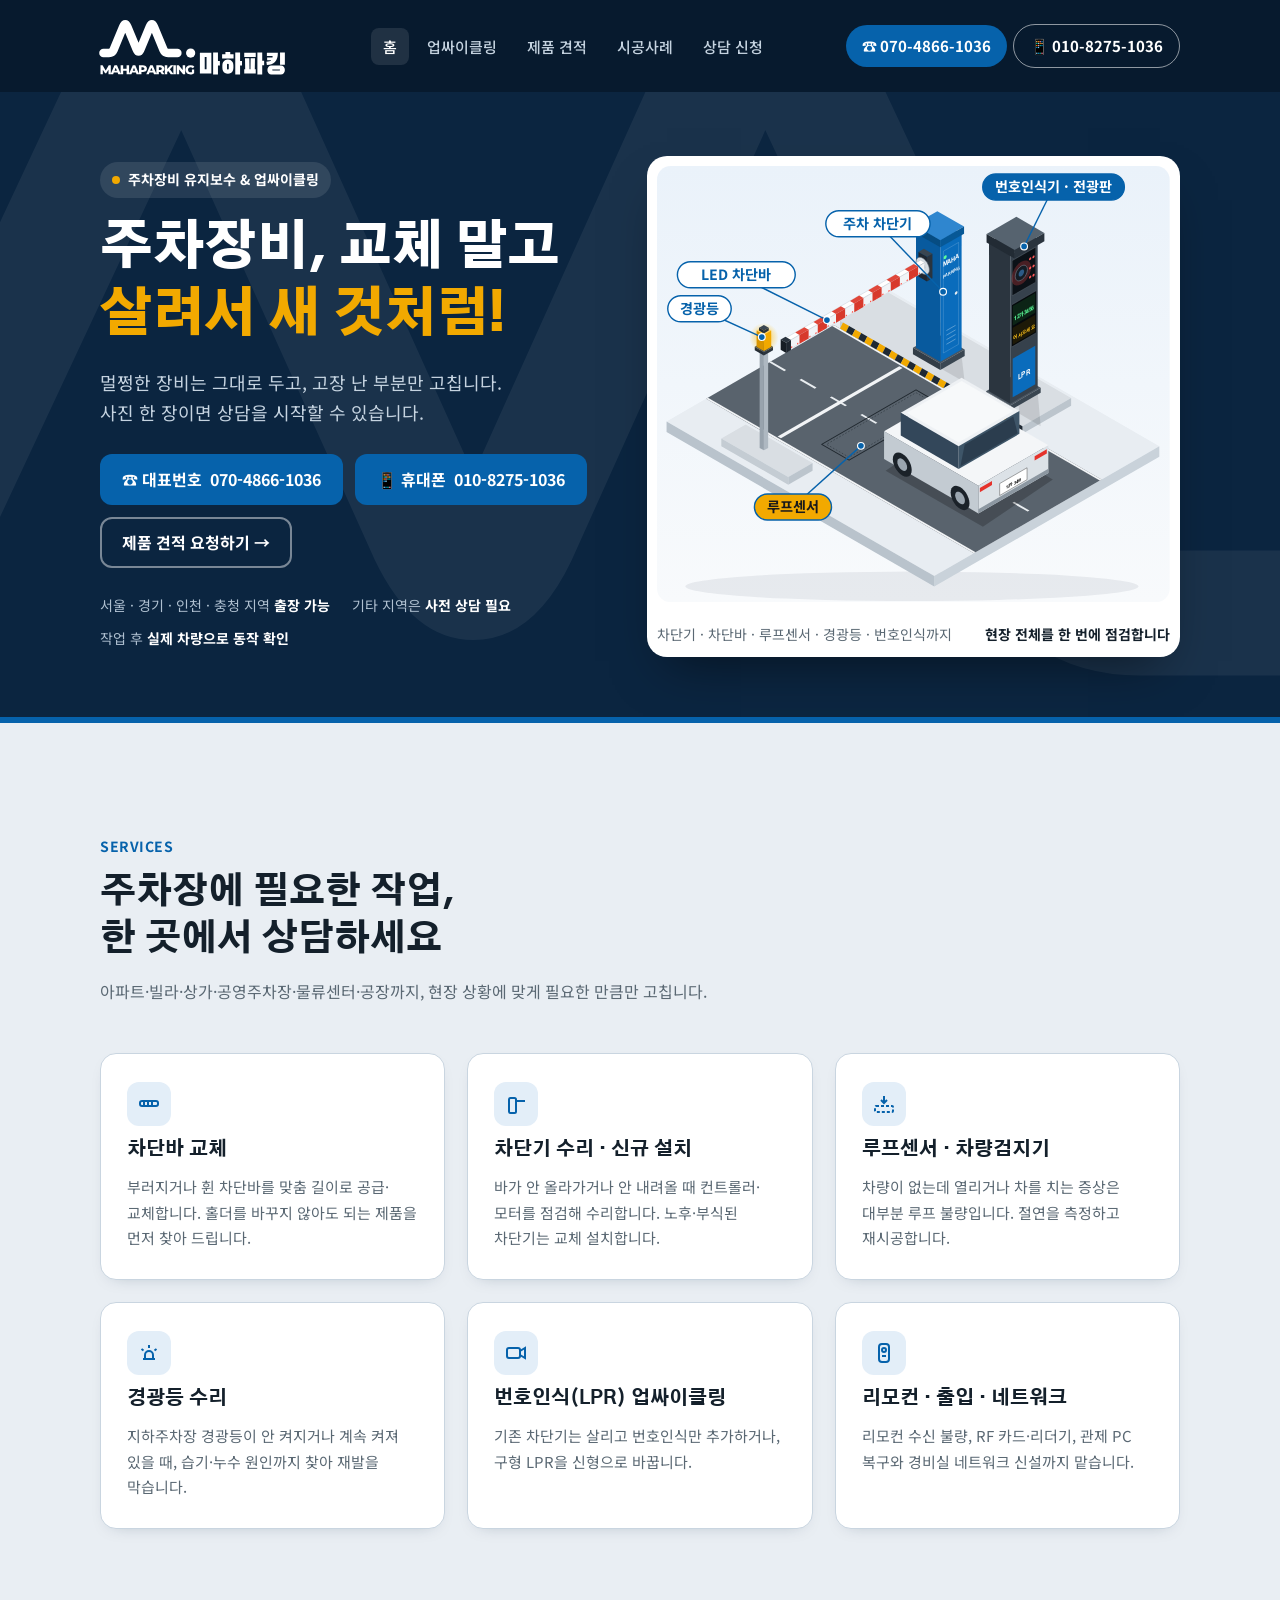
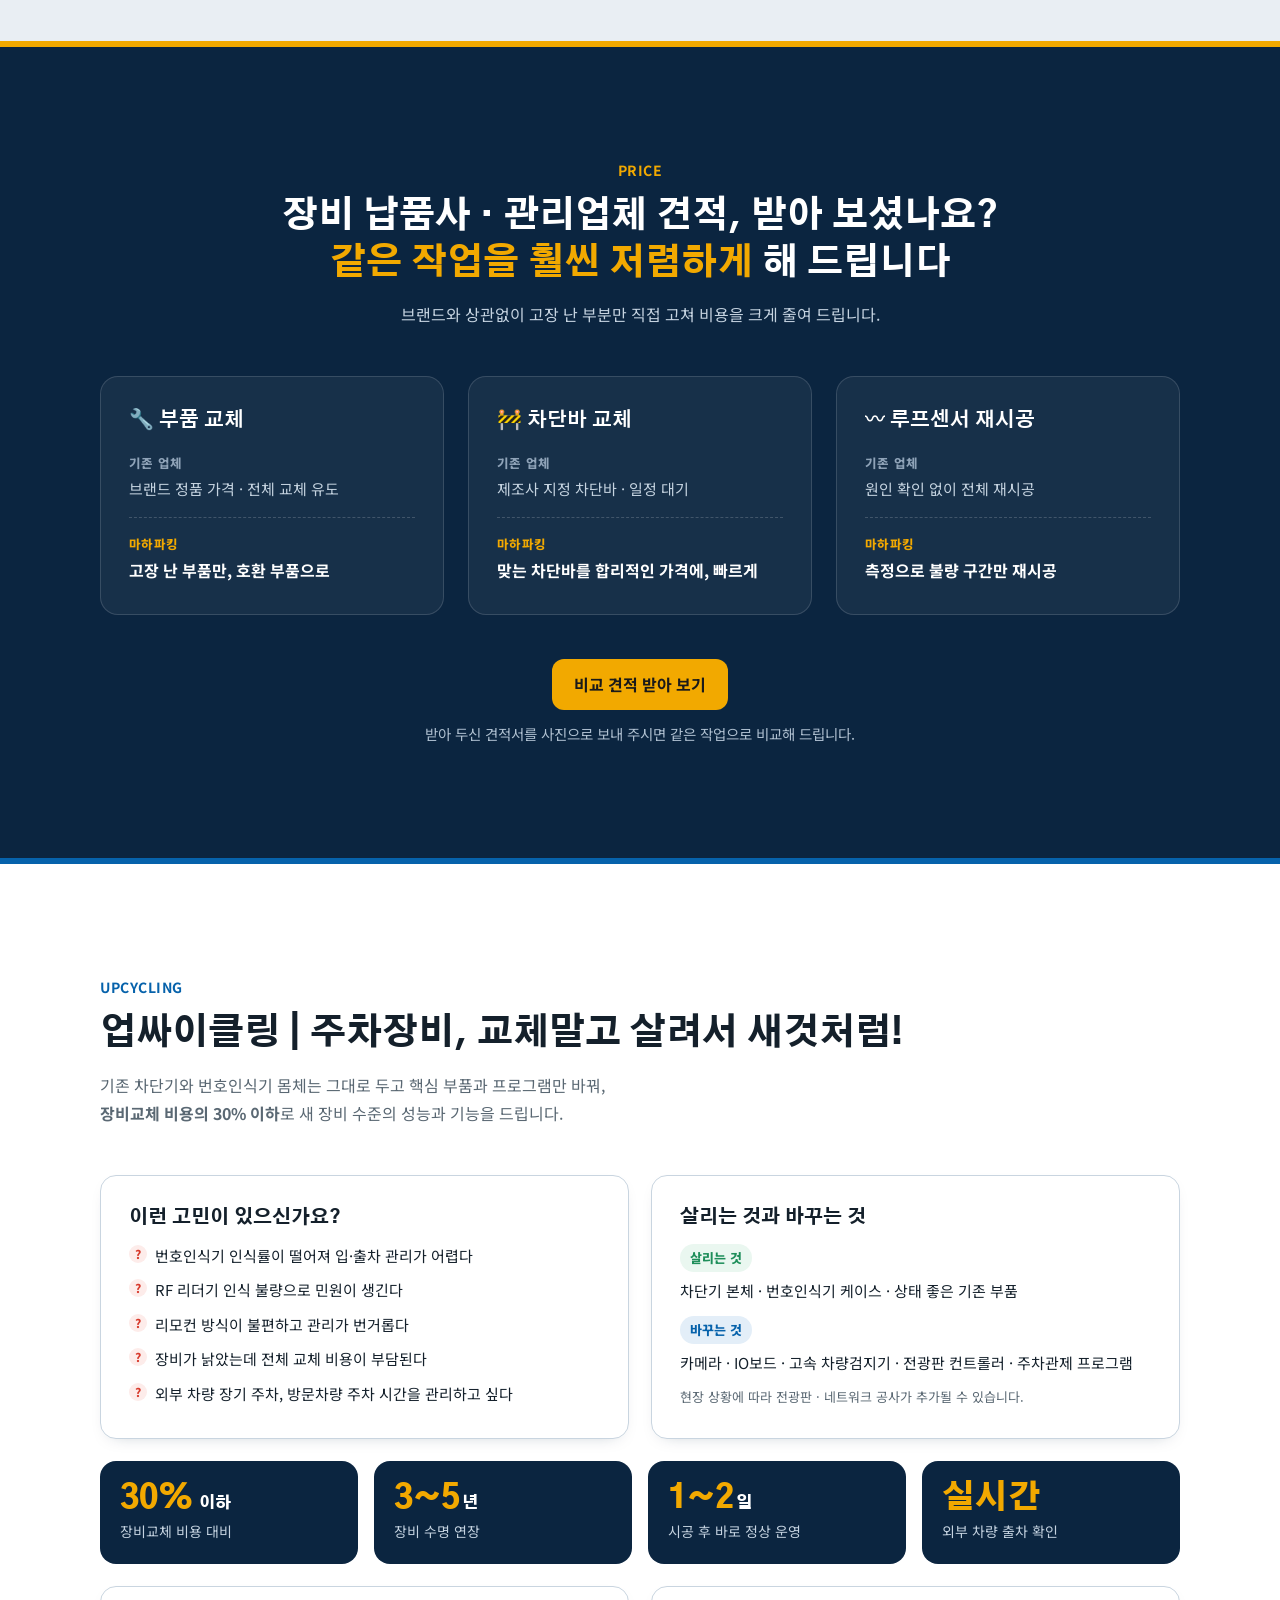
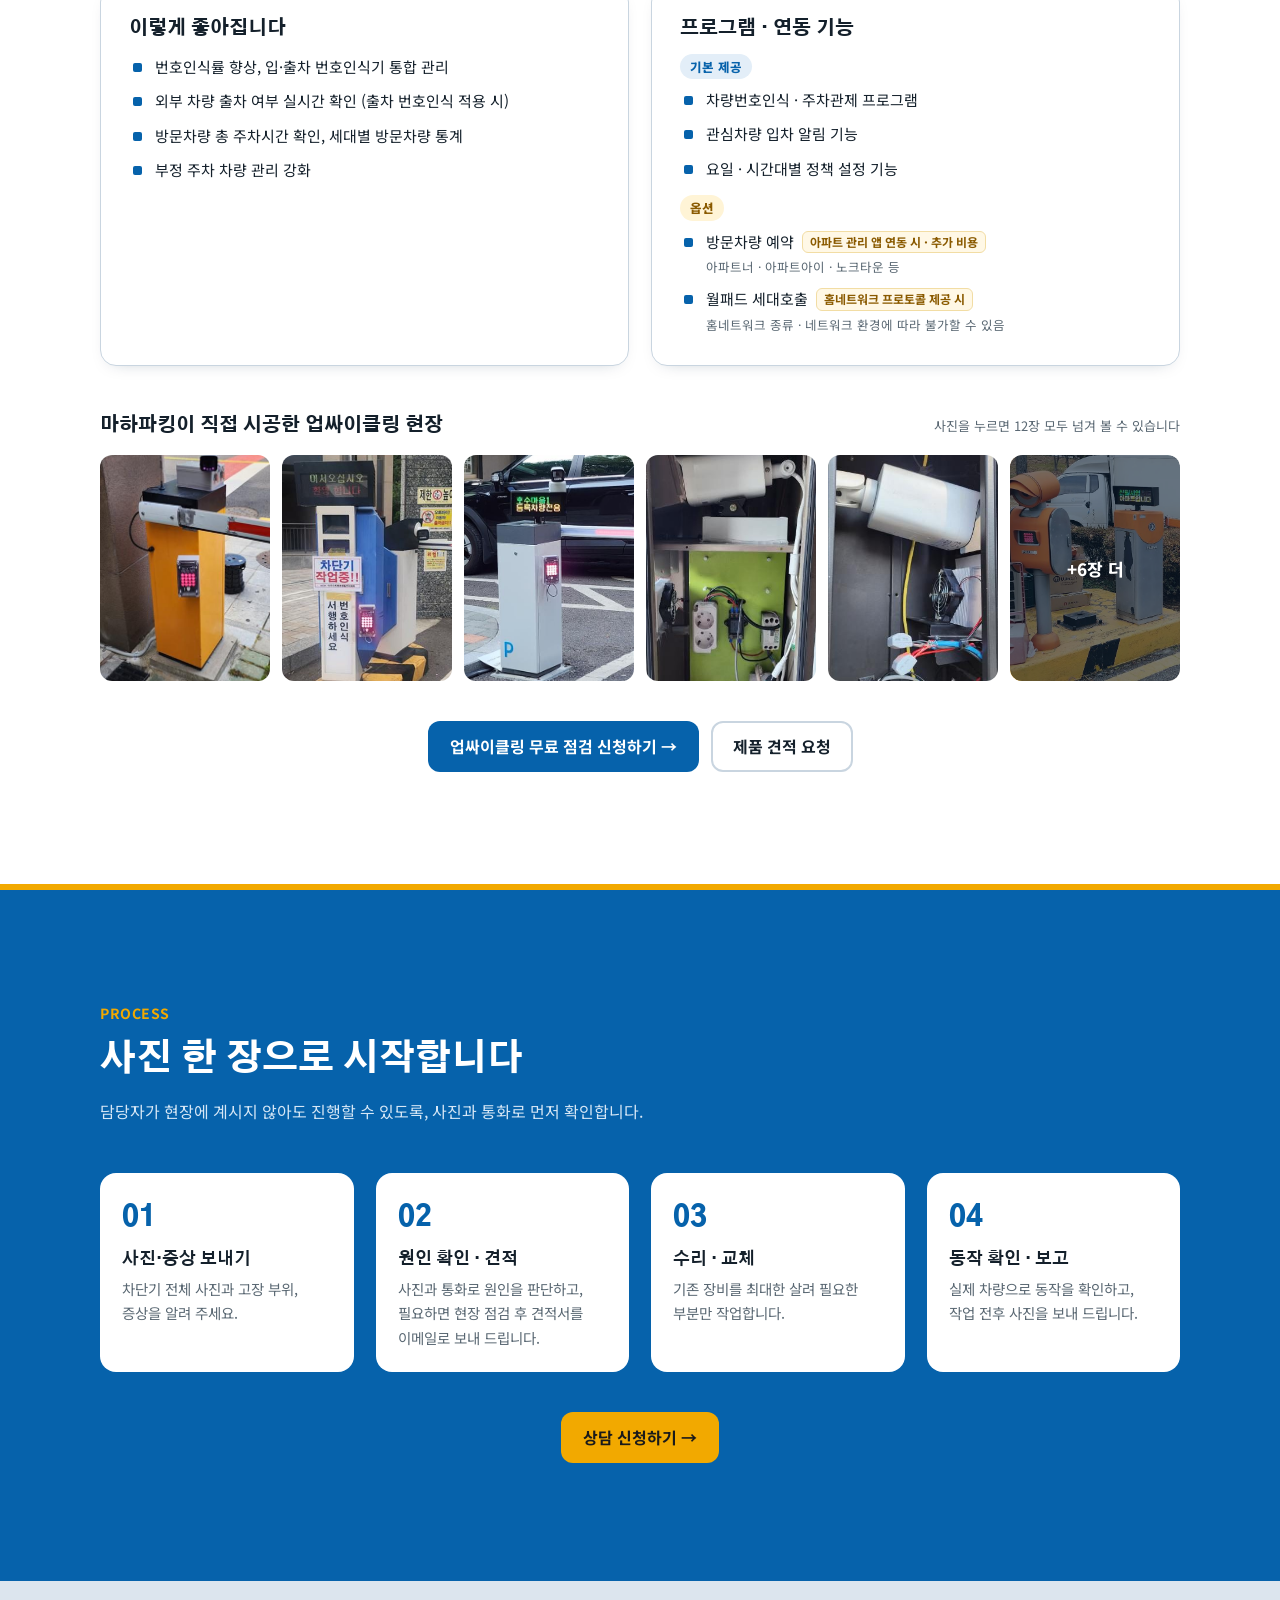
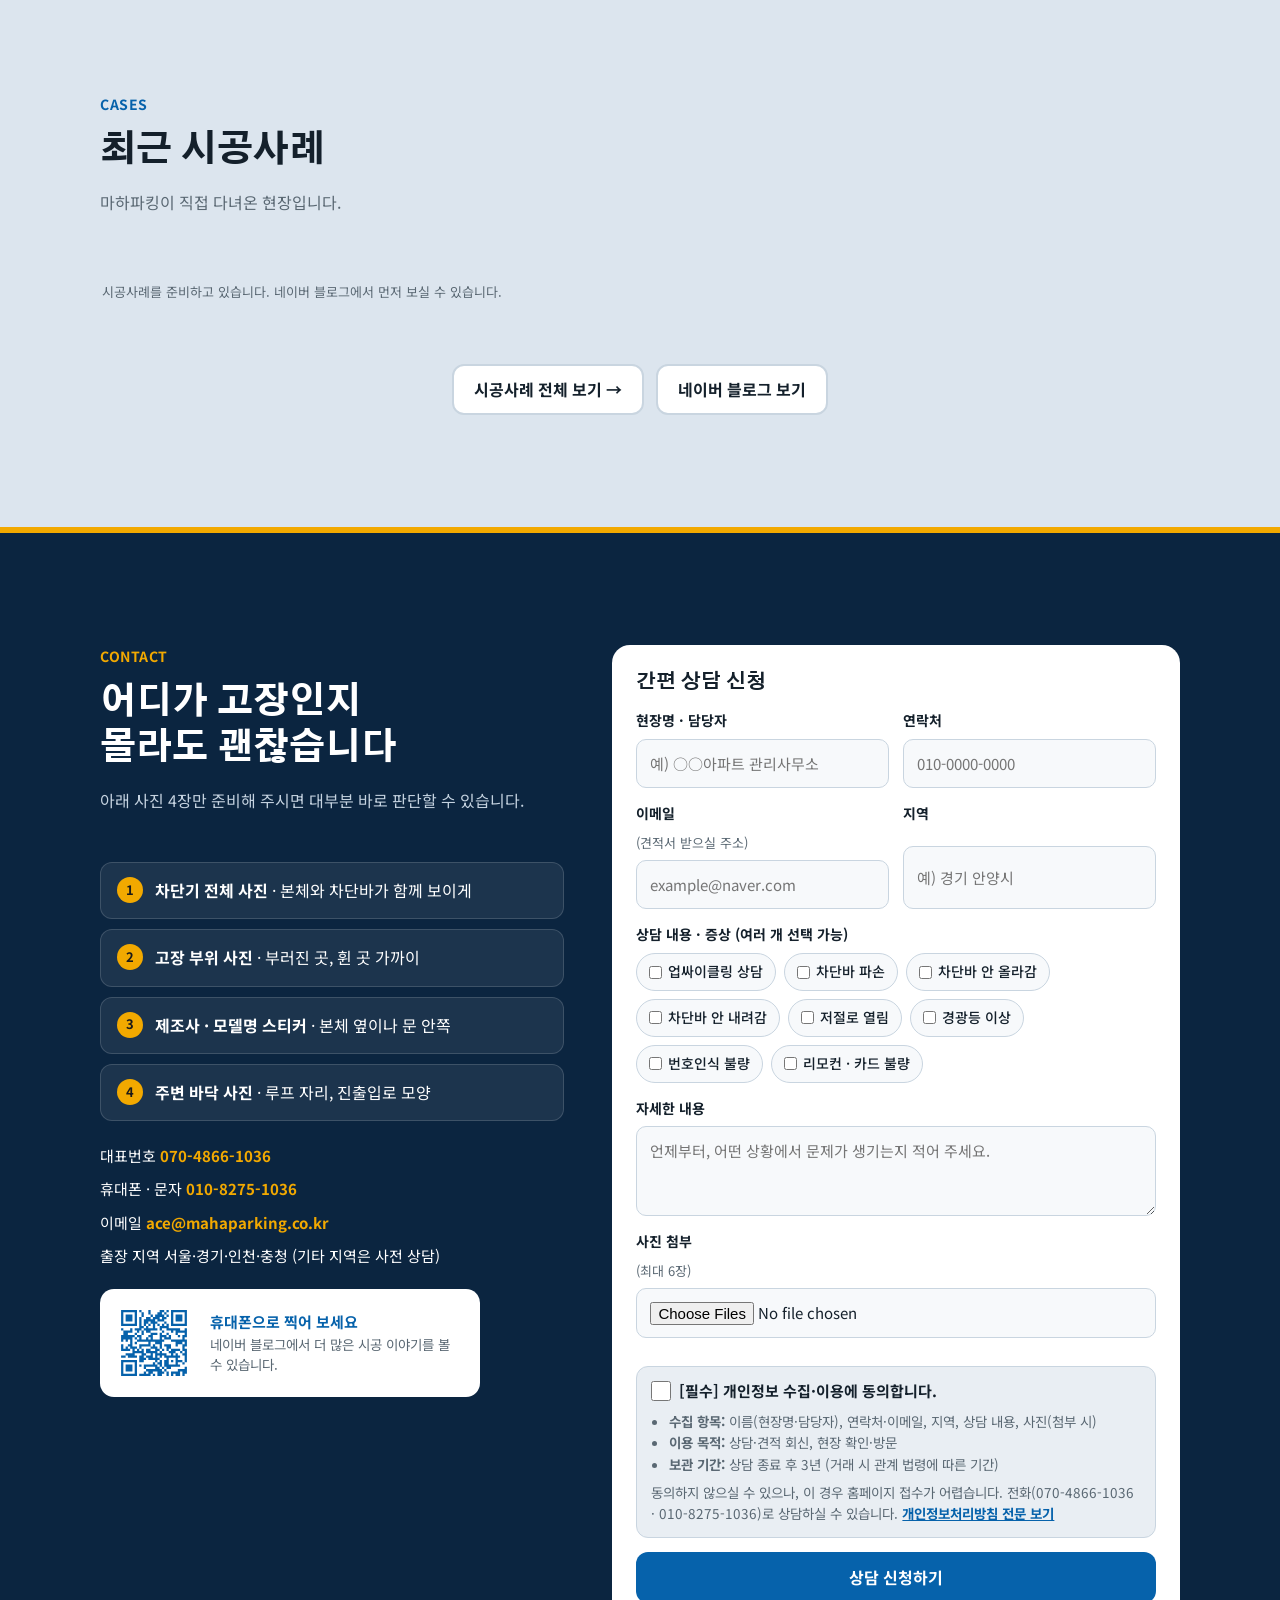
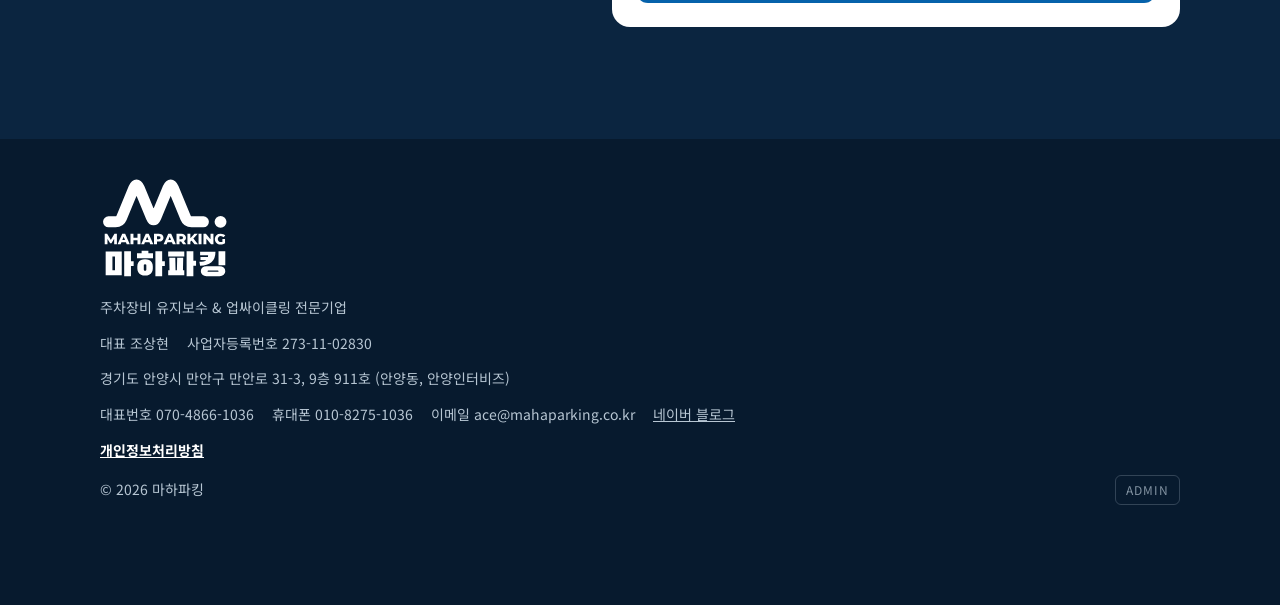
==== index.html @ 7b24513d "홈페이지: 모든 칸 위아래 간격 통일(PC 112px·폰 76px), 가격 칸 문구 줄이고 깔끔하게 정리, 업싸이클링 효과·프로그램 기능 다시 펼쳐 보이기 Co-Authored-B" ====
<!DOCTYPE html>
<html lang="ko">
<head>
<meta charset="utf-8">
<meta name="viewport" content="width=device-width, initial-scale=1">
<title>마하파킹 | 주차장비 유지보수 &amp; 업싸이클링</title>
<meta name="naver-site-verification" content="ff83433bb1d7d1135dde51ef5adf7406c20cb3d4" />
<link rel="canonical" href="https://www.mahaparking.co.kr/">
<meta property="og:type" content="website">
<meta property="og:url" content="https://www.mahaparking.co.kr/">
<meta property="og:description" content="주차차단기 수리, 차단바 교체, 루프센서 시공, 경광등 수리, 번호인식(LPR) 업그레이드. 서울·경기·인천·충청 출장.">
<meta property="og:title" content="마하파킹 | 주차장비 유지보수 &amp; 업싸이클링">
<meta property="og:image" content="https://www.mahaparking.co.kr/assets/og-image.jpg?v=3">
<meta property="og:image:width" content="1200">
<meta property="og:image:height" content="630">
<meta property="og:site_name" content="마하파킹">
<meta name="twitter:card" content="summary_large_image">
<meta name="description" content="마하파킹 - 주차장비 유지보수 & 업싸이클링 전문. 주차차단기 수리, 차단바 교체, 루프센서 시공, 경광등 수리, 번호인식(LPR) 업그레이드. 서울·경기·인천·충청 출장.">
<link rel="icon" type="image/svg+xml" href="/assets/icon-square.svg">
<link rel="preconnect" href="https://fonts.googleapis.com">
<link rel="preconnect" href="https://fonts.gstatic.com" crossorigin>
<link href="https://fonts.googleapis.com/css2?family=Gothic+A1:wght@500;700;800;900&family=Noto+Sans+KR:wght@400;500;700&display=swap" rel="stylesheet">
<link rel="stylesheet" href="/assets/site.css">
<style>
  .consent{border:1px solid var(--line);border-radius:12px;padding:12px 14px;background:var(--tone-a);font-size:13.5px;line-height:1.6}
  .consent-chk{display:flex;gap:8px;align-items:center;cursor:pointer;font-size:15px}
  .consent-chk input{width:20px;height:20px;flex:none;margin:0}
  .consent ul{margin:8px 0 6px;padding-left:18px;color:var(--muted)}
  .consent p{margin:0;color:var(--muted)}
  .consent a{color:var(--brand);font-weight:700}
  .consent.need{border-color:var(--stop);background:#FFF4F2}
</style>
</head>
<body>

<header>
  <div class="wrap nav">
    <button class="logo" data-go="home" aria-label="마하파킹 홈"><img src="/assets/logo-h-white.svg" alt="마하파킹 MAHAPARKING" class="logo-img"></button>
    <ul class="menu" id="menu">
      <li><button data-go="home">홈</button></li>
      <li><button data-go="home" data-anchor="upcycle">업싸이클링</button></li>
      <li><button data-go="products">제품 견적</button></li>
      <li><button data-go="cases">시공사례</button></li>
      <li><button data-go="home" data-anchor="consult-form">상담 신청</button></li>
    </ul>
    <div class="nav-calls"><a class="nav-call" href="tel:07048661036">☎ 070-4866-1036</a><a class="nav-call nav-call2" href="tel:01082751036">📱 010-8275-1036</a></div>
  </div>
</header>

<main>
<!-- ============ 홈 ============ -->
<div id="view-home" class="view">
  <div class="hero">
    <svg class="hero-wave" viewBox="0 0 1200 300" preserveAspectRatio="xMidYMid slice" aria-hidden="true"><path d="M-20 250 H200 Q240 250 256 212 L360 -10 Q380 -50 400 -10 L500 212 Q520 254 540 212 L640 -10 Q660 -50 680 -10 L784 212 Q800 250 840 250 H1220" fill="none" stroke="#fff" stroke-width="60" stroke-linecap="round" stroke-linejoin="round"/></svg>
    <div class="wrap hero-grid">
      <div>
        <span class="eyebrow">주차장비 유지보수 &amp; 업싸이클링</span>
        <h1>주차장비, 교체 말고<br><em>살려서 새 것처럼!</em></h1>
        <p class="lead">멀쩡한 장비는 그대로 두고,<br class="m-br"> 고장 난 부분만 고칩니다.<br>사진 한 장이면 상담을 시작할 수 있습니다.</p>
        <div class="btns hero-btns">
          <a class="btn btn-primary hero-call" href="tel:07048661036"><small>☎ 대표번호</small><span>070-4866-1036</span></a>
          <a class="btn btn-primary hero-call" href="tel:01082751036"><small>📱 휴대폰</small><span>010-8275-1036</span></a>
          <button class="btn btn-line hero-quote" data-go="products">제품 견적 요청하기 →</button>
        </div>
        <div class="trust"><span>서울 · 경기 · 인천 · 충청 지역 <b>출장 가능</b></span><span>기타 지역은 <b>사전 상담 필요</b></span><span>작업 후 <b>실제 차량으로 동작 확인</b></span></div>
      </div>
      <div class="hero-art">
        <svg viewBox="-280 -262 905 770" width="100%" xmlns="http://www.w3.org/2000/svg" role="img" aria-label="주차장 입구의 차단기, LED 차단바, 전광판 일체형 번호인식기, 루프센서, 경광등과 진입 차량">
<defs><radialGradient id="iglow"><stop offset="0" stop-color="#FFC21A" stop-opacity=".9"/><stop offset="1" stop-color="#FFC21A" stop-opacity="0"/></radialGradient>
<linearGradient id="ibg" x1="0" y1="0" x2="0" y2="1"><stop offset="0" stop-color="#EAF2FA"/><stop offset="1" stop-color="#F8FAFC"/></linearGradient></defs>
<rect x="-280" y="-262" width="905" height="770" rx="24" fill="url(#ibg)"/>
<ellipse cx="170" cy="480" rx="400" ry="26" fill="#0B2540" opacity=".07"/>
<polygon points="134.2,-40.3 606.7,232.5 209.4,461.9 -263.1,189.1" fill="#E8EDF2" />
<polygon points="606.7,251.1 209.4,480.5 209.4,461.9 606.7,232.5" fill="#C9D2DA" />
<polygon points="-263.1,207.7 209.4,480.5 209.4,461.9 -263.1,189.1" fill="#B9C3CC" />
<polygon points="32.2,18.6 504.7,291.4 279.2,421.6 -193.3,148.8" fill="#59636D" />
<polygon points="32.2,18.5 504.7,291.3 501.5,293.2 29.0,20.4" fill="#F2F4F6" />
<polygon points="-190.1,146.9 282.4,419.7 279.2,421.5 -193.3,148.7" fill="#F2F4F6" />
<polygon points="-78.9,82.7 -52.1,98.2 -55.3,100.1 -82.2,84.6" fill="#E9EDF0" />
<polygon points="-25.2,113.7 1.6,129.2 -1.6,131.1 -28.5,115.6" fill="#E9EDF0" />
<polygon points="28.5,144.7 55.3,160.2 52.1,162.1 25.2,146.6" fill="#E9EDF0" />
<polygon points="82.2,175.7 109.0,191.2 105.8,193.1 78.9,177.6" fill="#E9EDF0" />
<polygon points="135.8,206.7 162.7,222.2 159.5,224.1 132.6,208.6" fill="#E9EDF0" />
<polygon points="189.5,237.7 216.4,253.2 213.2,255.1 186.3,239.6" fill="#E9EDF0" />
<polygon points="243.2,268.7 270.1,284.2 266.9,286.1 240.0,270.6" fill="#E9EDF0" />
<polygon points="296.9,299.7 323.8,315.2 320.6,317.1 293.7,301.6" fill="#E9EDF0" />
<polygon points="350.6,330.7 377.5,346.2 374.2,348.1 347.4,332.6" fill="#E9EDF0" />
<polygon points="177.2,133.2 225.5,161.1 59.1,257.2 10.7,229.3" fill="none" stroke="#20282F" stroke-width="1.8" stroke-linejoin="round" />
<polygon points="177.2,138.1 216.9,161.1 59.1,252.2 19.3,229.3" fill="none" stroke="#20282F" stroke-width="1.2" stroke-linejoin="round" stroke-dasharray="3 3" opacity=".7"/>
<polygon points="147.7,91.3 153.6,94.7 -61.2,218.7 -67.1,215.3" fill="#F2F4F6" />
<polygon points="128.9,-38.4 451.0,147.6 365.1,197.2 43.0,11.2" fill="#D9DEE3" />
<polygon points="451.0,161.2 365.1,210.8 365.1,197.2 451.0,147.6" fill="#BCC5CD" />
<polygon points="43.0,24.8 365.1,210.8 365.1,197.2 43.0,11.2" fill="#C4CCD3" />
<polygon points="43.0,24.8 53.7,31.0 59.1,20.5 48.3,14.3" fill="#F2A900" />
<polygon points="53.7,31.0 64.4,37.2 69.8,26.7 59.1,20.5" fill="#1F2933" />
<polygon points="64.4,37.2 75.2,43.4 80.5,32.9 69.8,26.7" fill="#F2A900" />
<polygon points="75.2,43.4 85.9,49.6 91.3,39.1 80.5,32.9" fill="#1F2933" />
<polygon points="85.9,49.6 96.6,55.8 102.0,45.3 91.3,39.1" fill="#F2A900" />
<polygon points="96.6,55.8 107.4,62.0 112.8,51.5 102.0,45.3" fill="#1F2933" />
<polygon points="107.4,62.0 118.1,68.2 123.5,57.7 112.8,51.5" fill="#F2A900" />
<polygon points="118.1,68.2 128.9,74.4 134.2,63.9 123.5,57.7" fill="#1F2933" />
<polygon points="128.9,74.4 139.6,80.6 145.0,70.1 134.2,63.9" fill="#F2A900" />
<polygon points="139.6,80.6 150.3,86.8 155.7,76.3 145.0,70.1" fill="#1F2933" />
<polygon points="150.3,86.8 161.1,93.0 166.5,82.5 155.7,76.3" fill="#F2A900" />
<polygon points="161.1,93.0 171.8,99.2 177.2,88.7 166.5,82.5" fill="#1F2933" />
<polygon points="171.8,99.2 182.6,105.4 187.9,94.9 177.2,88.7" fill="#F2A900" />
<polygon points="182.6,105.4 193.3,111.6 198.7,101.1 187.9,94.9" fill="#1F2933" />
<polygon points="193.3,111.6 204.0,117.8 209.4,107.3 198.7,101.1" fill="#F2A900" />
<polygon points="204.0,117.8 214.8,124.0 220.1,113.5 209.4,107.3" fill="#1F2933" />
<polygon points="214.8,124.0 225.5,130.2 230.9,119.7 220.1,113.5" fill="#F2A900" />
<polygon points="225.5,130.2 236.3,136.4 241.6,125.9 230.9,119.7" fill="#1F2933" />
<polygon points="236.3,136.4 247.0,142.6 252.4,132.1 241.6,125.9" fill="#F2A900" />
<polygon points="247.0,142.6 257.7,148.8 263.1,138.3 252.4,132.1" fill="#1F2933" />
<polygon points="257.7,148.8 268.5,155.0 273.8,144.5 263.1,138.3" fill="#F2A900" />
<polygon points="268.5,155.0 279.2,161.2 284.6,150.7 273.8,144.5" fill="#1F2933" />
<polygon points="279.2,161.2 289.9,167.4 295.3,156.9 284.6,150.7" fill="#F2A900" />
<polygon points="289.9,167.4 300.7,173.6 306.1,163.1 295.3,156.9" fill="#1F2933" />
<polygon points="300.7,173.6 311.4,179.8 316.8,169.3 306.1,163.1" fill="#F2A900" />
<polygon points="311.4,179.8 322.2,186.0 327.5,175.5 316.8,169.3" fill="#1F2933" />
<polygon points="322.2,186.0 332.9,192.2 338.3,181.7 327.5,175.5" fill="#F2A900" />
<polygon points="332.9,192.2 343.6,198.4 349.0,187.9 338.3,181.7" fill="#1F2933" />
<polygon points="343.6,198.4 354.4,204.6 359.7,194.1 349.0,187.9" fill="#F2A900" />
<polygon points="354.4,204.6 365.1,210.8 365.1,197.2 359.7,194.1" fill="#1F2933" />
<polygon points="214.8,48.4 257.7,73.2 263.1,119.7 220.1,94.9" fill="#000" stroke="none" stroke-width="1" stroke-linejoin="round" opacity=".10"/>
<polygon points="354.4,116.6 392.0,138.3 397.3,197.2 359.7,175.5" fill="#000" stroke="none" stroke-width="1" stroke-linejoin="round" opacity=".10"/>
<polygon points="214.8,34.1 263.1,62.0 220.1,86.8 171.8,58.9" fill="#4B5661" />
<polygon points="263.1,73.2 220.1,98.0 220.1,86.8 263.1,62.0" fill="#3A4651" />
<polygon points="171.8,70.1 220.1,98.0 220.1,86.8 171.8,58.9" fill="#323D47" />
<polygon points="214.8,-167.4 257.7,-142.6 220.1,-120.9 177.2,-145.7" fill="#3A92D9" />
<polygon points="257.7,62.0 220.1,83.7 220.1,-120.9 257.7,-142.6" fill="#0A6CBC" />
<polygon points="177.2,58.9 220.1,83.7 220.1,-120.9 177.2,-145.7" fill="#085A9E" />
<polygon points="214.8,-182.3 262.0,-155.0 220.1,-130.8 172.9,-158.1" fill="#2F86CF" />
<polygon points="262.0,-142.6 220.1,-118.4 220.1,-130.8 262.0,-155.0" fill="#075896" />
<polygon points="172.9,-145.7 220.1,-118.4 220.1,-130.8 172.9,-158.1" fill="#064C82" />
<polygon points="252.4,52.7 225.5,68.2 225.5,-111.6 252.4,-127.1" fill="none" stroke="#ffffff" stroke-width="0.8" stroke-linejoin="round" opacity=".35"/>
<polygon points="245.6,-36.4 245.7,-37.1 245.9,-37.8 246.2,-38.5 246.6,-39.1 247.0,-39.7 247.5,-40.2 248.1,-40.6 248.6,-40.9 249.1,-40.9 249.6,-40.9 250.0,-40.7 250.2,-40.3 250.4,-39.8 250.5,-39.2 250.4,-38.6 250.2,-37.9 250.0,-37.2 249.6,-36.5 249.1,-35.9 248.6,-35.4 248.1,-35.0 247.5,-34.8 247.0,-34.7 246.6,-34.8 246.2,-35.0 245.9,-35.4 245.7,-35.8" fill="#E6ECF1" />
<polygon points="247.0,43.4 230.9,52.7" fill="none" stroke="#ffffff" stroke-width="1" stroke-linejoin="round" opacity=".3"/>
<polygon points="247.0,35.3 230.9,44.6" fill="none" stroke="#ffffff" stroke-width="1" stroke-linejoin="round" opacity=".3"/>
<polygon points="247.0,27.3 230.9,36.6" fill="none" stroke="#ffffff" stroke-width="1" stroke-linejoin="round" opacity=".3"/>
<polygon points="247.0,19.2 230.9,28.5" fill="none" stroke="#ffffff" stroke-width="1" stroke-linejoin="round" opacity=".3"/>
<text transform="matrix(0.8660,-0.5000,0,1,238.9,-91.4)" font-size="11" font-weight="900" text-anchor="middle" fill="#ffffff" font-family="Gothic A1,Noto Sans KR,sans-serif">MAHA</text>
<text transform="matrix(0.8660,-0.5000,0,1,238.9,-71.0)" font-size="7.5" font-weight="800" text-anchor="middle" fill="#ffffff" font-family="Gothic A1,Noto Sans KR,sans-serif">PARKING</text>
<polygon points="226.0,-99.5 226.1,-100.2 226.3,-101.0 226.6,-101.8 227.1,-102.5 227.6,-103.2 228.1,-103.7 228.7,-104.2 229.3,-104.4 229.9,-104.5 230.4,-104.5 230.8,-104.2 231.2,-103.8 231.4,-103.3 231.4,-102.6 231.4,-101.9 231.2,-101.1 230.8,-100.3 230.4,-99.6 229.9,-98.9 229.3,-98.4 228.7,-98.0 228.1,-97.7 227.6,-97.6 227.1,-97.7 226.6,-97.9 226.3,-98.3 226.1,-98.9" fill="#5BFF9A" />
<polygon points="191.1,-115.9 206.2,-107.3 196.5,-101.7 181.5,-110.4" fill="#3A4651" />
<polygon points="206.2,-63.9 196.5,-58.3 196.5,-101.7 206.2,-107.3" fill="#2A343E" />
<polygon points="181.5,-67.0 196.5,-58.3 196.5,-101.7 181.5,-110.4" fill="#1F2730" />
<polygon points="200.8,-78.7 200.5,-81.9 199.6,-85.3 198.2,-88.7 196.4,-92.0 194.1,-94.9 191.6,-97.3 189.0,-99.2 186.4,-100.4 183.9,-100.8 181.6,-100.5 179.8,-99.4 178.4,-97.6 177.5,-95.2 177.2,-92.4 177.5,-89.2 178.4,-85.8 179.8,-82.4 181.6,-79.1 183.9,-76.2 186.4,-73.8 189.0,-71.9 191.6,-70.7 194.1,-70.3 196.4,-70.6 198.2,-71.7 199.6,-73.5 200.5,-75.9" fill="#D5DCE2" stroke="#5B6670" stroke-width="1" stroke-linejoin="round" />
<polygon points="193.3,-83.1 193.2,-84.2 192.9,-85.5 192.4,-86.7 191.7,-87.9 190.9,-89.0 190.0,-89.8 189.0,-90.5 188.0,-90.9 187.1,-91.1 186.3,-91.0 185.6,-90.6 185.1,-89.9 184.8,-89.1 184.7,-88.0 184.8,-86.9 185.1,-85.6 185.6,-84.4 186.3,-83.2 187.1,-82.2 188.0,-81.3 189.0,-80.6 190.0,-80.2 190.9,-80.0 191.7,-80.1 192.4,-80.5 192.9,-81.2 193.2,-82.0" fill="#5B6670" />
<polygon points="185.2,-95.8 192.8,-91.5 -44.6,45.6 -52.1,41.2" fill="#FFFFFF" stroke="#AEB8C1" stroke-width="0.6" stroke-linejoin="round" />
<polygon points="192.8,-76.0 -44.6,61.1 -44.6,45.6 192.8,-91.5" fill="#F1F4F7" stroke="#AEB8C1" stroke-width="0.6" stroke-linejoin="round" />
<polygon points="-52.1,56.7 -44.6,61.1 -44.6,45.6 -52.1,41.2" fill="#D6DDE3" stroke="#AEB8C1" stroke-width="0.6" stroke-linejoin="round" />
<polygon points="180.9,-69.1 164.8,-59.8 164.8,-75.3 180.9,-84.6" fill="#D7392B" />
<polygon points="173.4,-89.0 180.9,-84.6 164.8,-75.3 157.3,-79.7" fill="#E0473A" />
<polygon points="148.7,-50.5 132.6,-41.2 132.6,-56.7 148.7,-66.0" fill="#D7392B" />
<polygon points="141.2,-70.4 148.7,-66.0 132.6,-56.7 125.1,-61.1" fill="#E0473A" />
<polygon points="116.5,-31.9 100.4,-22.6 100.4,-38.1 116.5,-47.4" fill="#D7392B" />
<polygon points="109.0,-51.8 116.5,-47.4 100.4,-38.1 92.9,-42.5" fill="#E0473A" />
<polygon points="84.3,-13.3 68.2,-4.0 68.2,-19.5 84.3,-28.8" fill="#D7392B" />
<polygon points="76.8,-33.2 84.3,-28.8 68.2,-19.5 60.7,-23.9" fill="#E0473A" />
<polygon points="52.1,5.3 36.0,14.6 36.0,-0.9 52.1,-10.2" fill="#D7392B" />
<polygon points="44.6,-14.6 52.1,-10.2 36.0,-0.9 28.5,-5.3" fill="#E0473A" />
<polygon points="19.9,23.9 3.8,33.2 3.8,17.7 19.9,8.4" fill="#D7392B" />
<polygon points="12.3,4.0 19.9,8.4 3.8,17.7 -3.8,13.3" fill="#E0473A" />
<polygon points="-12.3,42.5 -28.5,51.8 -28.5,36.3 -12.3,27.0" fill="#D7392B" />
<polygon points="-19.9,22.6 -12.3,27.0 -28.5,36.3 -36.0,31.9" fill="#E0473A" />
<polygon points="182.0,-71.8 182.2,-72.8 182.8,-73.6 183.5,-74.0 184.1,-73.9 184.3,-73.2 184.1,-72.3 183.5,-71.4 182.8,-71.0 182.2,-71.2" fill="#FF3B30" />
<polygon points="171.2,-65.6 171.5,-66.6 172.0,-67.4 172.8,-67.8 173.4,-67.7 173.6,-67.0 173.4,-66.1 172.8,-65.2 172.0,-64.8 171.5,-65.0" fill="#FF3B30" />
<polygon points="160.5,-59.4 160.7,-60.4 161.3,-61.2 162.0,-61.6 162.6,-61.5 162.9,-60.8 162.6,-59.9 162.0,-59.0 161.3,-58.6 160.7,-58.8" fill="#FF3B30" />
<polygon points="149.8,-53.2 150.0,-54.2 150.6,-55.0 151.3,-55.4 151.9,-55.3 152.1,-54.6 151.9,-53.7 151.3,-52.8 150.6,-52.4 150.0,-52.6" fill="#FF3B30" />
<polygon points="139.0,-47.0 139.2,-48.0 139.8,-48.8 140.6,-49.2 141.1,-49.1 141.4,-48.4 141.1,-47.5 140.6,-46.6 139.8,-46.2 139.2,-46.4" fill="#FF3B30" />
<polygon points="128.3,-40.8 128.5,-41.8 129.1,-42.6 129.8,-43.0 130.4,-42.9 130.6,-42.2 130.4,-41.3 129.8,-40.4 129.1,-40.0 128.5,-40.2" fill="#FF3B30" />
<polygon points="117.5,-34.6 117.8,-35.6 118.4,-36.4 119.1,-36.8 119.7,-36.7 119.9,-36.0 119.7,-35.1 119.1,-34.2 118.4,-33.8 117.8,-34.0" fill="#FF3B30" />
<polygon points="106.8,-28.4 107.0,-29.4 107.6,-30.2 108.3,-30.6 108.9,-30.5 109.2,-29.8 108.9,-28.9 108.3,-28.0 107.6,-27.6 107.0,-27.8" fill="#FF3B30" />
<polygon points="96.1,-22.2 96.3,-23.2 96.9,-24.0 97.6,-24.4 98.2,-24.3 98.4,-23.6 98.2,-22.7 97.6,-21.8 96.9,-21.4 96.3,-21.6" fill="#FF3B30" />
<polygon points="85.3,-16.0 85.5,-17.0 86.1,-17.8 86.9,-18.2 87.5,-18.1 87.7,-17.4 87.5,-16.5 86.9,-15.6 86.1,-15.2 85.5,-15.4" fill="#FF3B30" />
<polygon points="74.6,-9.8 74.8,-10.8 75.4,-11.6 76.1,-12.0 76.7,-11.9 76.9,-11.2 76.7,-10.3 76.1,-9.4 75.4,-9.0 74.8,-9.2" fill="#FF3B30" />
<polygon points="63.8,-3.6 64.1,-4.6 64.7,-5.4 65.4,-5.8 66.0,-5.7 66.2,-5.0 66.0,-4.1 65.4,-3.2 64.7,-2.8 64.1,-3.0" fill="#FF3B30" />
<polygon points="53.1,2.6 53.3,1.6 53.9,0.8 54.6,0.4 55.2,0.5 55.5,1.2 55.2,2.1 54.6,3.0 53.9,3.4 53.3,3.2" fill="#FF3B30" />
<polygon points="42.4,8.8 42.6,7.8 43.2,7.0 43.9,6.6 44.5,6.7 44.7,7.4 44.5,8.3 43.9,9.2 43.2,9.6 42.6,9.4" fill="#FF3B30" />
<polygon points="31.6,15.0 31.9,14.0 32.4,13.2 33.2,12.8 33.8,12.9 34.0,13.6 33.8,14.5 33.2,15.4 32.4,15.8 31.9,15.6" fill="#FF3B30" />
<polygon points="20.9,21.2 21.1,20.2 21.7,19.4 22.4,19.0 23.0,19.1 23.2,19.8 23.0,20.7 22.4,21.6 21.7,22.0 21.1,21.8" fill="#FF3B30" />
<polygon points="10.1,27.4 10.4,26.4 11.0,25.6 11.7,25.2 12.3,25.3 12.5,26.0 12.3,26.9 11.7,27.8 11.0,28.2 10.4,28.0" fill="#FF3B30" />
<polygon points="-0.6,33.6 -0.4,32.6 0.2,31.8 1.0,31.4 1.5,31.5 1.8,32.2 1.5,33.1 1.0,34.0 0.2,34.4 -0.4,34.2" fill="#FF3B30" />
<polygon points="-11.3,39.8 -11.1,38.8 -10.5,38.0 -9.8,37.6 -9.2,37.7 -9.0,38.4 -9.2,39.3 -9.8,40.2 -10.5,40.6 -11.1,40.4" fill="#FF3B30" />
<polygon points="-22.1,46.0 -21.8,45.0 -21.3,44.2 -20.5,43.8 -19.9,43.9 -19.7,44.6 -19.9,45.5 -20.5,46.4 -21.3,46.8 -21.8,46.6" fill="#FF3B30" />
<polygon points="-32.8,52.2 -32.6,51.2 -32.0,50.4 -31.3,50.0 -30.7,50.1 -30.4,50.8 -30.7,51.7 -31.3,52.6 -32.0,53.0 -32.6,52.8" fill="#FF3B30" />
<polygon points="-43.5,58.4 -43.3,57.4 -42.7,56.6 -42.0,56.2 -41.4,56.3 -41.2,57.0 -41.4,57.9 -42.0,58.8 -42.7,59.2 -43.3,59.0" fill="#FF3B30" />
<polygon points="-53.2,39.4 -43.5,45.0 -52.1,49.9 -61.7,44.3" fill="#2A343E" />
<polygon points="-43.5,62.9 -52.1,67.9 -52.1,49.9 -43.5,45.0" fill="#1F2730" />
<polygon points="-61.7,62.3 -52.1,67.9 -52.1,49.9 -61.7,44.3" fill="#161D24" />
<polygon points="354.4,104.8 397.3,129.6 343.6,160.6 300.7,135.8" fill="#4B5661" />
<polygon points="397.3,138.3 343.6,169.3 343.6,160.6 397.3,129.6" fill="#3A4651" />
<polygon points="300.7,144.5 343.6,169.3 343.6,160.6 300.7,135.8" fill="#323D47" />
<polygon points="354.4,-155.0 392.0,-133.3 343.6,-105.4 306.1,-127.1" fill="#4A5662" />
<polygon points="392.0,129.6 343.6,157.5 343.6,-105.4 392.0,-133.3" fill="#36414C" />
<polygon points="306.1,135.8 343.6,157.5 343.6,-105.4 306.1,-127.1" fill="#2B353F" />
<polygon points="354.4,-172.4 403.8,-143.8 351.2,-113.5 301.8,-142.0" fill="#56636F" />
<polygon points="403.8,-129.0 351.2,-98.6 351.2,-113.5 403.8,-143.8" fill="#2A343E" />
<polygon points="301.8,-127.1 351.2,-98.6 351.2,-113.5 301.8,-142.0" fill="#222B34" />
<polygon points="387.7,123.4 347.9,146.3 347.9,78.1 387.7,55.2" fill="#0A6CBC" />
<text transform="matrix(0.8660,-0.5000,0,1,367.9,110.1)" font-size="12" font-weight="900" text-anchor="middle" fill="#ffffff" font-family="Gothic A1,Noto Sans KR,sans-serif">LPR</text>
<polygon points="388.7,-57.0 346.9,-32.9 346.9,-94.9 388.7,-119.0" fill="#0B1117" stroke="#5B6670" stroke-width="0.8" stroke-linejoin="round" />
<polygon points="345.9,-63.2 346.5,-68.7 348.2,-74.4 350.9,-80.1 354.5,-85.3 358.6,-89.7 363.1,-92.9 367.5,-94.8 371.7,-95.2 375.2,-94.1 378.0,-91.6 379.7,-87.8 380.3,-83.0 379.7,-77.5 378.0,-71.8 375.2,-66.1 371.7,-60.9 367.5,-56.5 363.1,-53.3 358.6,-51.4 354.5,-51.0 350.9,-52.1 348.2,-54.6 346.5,-58.4" fill="#FF4D4D" opacity=".25"/>
<polygon points="352.4,-66.9 352.7,-69.8 353.5,-72.9 354.7,-76.0 356.4,-78.9 358.5,-81.5 360.7,-83.8 363.1,-85.5 365.5,-86.5 367.8,-86.9 369.8,-86.6 371.5,-85.6 372.8,-84.0 373.6,-81.9 373.9,-79.3 373.6,-76.4 372.8,-73.3 371.5,-70.2 369.8,-67.2 367.8,-64.6 365.5,-62.4 363.1,-60.7 360.7,-59.6 358.5,-59.2 356.4,-59.5 354.7,-60.5 353.5,-62.1 352.7,-64.3" fill="#141C24" stroke="#7A8691" stroke-width="1" stroke-linejoin="round" />
<polygon points="358.4,-70.2 358.5,-71.6 358.8,-72.9 359.4,-74.3 360.2,-75.7 361.1,-76.9 362.1,-77.9 363.2,-78.6 364.3,-79.1 365.3,-79.3 366.2,-79.1 367.0,-78.7 367.5,-78.0 367.9,-77.0 368.0,-75.8 367.9,-74.5 367.5,-73.1 367.0,-71.7 366.2,-70.4 365.3,-69.2 364.3,-68.2 363.2,-67.5 362.1,-67.0 361.1,-66.8 360.2,-66.9 359.4,-67.4 358.8,-68.1 358.5,-69.1" fill="#2C5A86" />
<polygon points="382.6,-68.2 383.0,-69.8 384.0,-71.2 385.2,-72.0 386.3,-71.7 386.6,-70.5 386.3,-68.9 385.2,-67.5 384.0,-66.7 383.0,-67.0" fill="#FF5A5A" />
<polygon points="376.7,-64.8 377.1,-66.4 378.1,-67.8 379.3,-68.5 380.4,-68.3 380.7,-67.1 380.4,-65.5 379.3,-64.1 378.1,-63.3 377.1,-63.6" fill="#FF5A5A" />
<polygon points="382.6,-84.3 383.0,-85.9 384.0,-87.3 385.2,-88.1 386.3,-87.8 386.6,-86.6 386.3,-85.0 385.2,-83.6 384.0,-82.9 383.0,-83.1" fill="#FF5A5A" />
<polygon points="376.7,-80.9 377.1,-82.5 378.1,-83.9 379.3,-84.7 380.4,-84.4 380.7,-83.2 380.4,-81.6 379.3,-80.2 378.1,-79.5 377.1,-79.7" fill="#FF5A5A" />
<polygon points="382.6,-100.4 383.0,-102.0 384.0,-103.5 385.2,-104.2 386.3,-103.9 386.6,-102.8 386.3,-101.2 385.2,-99.7 384.0,-99.0 383.0,-99.2" fill="#FF5A5A" />
<polygon points="376.7,-97.0 377.1,-98.6 378.1,-100.1 379.3,-100.8 380.4,-100.5 380.7,-99.4 380.4,-97.7 379.3,-96.3 378.1,-95.6 377.1,-95.8" fill="#FF5A5A" />
<polygon points="389.8,32.2 345.8,57.7 345.8,-16.7 389.8,-42.2" fill="#05090D" stroke="#5B6670" stroke-width="0.8" stroke-linejoin="round" />
<polygon points="387.7,-3.1 348.0,19.9 348.0,-14.8 387.7,-37.8" fill="#0C2416" />
<polygon points="387.7,30.4 348.0,53.4 348.0,23.6 387.7,0.7" fill="#1E1A08" />
<text transform="matrix(0.8660,-0.5000,0,1,367.9,1.0)" font-size="9.5" font-weight="900" text-anchor="middle" fill="#5BFF9A" font-family="Gothic A1,Noto Sans KR,sans-serif">12가3456</text>
<text transform="matrix(0.8660,-0.5000,0,1,367.9,34.5)" font-size="8.5" font-weight="800" text-anchor="middle" fill="#FFC21A" font-family="Gothic A1,Noto Sans KR,sans-serif">어서오세요</text>
<polygon points="-123.5,194.1 -5.4,262.3 -48.3,287.1 -166.5,218.9" fill="#D9DEE3" />
<polygon points="-5.4,275.9 -48.3,300.7 -48.3,287.1 -5.4,262.3" fill="#BCC5CD" />
<polygon points="-166.5,232.5 -48.3,300.7 -48.3,287.1 -166.5,218.9" fill="#C4CCD3" />
<polygon points="-91.3,58.9 -83.8,63.2 -91.3,67.6 -98.8,63.2" fill="#C9D1D8" />
<polygon points="-83.8,235.6 -91.3,239.9 -91.3,67.6 -83.8,63.2" fill="#AEB8C1" />
<polygon points="-98.8,235.6 -91.3,239.9 -91.3,67.6 -98.8,63.2" fill="#98A3AD" />
<polygon points="-91.3,47.7 -75.2,57.0 -91.3,66.3 -107.4,57.0" fill="#3A4651" />
<polygon points="-75.2,63.2 -91.3,72.5 -91.3,66.3 -75.2,57.0" fill="#2A343E" />
<polygon points="-107.4,63.2 -91.3,72.5 -91.3,66.3 -107.4,57.0" fill="#222B34" />
<circle cx="-91.3" cy="40.9" r="26" fill="url(#iglow)"/>
<polygon points="-91.3,21.1 -78.4,28.5 -91.3,36.0 -104.2,28.5" fill="#FFD15C" />
<polygon points="-78.4,57.0 -91.3,64.5 -91.3,36.0 -78.4,28.5" fill="#F2A900" />
<polygon points="-104.2,57.0 -91.3,64.5 -91.3,36.0 -104.2,28.5" fill="#D99500" />
<polygon points="-91.3,18.6 -82.7,23.6 -91.3,28.5 -99.9,23.6" fill="#3A4651" />
<polygon points="-82.7,28.5 -91.3,33.5 -91.3,28.5 -82.7,23.6" fill="#2A343E" />
<polygon points="-99.9,28.5 -91.3,33.5 -91.3,28.5 -99.9,23.6" fill="#222B34" />
<polygon points="247.0,192.1 418.8,291.3 295.3,375.0 123.5,275.8" fill="#000" stroke="none" stroke-width="1" stroke-linejoin="round" opacity=".22"/>
<polygon points="244.3,134.8 410.8,231.0 287.3,302.3 120.8,206.2" fill="#F4F6F8" />
<polygon points="410.8,279.9 287.3,351.2 287.3,302.3 410.8,231.0" fill="#DCE2E7" />
<polygon points="120.8,255.1 287.3,351.2 287.3,302.3 120.8,206.2" fill="#C3CBD2" />
<polygon points="257.7,111.6 359.7,170.5 252.4,232.5 150.3,173.6" fill="#EEF1F4" />
<polygon points="359.7,210.8 252.4,272.8 252.4,232.5 359.7,170.5" fill="#3E5568" />
<polygon points="150.3,213.9 252.4,272.8 252.4,232.5 150.3,173.6" fill="#33475A" />
<polygon points="356.5,209.6 255.6,267.8 263.1,230.0 349.0,180.4" fill="#2B3D4E" />
<polygon points="257.7,117.7 349.0,170.4 252.4,226.2 161.1,173.5" fill="#F7F9FA" />
<polygon points="408.1,245.5 386.6,257.9 386.6,250.5 408.1,238.1" fill="#E5322B" />
<polygon points="311.4,301.3 289.9,313.7 289.9,306.3 311.4,293.9" fill="#E5322B" />
<polygon points="373.2,291.7 324.9,319.6 324.9,298.6 373.2,270.7" fill="#FFFFFF" stroke="#222" stroke-width="0.7" stroke-linejoin="round" />
<text transform="matrix(0.8660,-0.5000,0,1,349.1,300.8)" font-size="7" font-weight="900" text-anchor="middle" fill="#111" font-family="Gothic A1,Noto Sans KR,sans-serif">12가 3456</text>
<polygon points="410.8,279.9 287.3,351.2 287.3,343.8 410.8,272.5" fill="#8C97A1" />
<polygon points="169.6,274.7 169.2,270.2 168.0,265.4 166.0,260.6 163.4,256.0 160.2,251.9 156.7,248.5 153.0,245.9 149.3,244.2 145.8,243.6 142.6,244.1 140.0,245.6 138.0,248.1 136.7,251.4 136.3,255.5 136.7,260.0 138.0,264.8 140.0,269.6 142.6,274.1 145.8,278.2 149.3,281.7 153.0,284.3 156.7,286.0 160.2,286.6 163.4,286.1 166.0,284.6 168.0,282.1 169.2,278.7" fill="#1B2229" />
<polygon points="161.5,270.1 161.3,267.7 160.7,265.3 159.6,262.8 158.3,260.4 156.6,258.3 154.8,256.5 152.9,255.2 151.0,254.3 149.2,254.0 147.6,254.3 146.2,255.0 145.2,256.3 144.5,258.1 144.3,260.2 144.5,262.5 145.2,264.9 146.2,267.4 147.6,269.8 149.2,271.9 151.0,273.7 152.9,275.0 154.8,275.9 156.6,276.2 158.3,276.0 159.6,275.2 160.7,273.9 161.3,272.2" fill="#9AA5AF" />
<polygon points="271.6,333.6 271.2,329.1 270.0,324.3 268.0,319.5 265.4,314.9 262.2,310.8 258.7,307.4 255.0,304.8 251.3,303.1 247.8,302.5 244.6,303.0 242.0,304.5 240.0,307.0 238.8,310.3 238.3,314.4 238.8,318.9 240.0,323.7 242.0,328.5 244.6,333.0 247.8,337.1 251.3,340.6 255.0,343.2 258.7,344.9 262.2,345.5 265.4,345.0 268.0,343.5 270.0,341.0 271.2,337.6" fill="#1B2229" />
<polygon points="263.5,329.0 263.3,326.6 262.7,324.2 261.7,321.7 260.3,319.3 258.7,317.2 256.8,315.4 254.9,314.1 253.0,313.2 251.2,312.9 249.6,313.2 248.2,313.9 247.2,315.2 246.6,317.0 246.3,319.1 246.6,321.4 247.2,323.8 248.2,326.3 249.6,328.7 251.2,330.8 253.0,332.6 254.9,333.9 256.8,334.8 258.7,335.1 260.3,334.9 261.7,334.1 262.7,332.8 263.3,331.1" fill="#9AA5AF" />
<line x1="368" y1="-120" x2="420" y2="-225" stroke="#0662AB" stroke-width="2.5"/><circle cx="368" cy="-120" r="6" fill="#0662AB" stroke="#fff" stroke-width="2"/><rect x="295.0" y="-248" width="250" height="46" rx="23" fill="#0662AB" stroke="#0662AB" stroke-width="2.5"/><text x="420" y="-216" text-anchor="middle" font-size="25" font-weight="700" fill="#ffffff" font-family="Noto Sans KR,sans-serif">번호인식기 · 전광판</text><line x1="225" y1="-40" x2="110" y2="-160" stroke="#0662AB" stroke-width="2.5"/><circle cx="225" cy="-40" r="6" fill="#0662AB" stroke="#fff" stroke-width="2"/><rect x="18.0" y="-183" width="184" height="46" rx="23" fill="#ffffff" stroke="#0662AB" stroke-width="2.5"/><text x="110" y="-151" text-anchor="middle" font-size="25" font-weight="700" fill="#0662AB" font-family="Noto Sans KR,sans-serif">주차 차단기</text><line x1="20" y1="10" x2="-140" y2="-70" stroke="#0662AB" stroke-width="2.5"/><circle cx="20" cy="10" r="6" fill="#0662AB" stroke="#fff" stroke-width="2"/><rect x="-244.0" y="-93" width="208" height="46" rx="23" fill="#ffffff" stroke="#0662AB" stroke-width="2.5"/><text x="-140" y="-61" text-anchor="middle" font-size="25" font-weight="700" fill="#0662AB" font-family="Noto Sans KR,sans-serif">LED 차단바</text><line x1="80" y1="232" x2="-40" y2="340" stroke="#0662AB" stroke-width="2.5"/><circle cx="80" cy="232" r="6" fill="#0662AB" stroke="#fff" stroke-width="2"/><rect x="-108.0" y="317" width="136" height="46" rx="23" fill="#F2A900" stroke="#0662AB" stroke-width="2.5"/><text x="-40" y="349" text-anchor="middle" font-size="25" font-weight="700" fill="#1a1a1a" font-family="Noto Sans KR,sans-serif">루프센서</text><line x1="-95" y1="40" x2="-205" y2="-10" stroke="#0662AB" stroke-width="2.5"/><circle cx="-95" cy="40" r="6" fill="#0662AB" stroke="#fff" stroke-width="2"/><rect x="-261.0" y="-33" width="112" height="46" rx="23" fill="#ffffff" stroke="#0662AB" stroke-width="2.5"/><text x="-205" y="-1" text-anchor="middle" font-size="25" font-weight="700" fill="#0662AB" font-family="Noto Sans KR,sans-serif">경광등</text>
</svg>
        <div class="art-cap"><span>차단기 · 차단바 · 루프센서 · 경광등 · 번호인식까지</span><b>현장 전체를 한 번에 점검합니다</b></div>
      </div>
    </div>
  </div>

  <section id="services" class="tone-a">
    <div class="wrap">
      <div class="sec-head"><div class="kicker">SERVICES</div><h2>주차장에 필요한 작업, 한 곳에서 상담하세요</h2><p>아파트·빌라·상가·공영주차장·물류센터·공장까지, 현장 상황에 맞게 필요한 만큼만 고칩니다.</p></div>
      <div class="svc-grid" id="svc-grid"></div>
    </div>
  </section>

  <!-- 가격 장점 -->
  <section id="price" class="tone-navy">
    <style>
      #price h2 em{font-style:normal;color:var(--signal)}
      #price .sec-head{max-width:none;text-align:center;margin-left:auto;margin-right:auto}
      #price .sec-head p{max-width:640px;margin:0 auto;color:#C5D3E0}
      #price .pr-grid{display:grid;grid-template-columns:repeat(3,1fr);gap:24px}
      #price .pr-card{background:rgba(255,255,255,.05);border:1px solid rgba(255,255,255,.14);border-radius:18px;padding:30px 28px}
      #price .pr-card h3{font-size:20px;color:#fff;margin:0 0 20px}
      #price .pr-row{font-size:15px;line-height:1.6}
      #price .pr-row + .pr-row{margin-top:16px;padding-top:16px;border-top:1px dashed rgba(255,255,255,.18)}
      #price .pr-tag{display:block;font-size:12.5px;font-weight:800;letter-spacing:.02em;margin-bottom:4px}
      #price .pr-old{color:#8FA3B8}
      #price .pr-old + span{color:#C5D3E0}
      #price .pr-new{color:var(--signal)}
      #price .pr-new + span{color:#fff;font-weight:700;font-size:16px}
      #price .pr-cta{text-align:center;margin-top:44px}
      #price .pr-cta p{margin:12px 0 0;color:#AFC0D0;font-size:14.5px}
      @media (max-width:860px){#price .pr-grid{grid-template-columns:1fr;gap:16px}#price .pr-card{padding:24px 22px}#price .sec-head{text-align:left}#price .pr-cta{text-align:left}}
    </style>
    <div class="wrap">
      <div class="sec-head"><div class="kicker">PRICE</div><h2>장비 납품사 · 관리업체 견적, 받아 보셨나요?<br><em>같은 작업을 훨씬 저렴하게</em> 해 드립니다</h2><p>브랜드와 상관없이 고장 난 부분만 직접 고쳐 비용을 크게 줄여 드립니다.</p></div>
      <div class="pr-grid">
        <div class="pr-card"><h3>🔧 부품 교체</h3>
          <div class="pr-row"><span class="pr-tag pr-old">기존 업체</span><span>브랜드 정품 가격 · 전체 교체 유도</span></div>
          <div class="pr-row"><span class="pr-tag pr-new">마하파킹</span><span>고장 난 부품만, 호환 부품으로</span></div></div>
        <div class="pr-card"><h3>🚧 차단바 교체</h3>
          <div class="pr-row"><span class="pr-tag pr-old">기존 업체</span><span>제조사 지정 차단바 · 일정 대기</span></div>
          <div class="pr-row"><span class="pr-tag pr-new">마하파킹</span><span>맞는 차단바를 합리적인 가격에, 빠르게</span></div></div>
        <div class="pr-card"><h3>〰️ 루프센서 재시공</h3>
          <div class="pr-row"><span class="pr-tag pr-old">기존 업체</span><span>원인 확인 없이 전체 재시공</span></div>
          <div class="pr-row"><span class="pr-tag pr-new">마하파킹</span><span>측정으로 불량 구간만 재시공</span></div></div>
      </div>
      <div class="pr-cta"><button class="btn btn-cta" type="button" data-go="home" data-anchor="consult-form">비교 견적 받아 보기</button><p>받아 두신 견적서를 사진으로 보내 주시면 같은 작업으로 비교해 드립니다.</p></div>
    </div>
  </section>

  <section id="upcycle" class="tone-w">
    <div class="wrap">
      <div class="sec-head"><div class="kicker">UPCYCLING</div><h2>업싸이클링 | 주차장비, 교체말고 살려서 새것처럼!</h2><p>기존 차단기와 번호인식기 몸체는 그대로 두고 핵심 부품과 프로그램만 바꿔,<br><b>장비교체 비용의 30% 이하</b>로 새 장비 수준의 성능과 기능을 드립니다.</p></div>

      <div class="up-grid">
        <div class="card up-card">
          <h3>이런 고민이 있으신가요?</h3>
          <ul class="up-check">
            <li>번호인식기 인식률이 떨어져 입·출차 관리가 어렵다</li>
            <li>RF 리더기 인식 불량으로 민원이 생긴다</li>
            <li>리모컨 방식이 불편하고 관리가 번거롭다</li>
            <li>장비가 낡았는데 전체 교체 비용이 부담된다</li>
            <li>외부 차량 장기 주차, 방문차량 주차 시간을 관리하고 싶다</li>
          </ul>
        </div>
        <div class="card up-card">
          <h3>살리는 것과 바꾸는 것</h3>
          <div class="up-vs">
            <div><span class="tag keep">살리는 것</span><p>차단기 본체 · 번호인식기 케이스 · 상태 좋은 기존 부품</p></div>
            <div><span class="tag swap">바꾸는 것</span><p>카메라 · IO보드 · 고속 차량검지기 · 전광판 컨트롤러 · 주차관제 프로그램</p></div>
          </div>
          <p class="hint" style="margin:10px 0 0">현장 상황에 따라 전광판 · 네트워크 공사가 추가될 수 있습니다.</p>
        </div>
      </div>

      <div class="up-stats">
        <div><b>30%<small> 이하</small></b><span>장비교체 비용 대비</span></div>
        <div><b>3~5<small>년</small></b><span>장비 수명 연장</span></div>
        <div><b>1~2<small>일</small></b><span>시공 후 바로 정상 운영</span></div>
        <div><b>실시간</b><span>외부 차량 출차 확인</span></div>
      </div>

      <div class="up-grid">
        <div class="card up-card">
          <h3>이렇게 좋아집니다</h3>
          <ul class="up-list">
            <li>번호인식률 향상, 입·출차 번호인식기 통합 관리</li>
            <li>외부 차량 출차 여부 실시간 확인 (출차 번호인식 적용 시)</li>
            <li>방문차량 총 주차시간 확인, 세대별 방문차량 통계</li>
            <li>부정 주차 차량 관리 강화</li>
          </ul>
        </div>
        <div class="card up-card">
          <h3>프로그램 · 연동 기능</h3>
          <div class="pf-group"><span class="pf-tag base">기본 제공</span>
            <ul class="up-list">
              <li>차량번호인식 · 주차관제 프로그램</li>
              <li>관심차량 입차 알림 기능</li>
              <li>요일 · 시간대별 정책 설정 기능</li>
            </ul>
          </div>
          <div class="pf-group"><span class="pf-tag opt">옵션</span>
            <ul class="up-list">
              <li>방문차량 예약 <span class="pf-cond">아파트 관리 앱 연동 시 · 추가 비용</span><small>아파트너 · 아파트아이 · 노크타운 등</small></li>
              <li>월패드 세대호출 <span class="pf-cond">홈네트워크 프로토콜 제공 시</span><small>홈네트워크 종류 · 네트워크 환경에 따라 불가할 수 있음</small></li>
            </ul>
          </div>
        </div>
      </div>

      <div class="up-gallery-head"><h3>마하파킹이 직접 시공한 업싸이클링 현장</h3><span class="hint">사진을 누르면 12장 모두 넘겨 볼 수 있습니다</span></div>
      <div class="up-gallery"><button type="button" class="up-ph" data-up="01"><img src="/assets/upcycle/01.jpg" alt="마하파킹 업싸이클링 시공 현장 1" loading="lazy"></button><button type="button" class="up-ph" data-up="02"><img src="/assets/upcycle/02.jpg" alt="마하파킹 업싸이클링 시공 현장 2" loading="lazy"></button><button type="button" class="up-ph" data-up="03"><img src="/assets/upcycle/03.jpg" alt="마하파킹 업싸이클링 시공 현장 3" loading="lazy"></button><button type="button" class="up-ph" data-up="04"><img src="/assets/upcycle/04.jpg" alt="마하파킹 업싸이클링 시공 현장 4" loading="lazy"></button><button type="button" class="up-ph" data-up="05"><img src="/assets/upcycle/05.jpg" alt="마하파킹 업싸이클링 시공 현장 5" loading="lazy"></button><button type="button" class="up-ph" data-up="06"><img src="/assets/upcycle/06.jpg" alt="마하파킹 업싸이클링 시공 현장 6" loading="lazy"></button><button type="button" class="up-ph" data-up="07"><img src="/assets/upcycle/07.jpg" alt="마하파킹 업싸이클링 시공 현장 7" loading="lazy"></button><button type="button" class="up-ph" data-up="08"><img src="/assets/upcycle/08.jpg" alt="마하파킹 업싸이클링 시공 현장 8" loading="lazy"></button><button type="button" class="up-ph" data-up="09"><img src="/assets/upcycle/09.jpg" alt="마하파킹 업싸이클링 시공 현장 9" loading="lazy"></button><button type="button" class="up-ph" data-up="10"><img src="/assets/upcycle/10.jpg" alt="마하파킹 업싸이클링 시공 현장 10" loading="lazy"></button><button type="button" class="up-ph" data-up="11"><img src="/assets/upcycle/11.jpg" alt="마하파킹 업싸이클링 시공 현장 11" loading="lazy"></button><button type="button" class="up-ph" data-up="12"><img src="/assets/upcycle/12.jpg" alt="마하파킹 업싸이클링 시공 현장 12" loading="lazy"></button></div>

      <div class="center-cta"><button class="btn btn-primary" data-go="home" data-anchor="consult-form" data-pick="업싸이클링 상담">업싸이클링 무료 점검 신청하기 →</button><button class="btn btn-line" data-go="products">제품 견적 요청</button></div>
    </div>
  </section>

  <section class="tone-blue">
    <div class="wrap">
      <div class="sec-head"><div class="kicker">PROCESS</div><h2>사진 한 장으로 시작합니다</h2><p>담당자가 현장에 계시지 않아도 진행할 수 있도록, 사진과 통화로 먼저 확인합니다.</p></div>
      <ol class="steps">
        <li><h3>사진·증상 보내기</h3><p>차단기 전체 사진과 고장 부위, 증상을 알려 주세요.</p></li>
        <li><h3>원인 확인 · 견적</h3><p>사진과 통화로 원인을 판단하고, 필요하면 현장 점검 후 견적서를 이메일로 보내 드립니다.</p></li>
        <li><h3>수리 · 교체</h3><p>기존 장비를 최대한 살려 필요한 부분만 작업합니다.</p></li>
        <li><h3>동작 확인 · 보고</h3><p>실제 차량으로 동작을 확인하고, 작업 전후 사진을 보내 드립니다.</p></li>
      </ol>
      <div class="center-cta"><button class="btn btn-cta" data-go="home" data-anchor="consult-form">상담 신청하기 →</button></div>
    </div>
  </section>

  <section class="tone-b">
    <div class="wrap">
      <div class="sec-head"><div class="kicker">CASES</div><h2>최근 시공사례</h2><p>마하파킹이 직접 다녀온 현장입니다.</p></div>
      <style>
        .cc-wrap{position:relative}
        .cc-track{display:flex;gap:16px;overflow-x:auto;scroll-snap-type:x mandatory;scroll-behavior:smooth;scrollbar-width:none;padding:4px 2px 8px}
        .cc-track::-webkit-scrollbar{display:none}
        .cc-track > .case{flex:0 0 calc((100% - 32px) / 3);scroll-snap-align:start;min-width:0}
        .cc-btn{position:absolute;top:110px;width:48px;height:48px;border-radius:50%;border:1px solid var(--line);background:#fff;color:var(--ink);font-size:24px;font-weight:700;line-height:1;cursor:pointer;box-shadow:0 6px 18px rgba(10,30,50,.18);display:grid;place-items:center;z-index:2}
        .cc-btn:hover{background:var(--brand);color:#fff;border-color:var(--brand)}
        .cc-btn:focus-visible{outline:3px solid var(--signal);outline-offset:2px}
        .cc-btn[disabled]{opacity:0;pointer-events:none}
        .cc-prev{left:-24px}.cc-next{right:-24px}
        .cc-count{text-align:center;margin-top:10px;font-size:14px;color:var(--muted)}
        @media (max-width:900px){.cc-track > .case{flex-basis:calc((100% - 16px) / 2)}}
        @media (max-width:600px){.cc-track > .case{flex-basis:86%}.cc-prev{left:-8px}.cc-next{right:-8px}.cc-btn{width:42px;height:42px;font-size:20px}}
      </style>
      <div class="cc-wrap">
        <button class="cc-btn cc-prev" type="button" id="cc-prev" aria-label="이전 시공사례" disabled>‹</button>
        <div class="cc-track" id="home-cases" tabindex="0" aria-label="최근 시공사례 (좌우로 넘겨 보세요)"></div>
        <button class="cc-btn cc-next" type="button" id="cc-next" aria-label="다음 시공사례">›</button>
      </div>
      <div class="cc-count" id="cc-count" aria-live="polite"></div>
      <div class="center-cta"><button class="btn btn-line" data-go="cases">시공사례 전체 보기 →</button><a class="btn btn-line" href="https://blog.naver.com/mahaparking">네이버 블로그 보기</a></div>
    </div>
  </section>

  <section id="contact" class="tone-navy">
    <div class="wrap contact-grid">
      <div>
        <div class="sec-head"><div class="kicker">CONTACT</div><h2>어디가 고장인지 몰라도 괜찮습니다</h2><p>아래 사진 4장만 준비해 주시면 대부분 바로 판단할 수 있습니다.</p></div>
        <ol class="checklist">
          <li><b>1</b><span><strong>차단기 전체 사진</strong> · 본체와 차단바가 함께 보이게</span></li>
          <li><b>2</b><span><strong>고장 부위 사진</strong> · 부러진 곳, 휜 곳 가까이</span></li>
          <li><b>3</b><span><strong>제조사 · 모델명 스티커</strong> · 본체 옆이나 문 안쪽</span></li>
          <li><b>4</b><span><strong>주변 바닥 사진</strong> · 루프 자리, 진출입로 모양</span></li>
        </ol>
        <div class="contact-box">
          <div>대표번호 <a href="tel:07048661036">070-4866-1036</a></div>
          <div>휴대폰 · 문자 <a href="tel:01082751036">010-8275-1036</a></div>
          <div>이메일 <a href="mailto:ace@mahaparking.co.kr">ace@mahaparking.co.kr</a></div>
          <div>출장 지역 서울·경기·인천·충청 (기타 지역은 사전 상담)</div>
        </div>
        <a class="qr-card" href="https://blog.naver.com/mahaparking"><img src="/assets/qr-blue.svg" alt="마하파킹 네이버 블로그 QR 코드"><span><b>휴대폰으로 찍어 보세요</b><br>네이버 블로그에서 더 많은 시공 이야기를 볼 수 있습니다.</span></a>
      </div>
      <form class="form" id="consult-form" novalidate>
        <h3 style="font-size:20px">간편 상담 신청</h3>
        <div class="row2">
          <label class="f" for="c-name">현장명 · 담당자<input id="c-name" placeholder="예) ○○아파트 관리사무소"></label>
          <label class="f" for="c-phone">연락처<input id="c-phone" inputmode="tel" placeholder="010-0000-0000"></label>
        </div>
        <div class="row2">
          <label class="f" for="c-email">이메일 <span class="hint">(견적서 받으실 주소)</span><input id="c-email" type="email" placeholder="example@naver.com"></label>
          <label class="f" for="c-area">지역<input id="c-area" placeholder="예) 경기 안양시"></label>
        </div>
        <div>
          <div style="font-size:14px;font-weight:700;margin-bottom:6px">상담 내용 · 증상 (여러 개 선택 가능)</div>
          <div class="chips" id="c-symptom"></div>
        </div>
        <label class="f" for="c-memo">자세한 내용<textarea id="c-memo" placeholder="언제부터, 어떤 상황에서 문제가 생기는지 적어 주세요."></textarea></label>
        <label class="f" for="c-photo">사진 첨부 <span class="hint">(최대 6장)</span><input id="c-photo" type="file" accept="image/*" multiple></label>
        <div class="thumbs" id="c-thumbs"></div>
<div class="consent">
          <label class="consent-chk" for="c-agree"><input type="checkbox" id="c-agree"> <span><b>[필수] 개인정보 수집·이용에 동의합니다.</b></span></label>
          <ul>
            <li><b>수집 항목:</b> 이름(현장명·담당자), 연락처·이메일, 지역, 상담 내용, 사진(첨부 시)</li>
            <li><b>이용 목적:</b> 상담·견적 회신, 현장 확인·방문</li>
            <li><b>보관 기간:</b> 상담 종료 후 3년 (거래 시 관계 법령에 따른 기간)</li>
          </ul>
          <p>동의하지 않으실 수 있으나, 이 경우 홈페이지 접수가 어렵습니다. 전화(070-4866-1036 · 010-8275-1036)로 상담하실 수 있습니다. <a href="/privacy.html" target="_blank" rel="noopener">개인정보처리방침 전문 보기</a></p>
        </div>
        <button class="btn btn-primary" type="submit">상담 신청하기</button>
        <div id="c-done" class="notice ok hidden" aria-live="polite"></div>
      </form>
    </div>
  </section>
</div>

<!-- ============ 제품 견적 ============ -->
<div id="view-products" class="view hidden">
  <div class="page-top"><div class="wrap"><div class="kicker">PRODUCTS</div><h1>제품 견적 요청</h1><p>필요한 제품을 담아 견적을 요청하세요. 가격은 현장 상황에 맞춰 확인한 뒤 견적서로 이메일을 보내 드립니다. 결제는 견적 확인 후 진행됩니다.</p></div></div>
  <div class="wrap" style="padding-top:28px;padding-bottom:60px">
    <div class="filter" id="prod-filter"></div>
    <div class="shop">
      <div class="prod-grid" id="prod-grid"></div>
      <aside class="card cart" aria-label="견적 요청함">
        <h3>견적 요청함 <span id="cart-count" class="hint"></span></h3>
        <ul class="cart-list" id="cart-list"></ul>
        <form id="req-form" class="hidden" style="display:grid;gap:10px" novalidate>
          <label class="f" for="r-name">현장명 · 담당자<input id="r-name" placeholder="예) ○○빌라 관리인"></label>
          <label class="f" for="r-phone">연락처<input id="r-phone" inputmode="tel" placeholder="010-0000-0000"></label>
          <label class="f" for="r-email">이메일 <span class="hint">(견적서 받으실 주소)</span><input id="r-email" type="email" placeholder="example@naver.com"></label>
          <label class="f" for="r-area">설치 지역<input id="r-area" placeholder="예) 서울 송파구"></label>
          <label class="f" for="r-memo">요청 사항<textarea id="r-memo" style="min-height:70px" placeholder="현장 상황, 희망 일정 등"></textarea></label>
  <div class="consent">
            <label class="consent-chk" for="r-agree"><input type="checkbox" id="r-agree"> <span><b>[필수] 개인정보 수집·이용에 동의합니다.</b></span></label>
            <ul>
              <li><b>수집 항목:</b> 이름(현장명·담당자), 연락처·이메일, 지역, 상담 내용, 사진(첨부 시)</li>
              <li><b>이용 목적:</b> 상담·견적 회신, 현장 확인·방문</li>
              <li><b>보관 기간:</b> 상담 종료 후 3년 (거래 시 관계 법령에 따른 기간)</li>
            </ul>
            <p>동의하지 않으실 수 있으나, 이 경우 홈페이지 접수가 어렵습니다. 전화(070-4866-1036 · 010-8275-1036)로 상담하실 수 있습니다. <a href="/privacy.html" target="_blank" rel="noopener">개인정보처리방침 전문 보기</a></p>
          </div>
          <button class="btn btn-primary" type="submit">견적 요청 보내기</button>
          <p class="hint" id="r-err" role="alert"></p>
        </form>
        <div id="req-done" class="notice ok hidden" aria-live="polite"></div>
      </aside>
    </div>
  </div>
</div>

<!-- ============ 시공사례 ============ -->
<div id="view-cases" class="view hidden">
  <div class="page-top"><div class="wrap"><div class="kicker">CASES</div><h1>시공사례</h1><p>마하파킹이 직접 다녀온 현장을 사진과 함께 짧게 소개합니다.</p></div></div>
  <div class="wrap" style="padding-top:28px;padding-bottom:60px">
    <div class="filter" id="case-filter"></div>
    <div class="case-grid" id="all-cases"></div>
  </div>
</div>

</main>

<footer>
  <div class="wrap">
    <img src="/assets/logo-v-white.svg" alt="마하파킹" class="foot-logo">
    <div>주차장비 유지보수 &amp; 업싸이클링 전문기업</div>
    <div class="biz"><span>대표 조상현</span><span>사업자등록번호 273-11-02830</span></div>
    <div class="biz"><span>경기도 안양시 만안구 만안로 31-3, 9층 911호 (안양동, 안양인터비즈)</span></div>
    <div class="biz"><span>대표번호 070-4866-1036</span><span>휴대폰 010-8275-1036</span><span>이메일 ace@mahaparking.co.kr</span><a href="https://blog.naver.com/mahaparking">네이버 블로그</a></div>
    <div class="biz"><a href="/privacy.html" style="color:#fff;font-weight:700">개인정보처리방침</a></div>
    <div class="foot-end"><span>© 2026 마하파킹</span><a class="admin-link" href="/admin/" rel="nofollow">ADMIN</a></div>
  </div>
</footer>

<nav class="mobile-bar" aria-label="빠른 연락">
  <a class="call" href="tel:07048661036">☎ 전화하기</a>
  <button class="photo" data-go="home" data-anchor="consult-form">상담 신청</button>
</nav>

<div class="modal hidden" id="modal" role="dialog" aria-modal="true"><div class="modal-box" id="modal-box"></div></div>

<script src="/assets/supabase.js"></script>
<script src="/assets/common.js"></script>
<script src="/assets/site.js"></script>
</body>
</html>
---- assets/site.css ----
/* 레이아웃: 화면 4개(홈 · 제품 견적 · 시공사례 · 관리)를 주소 뒤 #으로 전환. 공개 화면은 남색/파랑 띠로 구역을 나누고, 관리 화면은 밝은 작업용 화면 */
:root{
  --brand:#0662AB;--brand-deep:#043F6E;--signal:#F2A900;--stop:#D7392B;
  --ink:#14202B;--muted:#5A6873;--line:#C9D5E0;
  --navy:#0B2540;--navy-2:#071A2E;--tone-a:#E9EEF3;--tone-b:#DCE5EE;--card:#FFFFFF;
  --ok:#1E8E5A;
  --font-display:"Gothic A1","Noto Sans KR","Apple SD Gothic Neo","Malgun Gothic",sans-serif;
  --font-body:"Noto Sans KR","Apple SD Gothic Neo","Malgun Gothic",sans-serif;
  color-scheme:light;
}
*{box-sizing:border-box}
body{margin:0;background:var(--tone-a);color:var(--ink);font-family:var(--font-body);font-size:16px;line-height:1.7;word-break:keep-all}
h1,h2,h3{font-family:var(--font-display);line-height:1.3;text-wrap:balance;margin:0}
a{color:inherit}
img,svg{max-width:100%}
button{font-family:inherit}
.wrap{max-width:1120px;margin:0 auto;padding:0 20px}
:focus-visible{outline:3px solid var(--signal);outline-offset:2px}
.hidden{display:none !important}

/* 상단 메뉴 */
header{position:sticky;top:0;z-index:20;background:var(--navy-2)}
.nav{display:flex;align-items:center;justify-content:space-between;gap:16px;height:92px}
.logo{display:flex;align-items:center;gap:10px;text-decoration:none;font-family:var(--font-display);font-weight:900;font-size:20px;color:#fff;cursor:pointer;background:none;border:0;padding:0}
.logo-mark{width:34px;height:34px;border-radius:8px;background:#fff;color:var(--brand);display:grid;place-items:center;font-size:18px}
.menu{display:flex;gap:6px;list-style:none;margin:0;padding:0}
.menu button{background:none;border:0;color:#C5D3E0;font-size:15px;font-weight:500;padding:8px 12px;border-radius:8px;cursor:pointer}
.menu button:hover{color:var(--signal)}
.menu button[aria-current="page"]{color:#fff;background:rgba(255,255,255,.1)}
.nav-call{text-decoration:none;background:var(--brand);color:#fff;padding:8px 16px;border-radius:999px;font-weight:700;font-size:15px;white-space:nowrap}
.nav-calls{display:flex;gap:6px;align-items:center}
.nav-call2{background:transparent;border:1.5px solid rgba(255,255,255,.55)}
@media (max-width:860px){.nav-call,.nav-calls{display:none}.menu button{padding:6px 8px;font-size:14px}}
@media (max-width:520px){.nav{height:auto;padding-top:10px;padding-bottom:6px;flex-wrap:wrap}.menu{width:100%;justify-content:space-between}}

/* 버튼 */
.btns{display:flex;flex-wrap:wrap;gap:12px}
.btn{display:inline-flex;align-items:center;justify-content:center;gap:8px;padding:13px 20px;border-radius:12px;font-weight:700;text-decoration:none;font-size:16px;border:2px solid transparent;cursor:pointer;line-height:1.3}
.btn-primary{background:var(--brand);color:#fff}
.btn-primary:hover{background:var(--brand-deep)}
.btn-line{border-color:var(--line);color:var(--ink);background:#fff}
.btn-line:hover{border-color:var(--brand);color:var(--brand)}
.btn-cta{background:var(--signal);color:#1a1a1a}
.btn-cta:hover{background:#FFC21A}
.btn-sm{padding:7px 12px;font-size:14px;border-radius:9px}
.btn-danger{background:#fff;border-color:#F0C4BF;color:var(--stop)}

/* 첫 화면 */
.hero{background:var(--navy);color:#fff;padding:64px 0 60px}
.hero-grid{display:grid;grid-template-columns:1fr 1.05fr;gap:40px;align-items:center}
.eyebrow{display:inline-flex;align-items:center;gap:8px;font-size:14px;font-weight:700;color:#fff;background:rgba(255,255,255,.1);padding:6px 12px;border-radius:999px}
.eyebrow::before{content:"";width:8px;height:8px;border-radius:50%;background:var(--signal)}
.hero h1{font-size:clamp(32px,5vw,52px);font-weight:900;margin:18px 0 16px;letter-spacing:-.02em}
.hero h1 em{font-style:normal;color:var(--signal)}
.hero p.lead{font-size:18px;color:#C5D3E0;max-width:34em;margin:0 0 26px}
.hero .btn-line{background:transparent;border-color:rgba(255,255,255,.45);color:#fff}
.hero .btn-line:hover{border-color:var(--signal);color:var(--signal)}
.trust{display:flex;flex-wrap:wrap;gap:10px 22px;margin-top:26px;font-size:14px;color:#AFC0D0}
.trust b{color:#fff}
.hero-art{background:#fff;border-radius:20px;padding:10px;box-shadow:0 24px 48px -20px rgba(0,0,0,.5)}
.plate{display:inline-flex;align-items:center;border:3px solid #1a1a1a;border-radius:8px;background:#fff;color:#111;font-family:var(--font-display);font-weight:800;font-size:22px;padding:4px 14px;letter-spacing:.04em}
.art-cap{display:flex;justify-content:space-between;align-items:center;gap:10px;margin-top:14px;font-size:14px;color:var(--muted);flex-wrap:wrap}
.art-cap b{color:var(--ink)}
@media (max-width:860px){.hero-grid{grid-template-columns:1fr}.hero{padding:40px 0}}

/* 공통 구역 */
section{padding:68px 0;border-top:6px solid var(--brand)}
.sec-head{margin-bottom:30px;max-width:660px}
.kicker{font-size:14px;font-weight:700;color:var(--brand);letter-spacing:.04em}
.sec-head h2{font-size:clamp(26px,3.4vw,36px);font-weight:800;margin:8px 0 10px}
.sec-head p{margin:0;color:var(--muted)}
.tone-a{background:var(--tone-a)}
.tone-b{background:var(--tone-b)}
.tone-blue{background:var(--brand);color:#fff;border-top-color:var(--signal)}
.tone-blue .kicker{color:var(--signal)}
.tone-blue .sec-head p{color:#D6E7F6}
.tone-navy{background:var(--navy);color:#fff;border-top-color:var(--signal)}
.tone-navy .kicker{color:var(--signal)}
.tone-navy .sec-head p{color:#C5D3E0}
.page-top{background:var(--navy);color:#fff;padding:44px 0 36px}
.page-top .kicker{color:var(--signal)}
.page-top h1{font-size:clamp(26px,4vw,38px);font-weight:900;margin:6px 0 8px}
.page-top p{margin:0;color:#C5D3E0;max-width:40em}

/* 카드 공통 */
.card{background:var(--card);border:1px solid var(--line);border-radius:16px;box-shadow:0 6px 18px -12px rgba(11,37,64,.35)}

/* 서비스 */
.svc-grid{display:grid;grid-template-columns:repeat(3,1fr);gap:16px}
.svc{padding:22px;display:flex;flex-direction:column;gap:10px}
.ico{width:44px;height:44px;border-radius:12px;background:#E3EEF8;display:grid;place-items:center;color:var(--brand);flex:none}
.svc h3{font-size:19px;font-weight:800}
.svc p{margin:0;color:var(--muted);font-size:15px}
@media (max-width:900px){.svc-grid{grid-template-columns:1fr 1fr}}
@media (max-width:560px){.svc-grid{grid-template-columns:1fr}}

/* 진행 순서 */
.steps{display:grid;grid-template-columns:repeat(4,1fr);gap:16px;counter-reset:s;list-style:none;margin:0;padding:0}
.steps li{background:#fff;color:var(--ink);border-radius:16px;padding:22px}
.steps li::before{counter-increment:s;content:counter(s,decimal-leading-zero);font-family:var(--font-display);font-weight:900;font-size:28px;color:var(--brand);display:block;margin-bottom:6px}
.steps h3{font-size:17px;margin-bottom:6px}
.steps p{margin:0;color:var(--muted);font-size:14.5px}
.center-cta{display:flex;justify-content:center;gap:12px;flex-wrap:wrap;margin-top:32px}
@media (max-width:900px){.steps{grid-template-columns:1fr 1fr}}
@media (max-width:520px){.steps{grid-template-columns:1fr}}

/* 시공사례 */
.case-grid{display:grid;grid-template-columns:repeat(3,1fr);gap:16px}
.case{overflow:hidden;display:flex;flex-direction:column}
.case-photo{aspect-ratio:4/3;background:#D3DDE7;display:grid;place-items:center;color:var(--muted);font-size:13.5px;text-align:center;position:relative;overflow:hidden}
.case-photo img{width:100%;height:100%;object-fit:cover;display:block}
.case-photo .count{position:absolute;right:10px;bottom:10px;background:rgba(0,0,0,.6);color:#fff;font-size:12px;padding:2px 8px;border-radius:999px}
.case-body{padding:18px 20px 20px;display:flex;flex-direction:column;gap:8px;flex:1}
.meta{display:flex;gap:6px;flex-wrap:wrap;font-size:12.5px}
.meta span{padding:2px 9px;border-radius:6px;background:#E3EEF8;color:var(--brand);font-weight:700}
.meta span.date{background:#EEF1F4;color:var(--muted);font-weight:500}
.case h3{font-size:17px}
.case p{margin:0;color:var(--muted);font-size:14.5px;white-space:pre-line}
.case .result{margin-top:auto;padding-top:8px;font-size:14px;font-weight:700;border-top:1px dashed var(--line)}
.case-thumbs{display:flex;gap:6px;padding:0 20px 18px;flex-wrap:wrap}
.case-thumbs img{width:54px;height:54px;object-fit:cover;border-radius:8px;cursor:pointer;border:2px solid transparent}
.case-thumbs img:hover{border-color:var(--brand)}
@media (max-width:900px){.case-grid{grid-template-columns:1fr 1fr}}
@media (max-width:600px){.case-grid{grid-template-columns:1fr}}
.filter{display:flex;gap:8px;flex-wrap:wrap;margin-bottom:22px}
.filter button{border:1px solid var(--line);background:#fff;border-radius:999px;padding:6px 14px;font-size:14px;cursor:pointer;color:var(--ink)}
.filter button[aria-pressed="true"]{background:var(--brand);border-color:var(--brand);color:#fff}

/* 상담 */
.contact-grid{display:grid;grid-template-columns:.9fr 1.1fr;gap:28px;align-items:start}
.checklist{list-style:none;margin:0 0 22px;padding:0;display:grid;gap:10px}
.checklist li{display:flex;gap:12px;align-items:flex-start;background:rgba(255,255,255,.07);border:1px solid rgba(255,255,255,.15);border-radius:12px;padding:14px 16px}
.checklist li b{flex:none;width:26px;height:26px;border-radius:50%;background:var(--signal);color:#1a1a1a;display:grid;place-items:center;font-size:13px}
.contact-box{display:grid;gap:8px;font-size:15px}
.contact-box a{font-weight:700;color:var(--signal);text-decoration:none}
@media (max-width:860px){.contact-grid{grid-template-columns:1fr}}

/* 폼 */
.form{background:#fff;color:var(--ink);border-radius:18px;padding:24px;display:grid;gap:14px}
.row2{display:grid;grid-template-columns:1fr 1fr;gap:14px}
.row3{display:grid;grid-template-columns:repeat(3,1fr);gap:14px}
label.f{display:grid;gap:6px;font-size:14px;font-weight:700}
input,select,textarea{font:inherit;font-weight:400;font-size:15px;padding:11px 13px;border:1px solid var(--line);border-radius:10px;background:#F7F9FB;color:var(--ink);width:100%}
textarea{min-height:90px;resize:vertical}
.chips{display:flex;flex-wrap:wrap;gap:8px}
.chips label{display:inline-flex;align-items:center;gap:6px;font-weight:500;font-size:14px;border:1px solid var(--line);border-radius:999px;padding:6px 12px;cursor:pointer;background:#F7F9FB}
.chips input{width:auto;margin:0}
.hint{font-size:13px;color:var(--muted);font-weight:400}
.notice{border:2px solid var(--brand);border-radius:12px;padding:16px;background:#EEF5FC;display:grid;gap:8px}
.notice.ok{border-color:var(--ok);background:#EAF7F0}
@media (max-width:560px){.row2,.row3{grid-template-columns:1fr}}

/* 제품 */
.shop{display:grid;grid-template-columns:1fr 340px;gap:24px;align-items:start}
.prod-grid{display:grid;grid-template-columns:repeat(2,1fr);gap:16px}
.prod{padding:20px;display:flex;flex-direction:column;gap:10px}
.prod-top{display:flex;gap:12px;align-items:center}
.prod h3{font-size:17px}
.prod .cat{font-size:12.5px;color:var(--muted)}
.prod p{margin:0;color:var(--muted);font-size:14.5px}
.prod-ask{display:grid;grid-template-columns:1fr 1fr;gap:10px;margin-top:auto;padding-top:6px}
.prod-ask label{font-size:12.5px;font-weight:700;display:grid;gap:4px;color:var(--muted)}
.prod-ask input{padding:8px 10px}
.prod .btn{width:100%}
.price-hide{font-size:13px;font-weight:700;color:var(--brand)}
.cart{position:sticky;top:112px;padding:20px;display:grid;gap:12px}
.cart h3{font-size:18px}
.cart-list{list-style:none;margin:0;padding:0;display:grid;gap:8px}
.cart-list li{display:flex;justify-content:space-between;gap:8px;align-items:flex-start;font-size:14px;border-bottom:1px solid #E6ECF1;padding-bottom:8px}
.cart-list button{background:none;border:0;color:var(--stop);cursor:pointer;font-size:13px;flex:none}
.empty{color:var(--muted);font-size:14px}
@media (max-width:960px){.shop{grid-template-columns:1fr}.cart{position:static}}
@media (max-width:600px){.prod-grid{grid-template-columns:1fr}}

/* 관리 화면 */
.admin-bar{background:#FFF7E0;border-bottom:1px solid #F1DFA8;font-size:14px;padding:10px 0}
.tabs{display:flex;gap:6px;flex-wrap:wrap;margin:24px 0 20px}
.tabs button{border:1px solid var(--line);background:#fff;border-radius:10px;padding:10px 16px;font-weight:700;font-size:15px;cursor:pointer;color:var(--ink);display:inline-flex;gap:8px;align-items:center}
.tabs button[aria-selected="true"]{background:var(--navy);border-color:var(--navy);color:#fff}
.badge{background:var(--stop);color:#fff;border-radius:999px;font-size:12px;padding:0 7px;line-height:20px}
.panel{padding:22px;margin-bottom:40px}
.panel h2{font-size:22px;margin-bottom:4px}
.panel > p.hint{margin:0 0 16px}
.tbl-wrap{overflow-x:auto;border:1px solid var(--line);border-radius:12px;background:#fff}
table{width:100%;border-collapse:collapse;font-size:14.5px}
th,td{padding:10px 12px;text-align:left;border-bottom:1px solid #E6ECF1;vertical-align:middle}
th{font-size:13px;color:var(--muted);background:#F4F7FA;font-weight:700;white-space:nowrap}
tr:last-child td{border-bottom:0}
td.num,th.num{text-align:right;font-variant-numeric:tabular-nums;white-space:nowrap}
td input,td select{padding:7px 9px;font-size:14px}
.status{display:inline-block;font-size:12.5px;font-weight:700;padding:2px 9px;border-radius:999px;white-space:nowrap}
.st-new{background:#FDECEA;color:var(--stop)}
.st-quote{background:#E3EEF8;color:var(--brand)}
.st-sent{background:#EAF7F0;color:var(--ok)}
.q-grid{display:grid;grid-template-columns:1fr 380px;gap:22px;align-items:start}
@media (max-width:1000px){.q-grid{grid-template-columns:1fr}}
.add-row{display:flex;gap:8px;flex-wrap:wrap;margin:12px 0}
.totals{display:grid;gap:6px;justify-content:end;margin-top:14px;font-variant-numeric:tabular-nums}
.totals div{display:flex;gap:30px;justify-content:space-between;min-width:260px}
.totals .grand{font-size:19px;font-weight:800;color:var(--brand);border-top:2px solid var(--ink);padding-top:6px}
.row-del{background:none;border:0;color:var(--stop);cursor:pointer;font-size:18px;line-height:1}

/* 견적서 미리보기 */
.doc{background:#fff;border:1px solid var(--line);border-radius:6px;padding:26px;font-size:13.5px;box-shadow:0 10px 30px -18px rgba(0,0,0,.4)}
.doc h2{text-align:center;font-size:24px;letter-spacing:.5em;margin-bottom:16px}
.doc-head{display:grid;grid-template-columns:1fr 1fr;gap:14px;margin-bottom:14px}
.doc-head div{border:1px solid #D8DEE4;border-radius:4px;padding:10px;line-height:1.6}
.doc table{font-size:12.5px}
.doc th,.doc td{padding:6px 8px;border:1px solid #D8DEE4}
.doc .sum{margin-top:10px;text-align:right;font-size:15px;font-weight:800}
.doc .foot{margin-top:12px;color:var(--muted);font-size:12px;white-space:pre-line}

/* 사진 업로드 */
.thumbs{display:flex;gap:8px;flex-wrap:wrap}
.thumbs figure{margin:0;position:relative}
.thumbs img{width:90px;height:90px;object-fit:cover;border-radius:10px;display:block}
.thumbs button{position:absolute;top:4px;right:4px;width:24px;height:24px;border-radius:50%;border:0;background:rgba(0,0,0,.65);color:#fff;cursor:pointer;line-height:1}
.thumbs .main{position:absolute;left:4px;bottom:4px;background:var(--signal);color:#1a1a1a;font-size:11px;font-weight:700;padding:0 6px;border-radius:4px}

/* 팝업 */
.modal{position:fixed;inset:0;background:rgba(7,26,46,.6);display:grid;place-items:center;padding:16px;z-index:50}
.modal-box{background:#fff;border-radius:16px;max-width:640px;width:100%;max-height:90vh;overflow:auto;padding:24px;display:grid;gap:14px}
.mail{border:1px solid var(--line);border-radius:10px;padding:14px;font-size:14px;background:#F7F9FB;line-height:1.7}
.mail .mh{display:grid;grid-template-columns:70px 1fr;gap:2px 8px;border-bottom:1px solid var(--line);padding-bottom:8px;margin-bottom:8px}
.mail .mh span:nth-child(odd){color:var(--muted)}
.viewer img{width:100%;border-radius:10px}

/* 하단 */
footer{background:var(--navy-2);color:#B7C6D3;padding:40px 0 100px;font-size:14px}
footer .wrap{display:grid;gap:12px}
footer strong{color:#fff;font-family:var(--font-display);font-size:18px}
.biz{display:flex;flex-wrap:wrap;gap:4px 18px}
.todo{color:var(--signal)}
.admin-link{background:none;border:1px solid rgba(255,255,255,.2);color:#B7C6D3;border-radius:8px;padding:4px 10px;cursor:pointer;justify-self:start;font-size:13px}
.mobile-bar{display:none}
@media (max-width:760px){
  .mobile-bar{display:grid;grid-template-columns:1fr 1fr;gap:8px;position:fixed;left:0;right:0;bottom:0;z-index:30;padding:10px 12px calc(10px + env(safe-area-inset-bottom));background:#fff;border-top:1px solid var(--line)}
  .mobile-bar a,.mobile-bar button{text-align:center;padding:13px;border-radius:12px;font-weight:700;text-decoration:none;border:0;font-size:16px}
  .mobile-bar .call{background:var(--brand);color:#fff}
  .mobile-bar .photo{background:var(--signal);color:#1a1a1a}
}
@media (prefers-reduced-motion:reduce){*{scroll-behavior:auto !important}}

/* 로고 적용 */
.logo-img{height:76px;width:auto;display:block;margin-left:-8px}
@media (max-width:520px){.logo-img{height:58px}}
.hero{position:relative;overflow:hidden}
.hero-wave{position:absolute;inset:0;width:100%;height:100%;opacity:.06;pointer-events:none}
.hero .wrap{position:relative}
.qr-card{display:flex;gap:14px;align-items:center;margin-top:20px;background:#fff;color:var(--ink);border-radius:14px;padding:12px 16px 12px 12px;text-decoration:none;max-width:380px}
.qr-card img{width:84px;height:84px;flex:none}
.qr-card span{font-size:13.5px;color:var(--muted);line-height:1.5}
.qr-card b{color:var(--brand);font-size:15px}
.foot-logo{width:150px;height:auto;margin:-14px 0 -6px -10px}
.cat-box{border:1px solid var(--line);border-radius:12px;padding:14px;background:#F7F9FB}
.cat-head{display:flex;gap:10px;align-items:baseline;flex-wrap:wrap;margin-bottom:10px}
.cat-list{display:flex;flex-wrap:wrap;gap:8px}
.cat-item{display:flex;align-items:center;gap:4px;background:#fff;border:1px solid var(--line);border-radius:10px;padding:4px 6px}
.cat-item input{width:120px;padding:5px 8px;font-size:14px}
.cat-item .cnt{font-size:12px;color:var(--muted);white-space:nowrap}
.mini{background:none;border:1px solid var(--line);border-radius:6px;cursor:pointer;font-size:12px;padding:2px 6px;color:var(--ink);line-height:1.4}
.mini:disabled{opacity:.3;cursor:default}
.ptable tr.grp td{background:#EEF3F8;font-weight:800;color:var(--brand);font-size:13.5px}
.ptable tr.off td{opacity:.55}
.ptable td input[type=checkbox]{width:18px;height:18px}

/* 견적서 표 마지막 줄 테두리 */
.doc tr:last-child td{border-bottom:1px solid #D8DEE4}

/* ===== 견적서 양식 (마하파킹 기존 양식) ===== */
.qdoc{background:#fff;color:#111;width:760px;padding:34px 34px 30px;box-sizing:border-box;font-family:"Noto Sans KR","Malgun Gothic","Apple SD Gothic Neo",sans-serif;font-size:13px;line-height:1.6}
.qdoc h1{text-align:center;font-size:32px;font-weight:800;letter-spacing:.45em;text-indent:.45em;text-decoration:underline;text-decoration-thickness:3px;text-underline-offset:9px;margin:4px 0 44px}
.qdoc .top{display:flex;justify-content:space-between;align-items:flex-end;gap:16px}
.qdoc table.kv{border-collapse:collapse;width:auto;min-width:0}
.qdoc table.kv td{padding:1px 0;border:0;background:none;font-size:12.5px;font-weight:700;vertical-align:top;color:#111}
.qdoc table.kv td.k{white-space:nowrap;padding-right:4px}
.qdoc .right{max-width:390px}
.qdoc .logo{height:58px;display:block;margin:0 0 10px 0}
.qdoc .seal{font-weight:500;color:#5A6873;margin-left:6px}
.qdoc .lead{font-weight:700;margin:24px 0 10px;font-size:13px}
.qdoc table.grid{width:100%;border-collapse:collapse;min-width:0;font-size:12px}
.qdoc table.grid th,.qdoc table.grid td{border:1px solid #333;padding:15px 8px;background:#fff;color:#111;font-weight:400;font-size:12px;vertical-align:middle}
.qdoc table.grid th{font-weight:700;text-align:center;padding:12px 6px}
.qdoc table.grid tr:last-child td{border-bottom:1px solid #333}
.qdoc table.grid .c{text-align:center}
.qdoc table.grid .r{text-align:right;font-variant-numeric:tabular-nums}
.qdoc table.grid .b{font-weight:700}
.qdoc table.grid td.note{white-space:pre-line;text-align:left;vertical-align:top;height:110px;font-size:12.5px;padding:12px 10px 14px}
.qdoc table.grid td.note .note-h{font-weight:700;text-align:center;margin-bottom:6px}

/* ===== 업싸이클링 구역 ===== */
.tone-w{background:#fff}
.up-grid{display:grid;grid-template-columns:1fr 1fr;gap:16px;margin-bottom:16px}
.up-card{padding:24px}
.up-card h3{font-size:19px;font-weight:800;margin-bottom:12px}
.up-check,.up-list{list-style:none;margin:0;padding:0;display:grid;gap:9px;font-size:15px}
.up-check li,.up-list li{position:relative;padding-left:26px}
.up-check li::before{content:"?";position:absolute;left:0;top:2px;width:18px;height:18px;border-radius:50%;background:#FDECEA;color:var(--stop);font-size:12px;font-weight:800;display:grid;place-items:center;line-height:1}
.up-list li::before{content:"";position:absolute;left:4px;top:9px;width:9px;height:9px;border-radius:2px;background:var(--brand)}
.up-vs{display:grid;gap:12px}
.up-vs p{margin:6px 0 0;font-size:15px}
.up-vs .tag{display:inline-block;font-size:13px;font-weight:800;padding:3px 10px;border-radius:999px}
.up-vs .keep{background:#EAF7F0;color:var(--ok)}
.up-vs .swap{background:#E3EEF8;color:var(--brand)}
.up-stats{display:grid;grid-template-columns:repeat(4,1fr);gap:12px;margin:0 0 16px}
.up-stats div{background:var(--navy);color:#fff;border-radius:16px;padding:20px;display:grid;gap:4px}
.up-stats b{font-family:var(--font-display);font-size:32px;font-weight:900;color:var(--signal);line-height:1.1}
.up-stats small{font-size:16px;color:#fff;margin-left:2px}
.up-stats span{font-size:14px;color:#C5D3E0}
.up-gallery-head{display:flex;justify-content:space-between;align-items:baseline;gap:10px;flex-wrap:wrap;margin:28px 0 12px}
.up-gallery-head h3{font-size:19px;font-weight:800}
.up-gallery{display:grid;grid-template-columns:repeat(6,1fr);gap:10px}
.up-ph{padding:0;border:0;background:#EEF2F6;border-radius:12px;overflow:hidden;cursor:zoom-in;aspect-ratio:3/4}
.up-ph img{width:100%;height:100%;object-fit:cover;display:block;transition:transform .2s}
.up-ph:hover img{transform:scale(1.04)}
@media (max-width:900px){.up-grid{grid-template-columns:1fr}.up-stats{grid-template-columns:1fr 1fr}.up-gallery{grid-template-columns:repeat(4,1fr)}}
@media (max-width:520px){.up-gallery{grid-template-columns:repeat(3,1fr)}.up-stats b{font-size:26px}}
@media (prefers-reduced-motion:reduce){.up-ph img{transition:none}}

section{scroll-margin-top:96px}
#upcycle .sec-head{max-width:none}
#upcycle .sec-head p{max-width:720px}
#upcycle .sec-head b{white-space:nowrap}
.pf-group{display:grid;gap:8px;margin-bottom:14px}
.pf-group:last-child{margin-bottom:0}
.pf-tag{justify-self:start;font-size:12.5px;font-weight:800;padding:2px 10px;border-radius:999px}
.pf-tag.base{background:#E3EEF8;color:var(--brand)}
.pf-tag.opt{background:#FFF4D6;color:#8A5A00}
.pf-cond{display:inline-block;font-size:12px;font-weight:700;color:#8A5A00;background:#FFF8E6;border:1px solid #F2DDA4;border-radius:6px;padding:0 7px;margin-left:4px;vertical-align:1px}
.up-list small{display:block;font-size:12.5px;color:var(--muted);margin-top:2px}

/* ===== 사진 정렬 썸네일 ===== */
.thumbs figure.th{width:110px}
.thumbs figure.th img{width:110px;height:110px}
.thumbs .th-x{position:absolute;top:4px;right:4px;width:24px;height:24px;border-radius:50%;border:0;background:rgba(0,0,0,.65);color:#fff;cursor:pointer;line-height:1}
.thumbs .th-no{position:absolute;top:4px;left:4px;background:rgba(0,0,0,.6);color:#fff;font-size:11px;font-weight:700;border-radius:4px;padding:0 6px}
.thumbs .th-main{position:absolute;left:4px;bottom:34px;width:auto;height:auto;border-radius:4px;border:0;background:rgba(255,255,255,.92);color:#0662AB;font-size:11px;font-weight:700;padding:1px 6px;cursor:pointer;top:auto;right:auto}
.thumbs .main{bottom:34px}
.thumbs .th-mv{display:flex;gap:4px;margin-top:4px}
.thumbs .th-mv button{position:static;flex:1;width:auto;height:26px;border-radius:6px;border:1px solid #C9D5E0;background:#fff;color:#14202B;cursor:pointer;font-size:12px}
.thumbs .th-mv button:disabled{opacity:.35;cursor:default}

/* ===== 사진 크게 보기 (갤러리) ===== */
.modal-box.wide{max-width:960px}
.gal{display:grid;gap:10px}
.gal-stage{position:relative;background:#0B1117;border-radius:12px;display:grid;place-items:center;min-height:300px;max-height:68vh;overflow:hidden}
.gal-stage img{max-width:100%;max-height:68vh;object-fit:contain;display:block}
.gal-nav{position:absolute;top:50%;transform:translateY(-50%);width:48px;height:48px;border-radius:50%;border:0;background:rgba(255,255,255,.88);color:#14202B;font-size:32px;line-height:1;cursor:pointer;display:grid;place-items:center;box-shadow:0 4px 14px rgba(0,0,0,.35)}
.gal-nav:hover{background:#fff}
.gal-nav.prev{left:10px}.gal-nav.next{right:10px}
.gal-bar{display:flex;justify-content:space-between;align-items:center;font-weight:700;font-variant-numeric:tabular-nums}
.gal-strip{display:flex;gap:6px;overflow-x:auto;padding-bottom:4px}
.gal-strip img{width:64px;height:64px;object-fit:cover;border-radius:8px;cursor:pointer;opacity:.55;border:2px solid transparent;flex:none}
.gal-strip img.on{opacity:1;border-color:#F2A900}
@media (max-width:600px){.gal-nav{width:40px;height:40px;font-size:26px}}

/* 방문 통계 */
.st-kpis{display:grid;grid-template-columns:repeat(auto-fit,minmax(135px,1fr));gap:10px;margin:6px 0 16px}
.st-kpi{border:1px solid var(--line);border-radius:12px;padding:14px 16px;background:#fff;display:flex;flex-direction:column;gap:2px}
.st-kpi span{font-size:13px;color:var(--muted);font-weight:700}
.st-kpi b{font-size:26px;color:var(--ink);line-height:1.3}
.st-kpi small{font-size:12px;color:var(--muted)}
.st-box{border:1px solid var(--line);border-radius:12px;padding:16px;background:#fff;margin-bottom:14px}
.st-chart{position:relative}
.st-h{display:flex;justify-content:space-between;gap:10px;align-items:baseline;margin-bottom:12px;flex-wrap:wrap}
.st-grid{display:grid;grid-template-columns:repeat(auto-fit,minmax(300px,1fr));gap:14px}
.st-grid .st-box{margin:0}
.st-cols{display:grid;grid-template-columns:repeat(var(--n),1fr);gap:2px;height:230px}
.st-col{display:flex;flex-direction:column;min-width:0;outline:none}
.st-bar-wrap{flex:1;display:flex;flex-direction:column;justify-content:flex-end;align-items:center;position:relative;border-bottom:1px solid var(--line)}
.st-bar-wrap i{display:block;width:70%;max-width:28px;background:var(--brand);border-radius:4px 4px 0 0}
.st-col:hover i,.st-col:focus i{background:var(--brand-deep)}
.st-bar-wrap em{font-style:normal;font-size:11px;color:var(--muted);line-height:1.5}
.st-cols.dense em{display:none}
.st-col > span{font-size:11px;color:var(--muted);text-align:center;white-space:nowrap;height:18px;line-height:18px;margin-top:6px;overflow:visible}
.st-req{color:var(--signal);font-size:10px;line-height:1}
.st-bar-wrap .st-req{position:absolute;bottom:-12px}
.st-tip{position:absolute;top:0;background:var(--ink);color:#fff;font-size:13px;padding:6px 10px;border-radius:8px;white-space:nowrap;pointer-events:none;z-index:5}
.st-bars{display:flex;flex-direction:column;gap:9px}
.st-row{display:grid;grid-template-columns:minmax(80px,38%) 1fr auto;gap:10px;align-items:center;font-size:14px}
.st-k{overflow:hidden;text-overflow:ellipsis;white-space:nowrap}
.st-track{height:10px;background:var(--tone-a);border-radius:5px;overflow:hidden}
.st-track i{display:block;height:100%;background:var(--brand);border-radius:5px}
.st-n{font-weight:700;min-width:70px;text-align:right}
.st-n small{color:var(--muted);font-weight:500;margin-left:6px;font-size:12px}

/* 관리자 바로가기 */
.foot-end{display:flex;justify-content:space-between;align-items:center;gap:12px;flex-wrap:wrap}
.admin-link{font-size:12px;letter-spacing:.08em;color:#B7C6D3;border:1px solid rgba(183,198,211,.35);border-radius:6px;padding:4px 10px;text-decoration:none;opacity:.7}
.admin-link:hover{opacity:1;color:#fff;border-color:#fff}

/* 첫 화면 전화 버튼 (PC: 한 줄 / 휴대폰: 두 줄 카드) */
.hero-call small{font-size:inherit;font-weight:700}
.m-br{display:none}

/* 휴대폰 첫 화면 정리 (2026-11-21) */
@media (max-width:520px){
  /* 상단: 로고를 줄이고 메뉴는 한 줄 칩으로 */
  .nav{padding-top:8px;padding-bottom:8px;gap:6px}
  .logo-img{height:42px;margin-left:-4px}
  .menu{display:grid;grid-template-columns:auto auto auto auto auto;justify-content:space-between;gap:4px;width:100%}
  .menu button{white-space:nowrap;font-size:13.5px;padding:6px 9px;border-radius:999px;border:1px solid rgba(255,255,255,.14);letter-spacing:-.02em}
  .menu button[aria-current="page"]{background:var(--signal);border-color:var(--signal);color:#1a1a1a;font-weight:700}

  /* 본문 */
  .hero{padding:26px 0 30px}
  .hero-grid{gap:24px}
  .eyebrow{font-size:12.5px;padding:5px 11px}
  .hero h1{font-size:31px;margin:14px 0 12px;letter-spacing:-.03em}
  .hero p.lead{font-size:15.5px;line-height:1.65;margin-bottom:20px}
  .m-br{display:inline}

  /* 버튼: 전화 두 개는 나란히, 견적은 아래 한 줄 */
  .hero-btns{display:grid;grid-template-columns:1fr 1fr;gap:10px}
  .hero-call{flex-direction:column;align-items:flex-start;gap:2px;padding:12px 14px;text-align:left}
  .hero-call small{font-size:12.5px;font-weight:500;opacity:.85}
  .hero-call span{font-size:16px;letter-spacing:-.01em}
  .hero-quote{grid-column:1/-1;width:100%;padding:13px}

  /* 신뢰 문구: 체크 표시 카드 한 장 */
  .trust{display:grid;gap:6px;margin-top:18px;padding:14px 16px;border-radius:14px;background:rgba(255,255,255,.06);border:1px solid rgba(255,255,255,.12);font-size:13.5px}
  .trust span{display:flex;gap:8px;align-items:baseline}
  .trust span::before{content:"✓";color:var(--signal);font-weight:900}

  .hero-art{padding:6px;border-radius:16px}
  .art-cap{font-size:13px;margin-top:10px}
}

/* ===== 여백 넓히기 · 덜 산만하게 (2026-11-22) ===== */
main section,body > section{padding:104px 0}
.sec-head{margin-bottom:48px}
.sec-head h2{margin:10px 0 14px;line-height:1.3}
.sec-head p{line-height:1.75}
.svc-grid,.steps{gap:22px}
.svc{padding:28px 26px;gap:12px}
.up-grid{gap:22px;margin-bottom:22px}
.up-card{padding:30px 28px}
.up-stats{gap:16px;margin:0 0 22px}
.up-gallery-head{margin:48px 0 16px}
.up-gallery{gap:12px}
.up-gallery .up-ph:nth-child(n+7){display:none}
.up-gallery .up-ph:nth-child(6){position:relative}
.up-gallery .up-ph:nth-child(6)::after{content:'+6장 더';position:absolute;inset:0;display:grid;place-items:center;background:rgba(7,26,46,.55);color:#fff;font-weight:800;font-size:17px;border-radius:inherit}
.up-more{margin:0 0 6px;border:1px solid var(--line);border-radius:14px;background:#fff}
.up-more > summary{cursor:pointer;list-style:none;padding:18px 24px;font-weight:800;font-size:16px;display:flex;justify-content:space-between;align-items:center;color:var(--ink)}
.up-more > summary::-webkit-details-marker{display:none}
.up-more > summary::after{content:'▾';color:var(--muted);transition:transform .15s}
.up-more[open] > summary::after{transform:rotate(180deg)}
.up-more[open] > summary{border-bottom:1px solid var(--line)}
.up-more > .up-grid{padding:22px;margin:0}
.up-more .up-card{box-shadow:none}
.center-cta{margin-top:40px}
.case-grid{gap:22px}
.contact-grid{gap:48px}
@media (max-width:860px){
  main section,body > section{padding:72px 0}
  .sec-head{margin-bottom:34px}
  .up-gallery .up-ph:nth-child(6)::after{font-size:14px}
  .up-more > .up-grid{padding:14px}
}

/* ===== 모든 칸 위아래 간격 통일 (2026-11-22) ===== */
#view-home > section{padding:112px 0}
@media (max-width:860px){#view-home > section{padding:76px 0}}
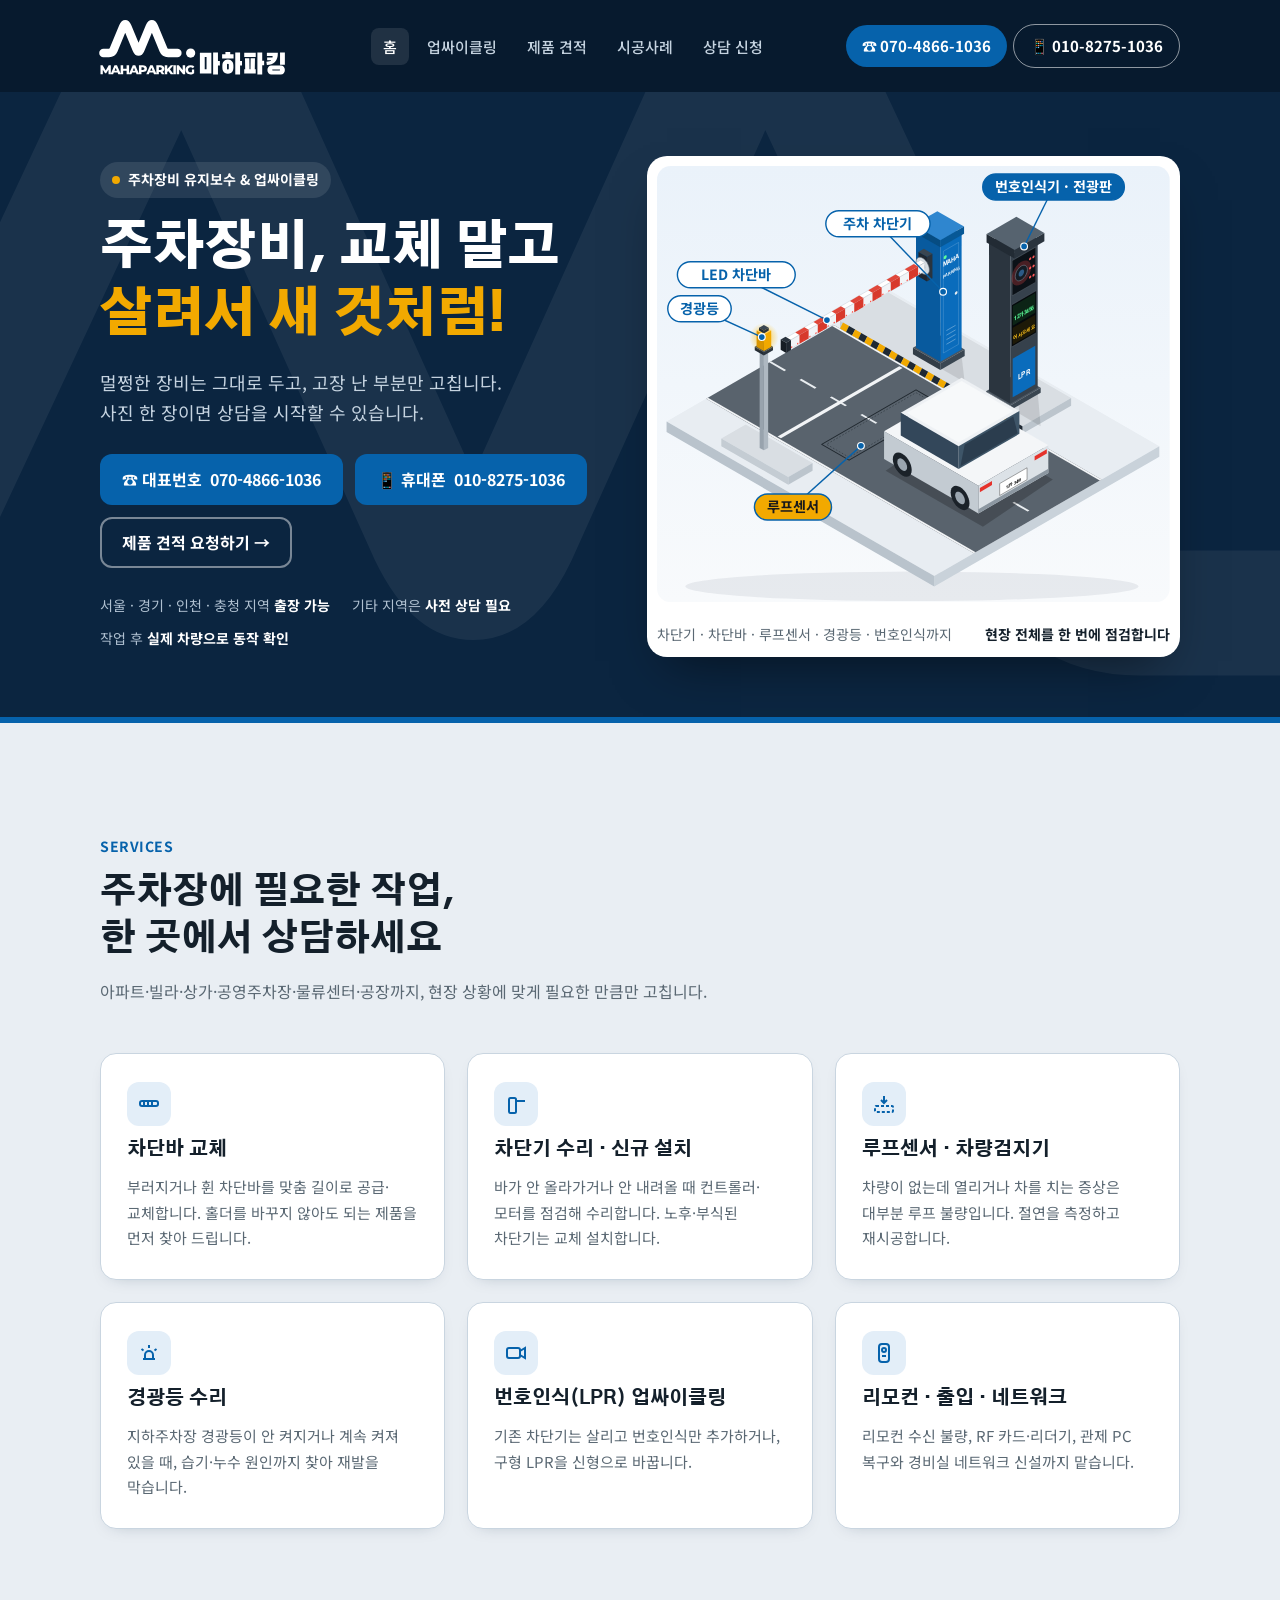
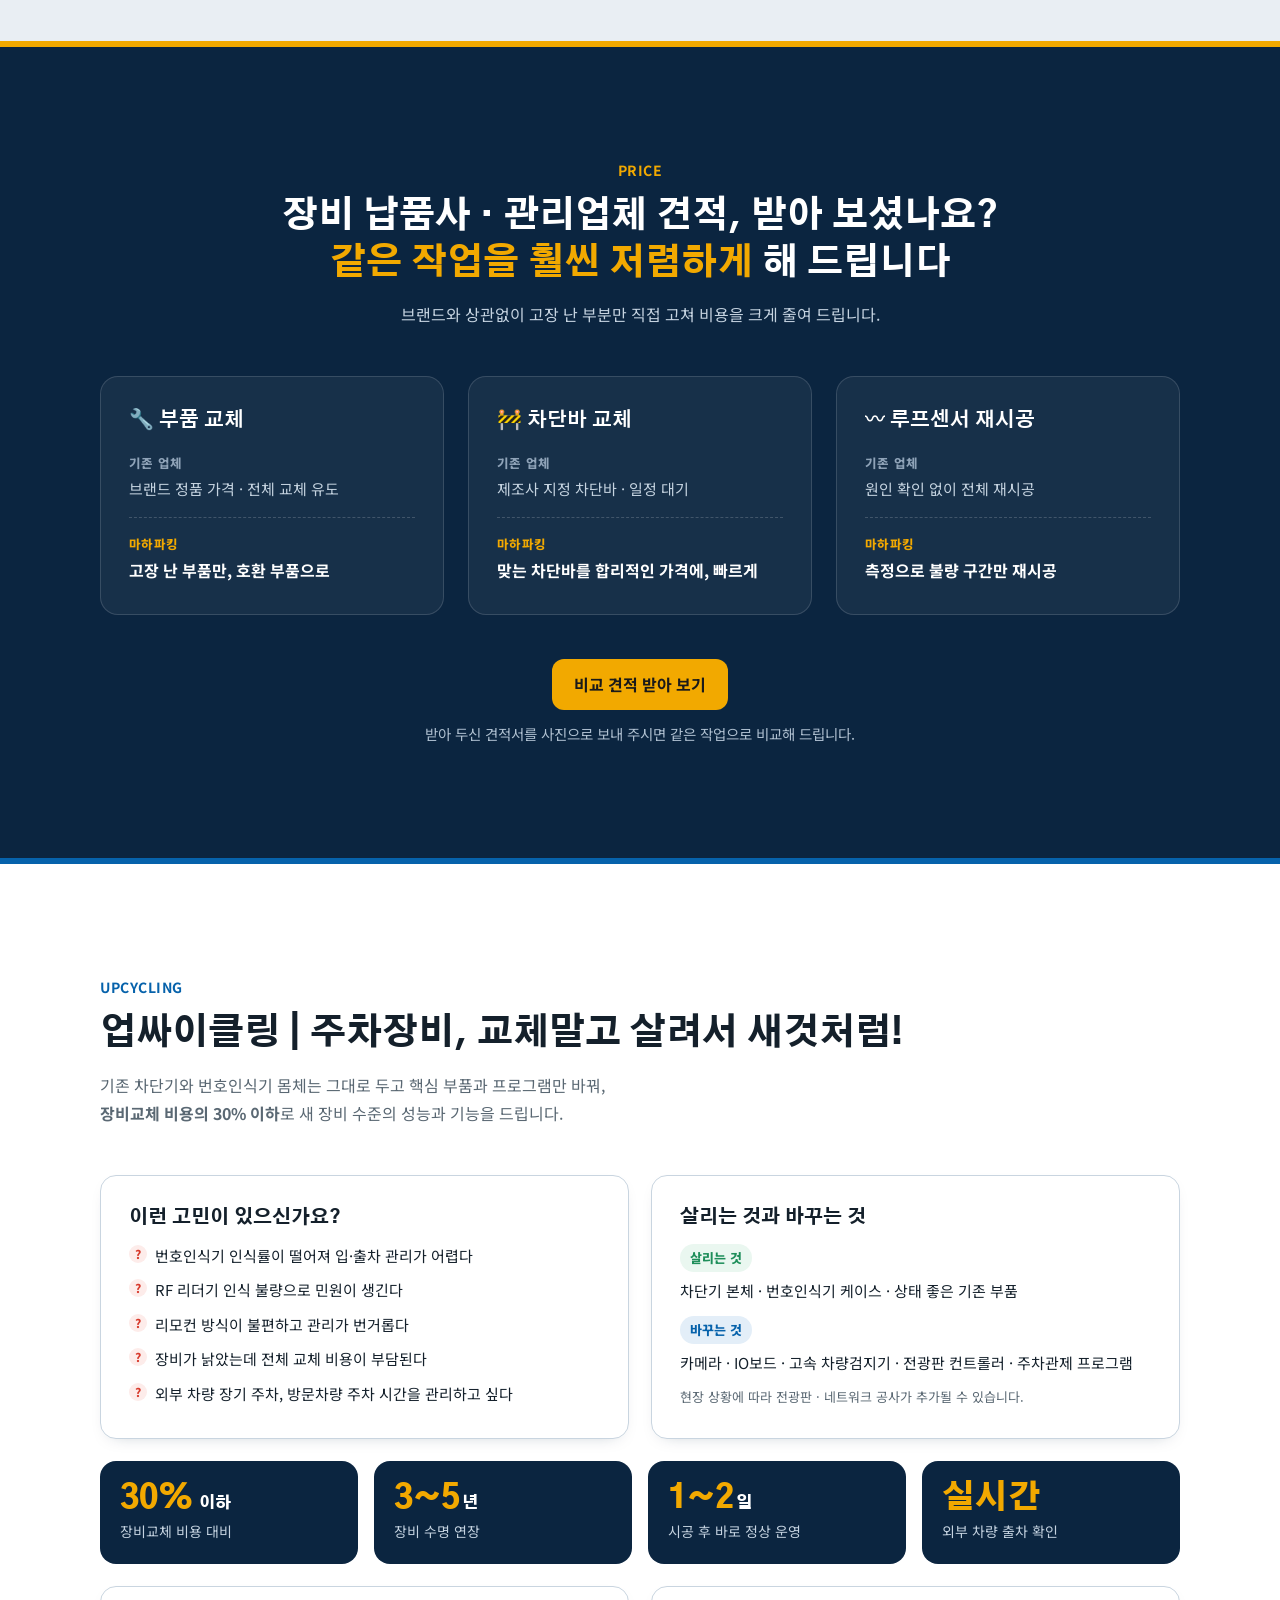
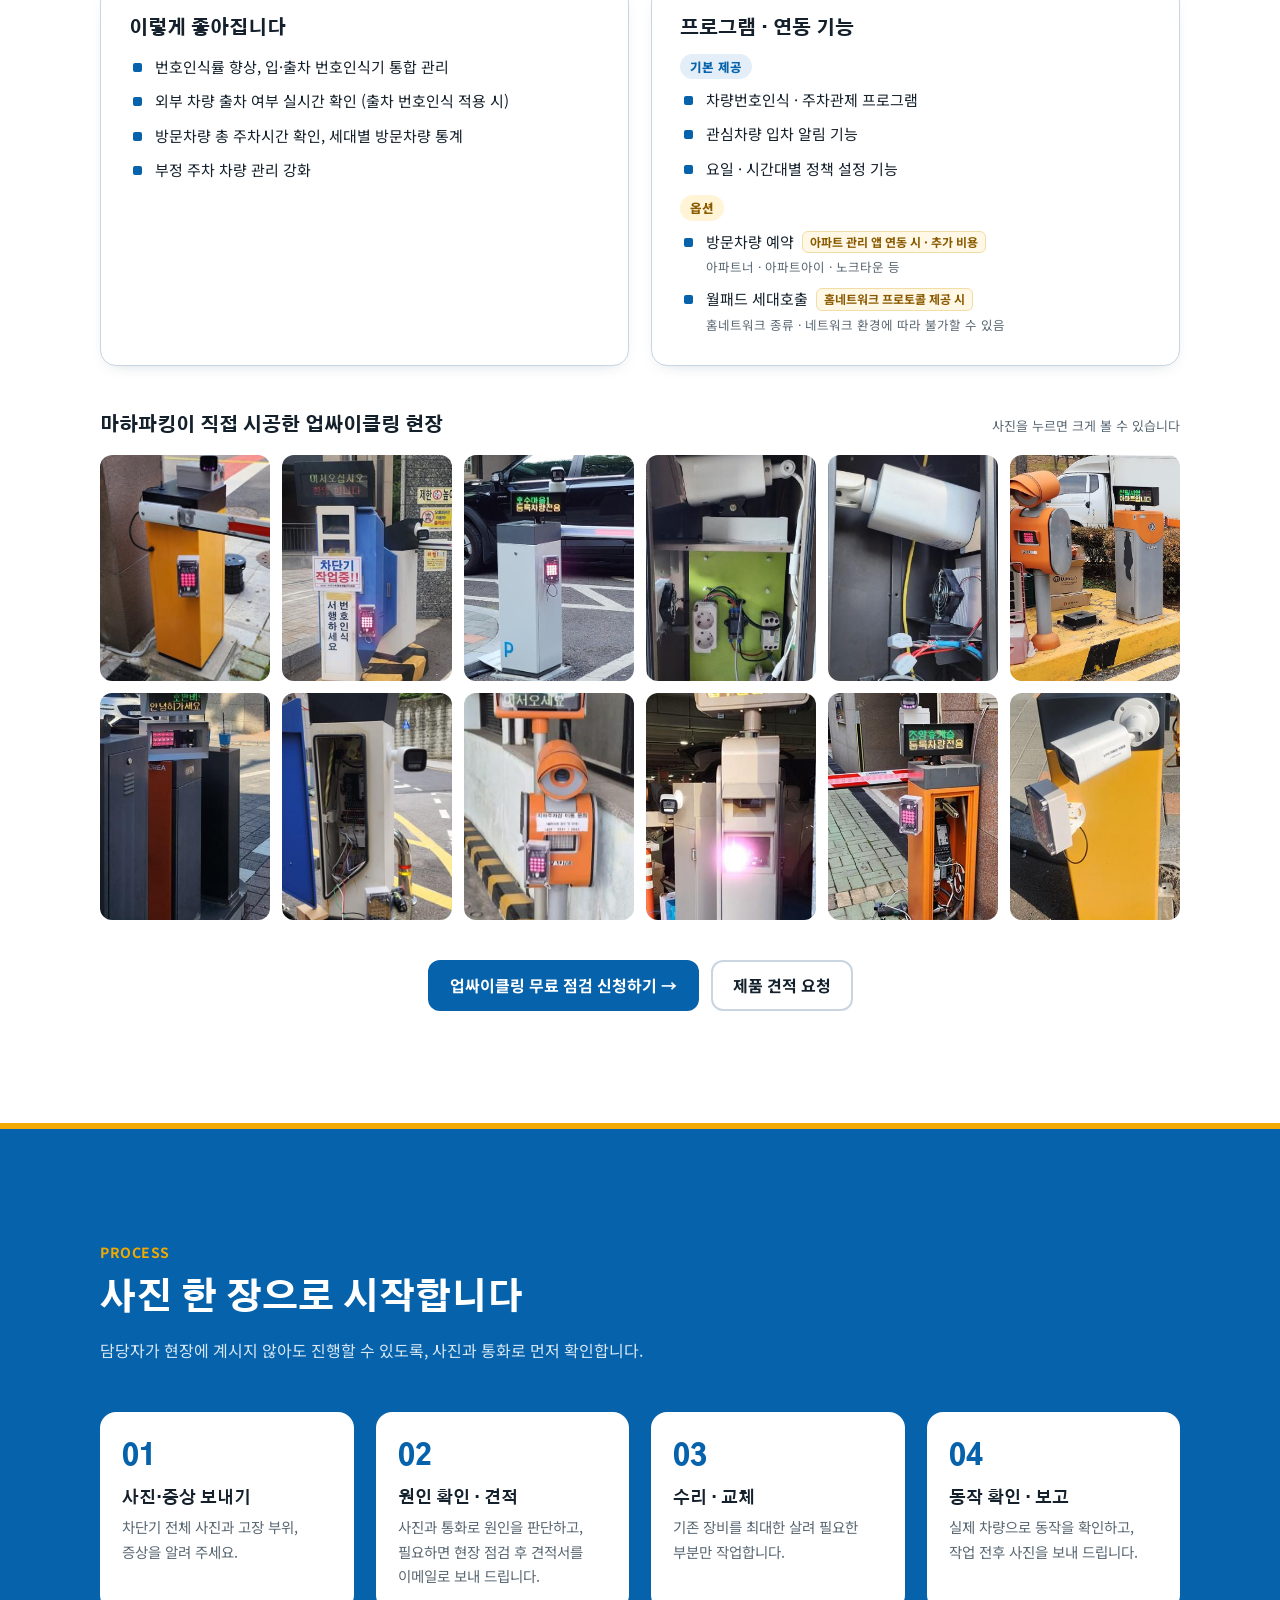
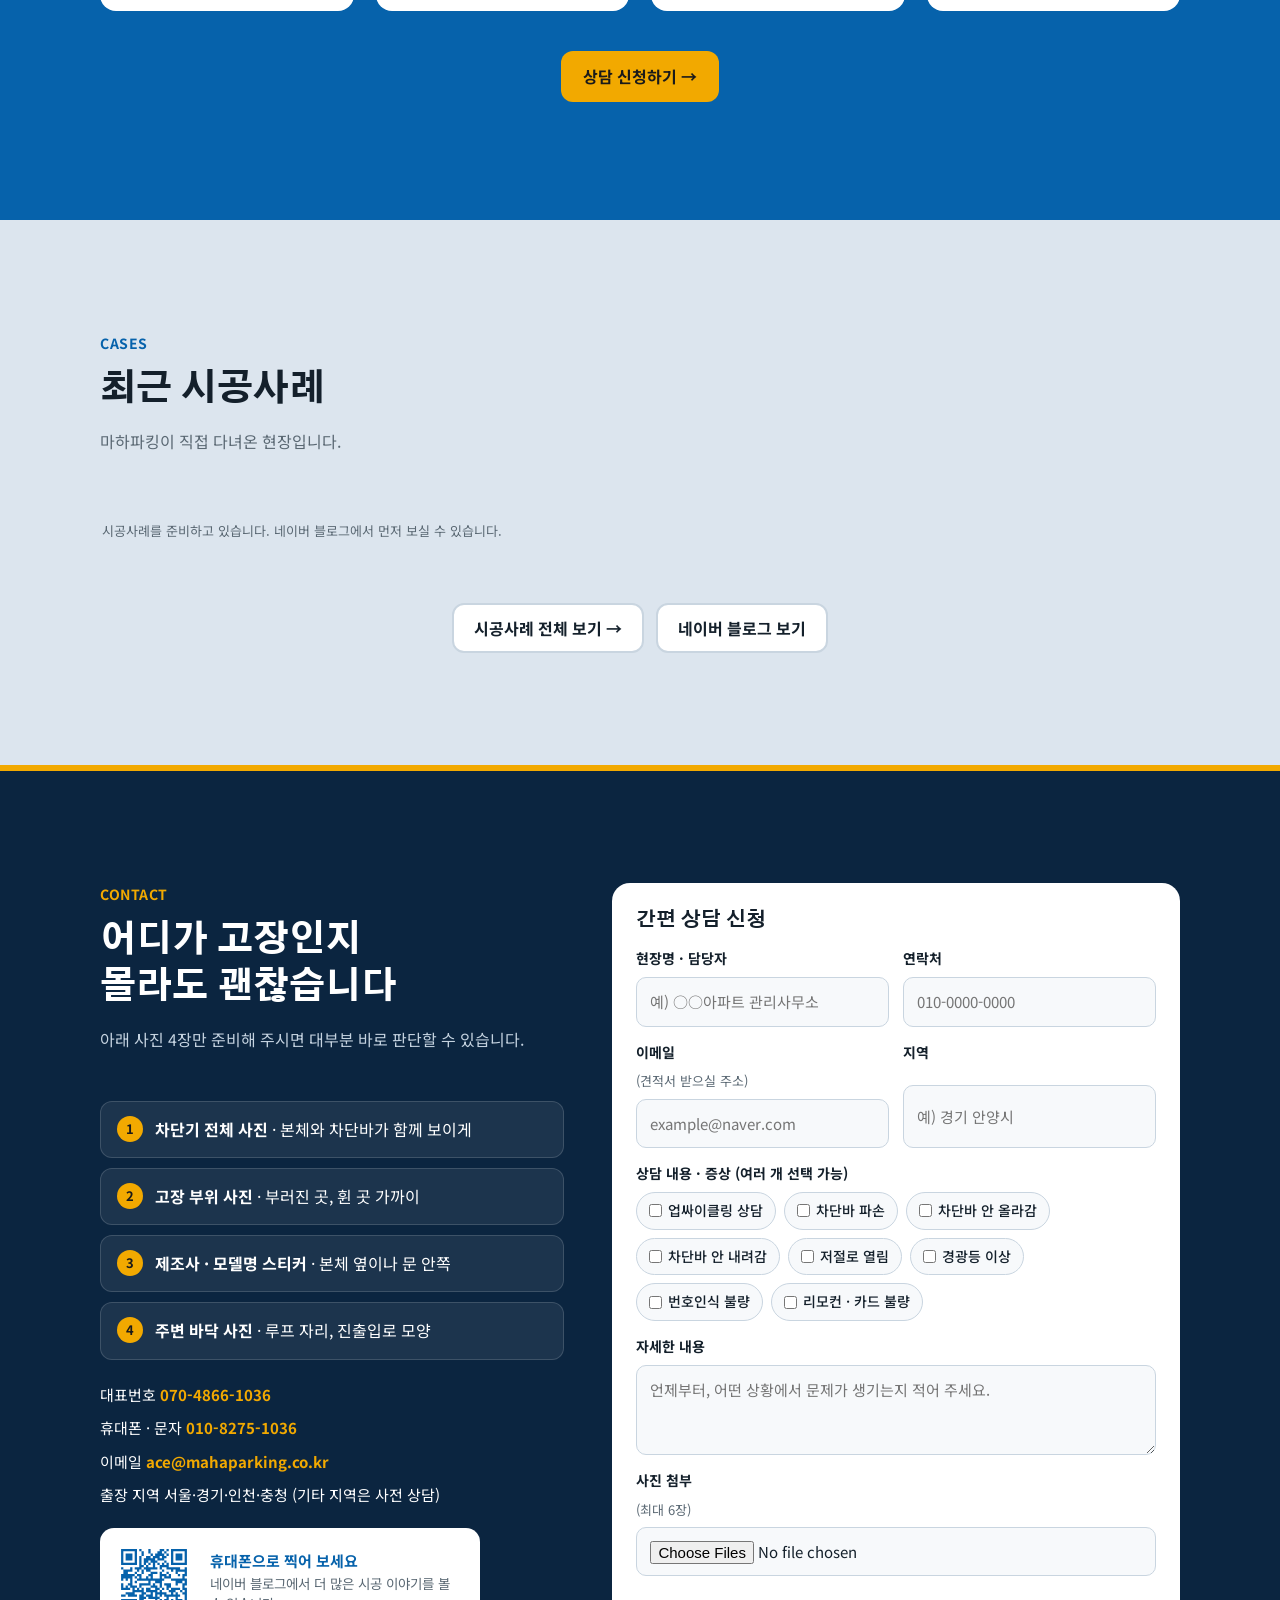
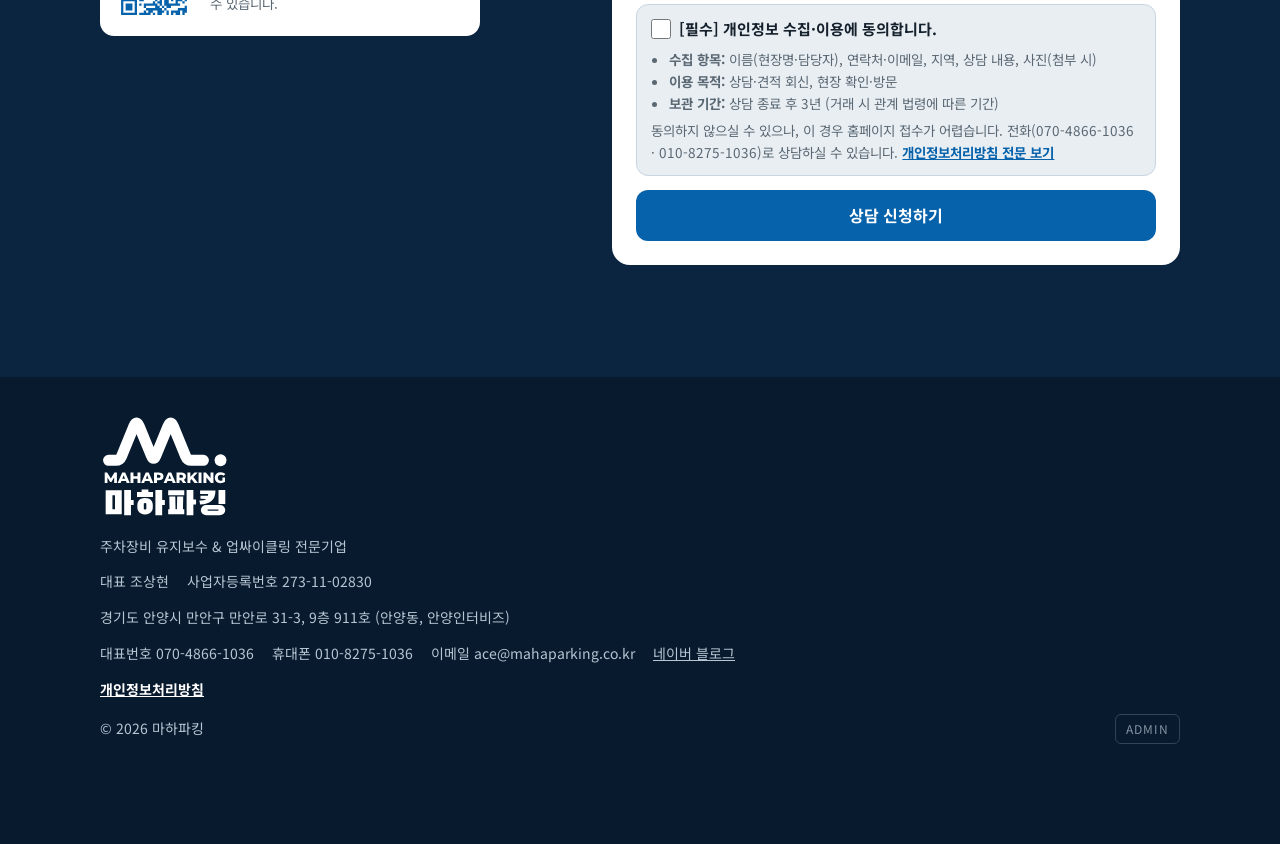
==== commit ca9faa45: "홈페이지: 업싸이클링 현장 사진 12장 모두 다시 보이기(가리기 해제) Co-Authored-By: Claude Opus 5.5 <noreply@anthropic.com> Clau" ====
--- a/index.html
+++ b/index.html
@@ -359,7 +359,7 @@
         </div>
       </div>
 
-      <div class="up-gallery-head"><h3>마하파킹이 직접 시공한 업싸이클링 현장</h3><span class="hint">사진을 누르면 12장 모두 넘겨 볼 수 있습니다</span></div>
+      <div class="up-gallery-head"><h3>마하파킹이 직접 시공한 업싸이클링 현장</h3><span class="hint">사진을 누르면 크게 볼 수 있습니다</span></div>
       <div class="up-gallery"><button type="button" class="up-ph" data-up="01"><img src="/assets/upcycle/01.jpg" alt="마하파킹 업싸이클링 시공 현장 1" loading="lazy"></button><button type="button" class="up-ph" data-up="02"><img src="/assets/upcycle/02.jpg" alt="마하파킹 업싸이클링 시공 현장 2" loading="lazy"></button><button type="button" class="up-ph" data-up="03"><img src="/assets/upcycle/03.jpg" alt="마하파킹 업싸이클링 시공 현장 3" loading="lazy"></button><button type="button" class="up-ph" data-up="04"><img src="/assets/upcycle/04.jpg" alt="마하파킹 업싸이클링 시공 현장 4" loading="lazy"></button><button type="button" class="up-ph" data-up="05"><img src="/assets/upcycle/05.jpg" alt="마하파킹 업싸이클링 시공 현장 5" loading="lazy"></button><button type="button" class="up-ph" data-up="06"><img src="/assets/upcycle/06.jpg" alt="마하파킹 업싸이클링 시공 현장 6" loading="lazy"></button><button type="button" class="up-ph" data-up="07"><img src="/assets/upcycle/07.jpg" alt="마하파킹 업싸이클링 시공 현장 7" loading="lazy"></button><button type="button" class="up-ph" data-up="08"><img src="/assets/upcycle/08.jpg" alt="마하파킹 업싸이클링 시공 현장 8" loading="lazy"></button><button type="button" class="up-ph" data-up="09"><img src="/assets/upcycle/09.jpg" alt="마하파킹 업싸이클링 시공 현장 9" loading="lazy"></button><button type="button" class="up-ph" data-up="10"><img src="/assets/upcycle/10.jpg" alt="마하파킹 업싸이클링 시공 현장 10" loading="lazy"></button><button type="button" class="up-ph" data-up="11"><img src="/assets/upcycle/11.jpg" alt="마하파킹 업싸이클링 시공 현장 11" loading="lazy"></button><button type="button" class="up-ph" data-up="12"><img src="/assets/upcycle/12.jpg" alt="마하파킹 업싸이클링 시공 현장 12" loading="lazy"></button></div>
 
       <div class="center-cta"><button class="btn btn-primary" data-go="home" data-anchor="consult-form" data-pick="업싸이클링 상담">업싸이클링 무료 점검 신청하기 →</button><button class="btn btn-line" data-go="products">제품 견적 요청</button></div>
--- a/assets/site.css
+++ b/assets/site.css
@@ -439,9 +439,6 @@
 .up-stats{gap:16px;margin:0 0 22px}
 .up-gallery-head{margin:48px 0 16px}
 .up-gallery{gap:12px}
-.up-gallery .up-ph:nth-child(n+7){display:none}
-.up-gallery .up-ph:nth-child(6){position:relative}
-.up-gallery .up-ph:nth-child(6)::after{content:'+6장 더';position:absolute;inset:0;display:grid;place-items:center;background:rgba(7,26,46,.55);color:#fff;font-weight:800;font-size:17px;border-radius:inherit}
 .up-more{margin:0 0 6px;border:1px solid var(--line);border-radius:14px;background:#fff}
 .up-more > summary{cursor:pointer;list-style:none;padding:18px 24px;font-weight:800;font-size:16px;display:flex;justify-content:space-between;align-items:center;color:var(--ink)}
 .up-more > summary::-webkit-details-marker{display:none}
@@ -456,8 +453,7 @@
 @media (max-width:860px){
   main section,body > section{padding:72px 0}
   .sec-head{margin-bottom:34px}
-  .up-gallery .up-ph:nth-child(6)::after{font-size:14px}
-  .up-more > .up-grid{padding:14px}
+    .up-more > .up-grid{padding:14px}
 }
 
 /* ===== 모든 칸 위아래 간격 통일 (2026-11-22) ===== */
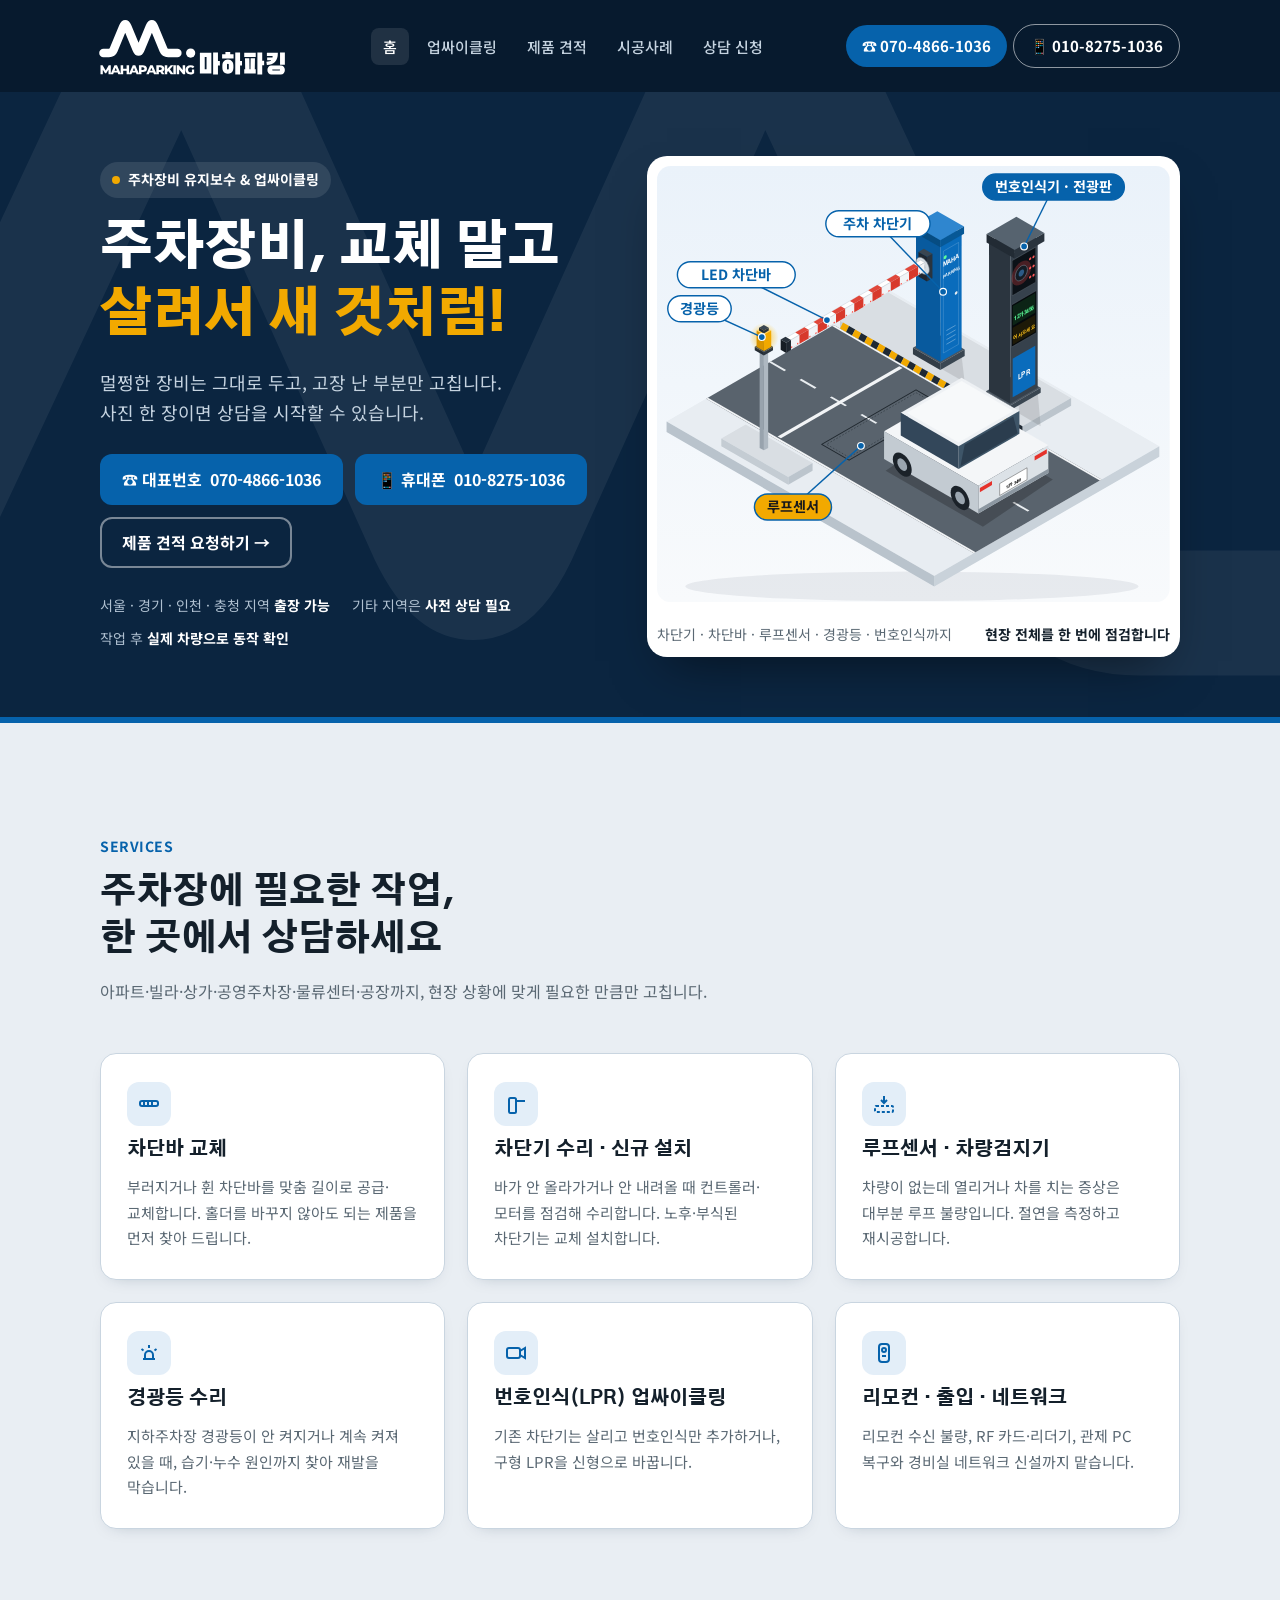
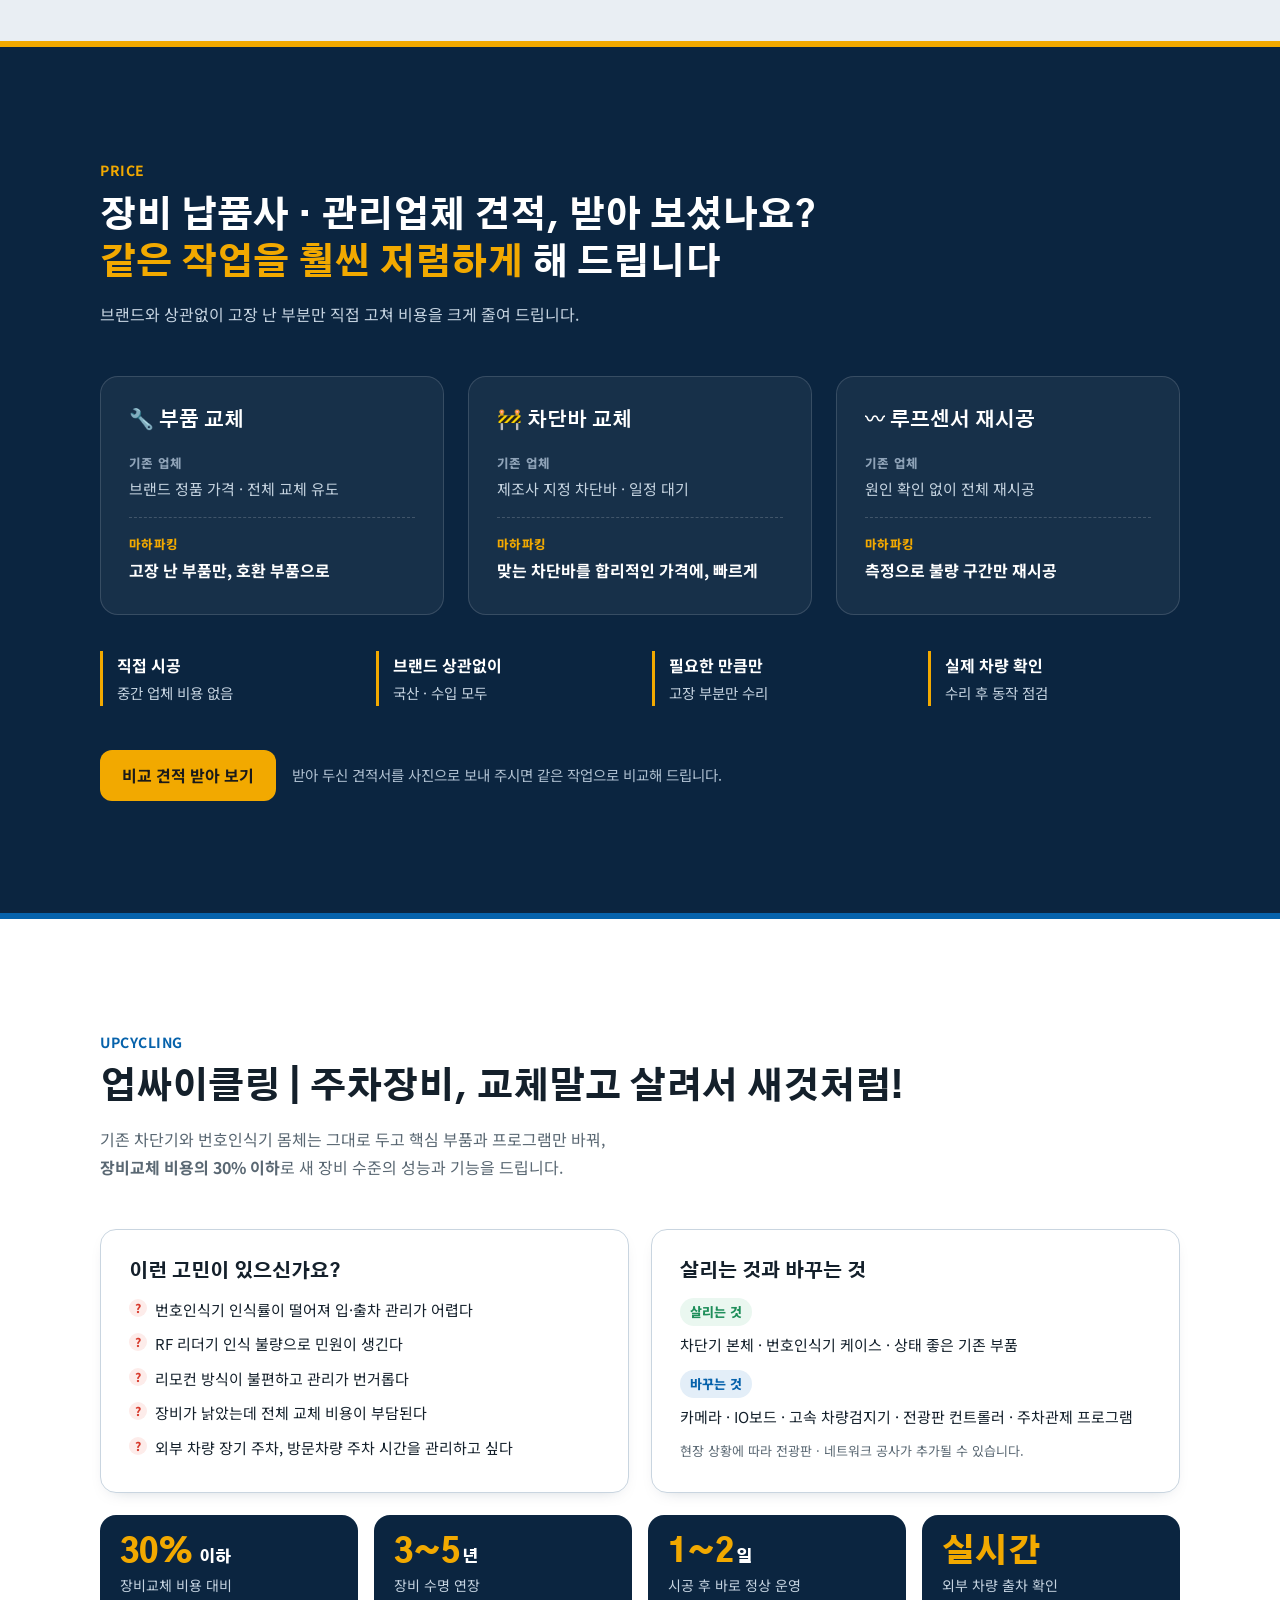
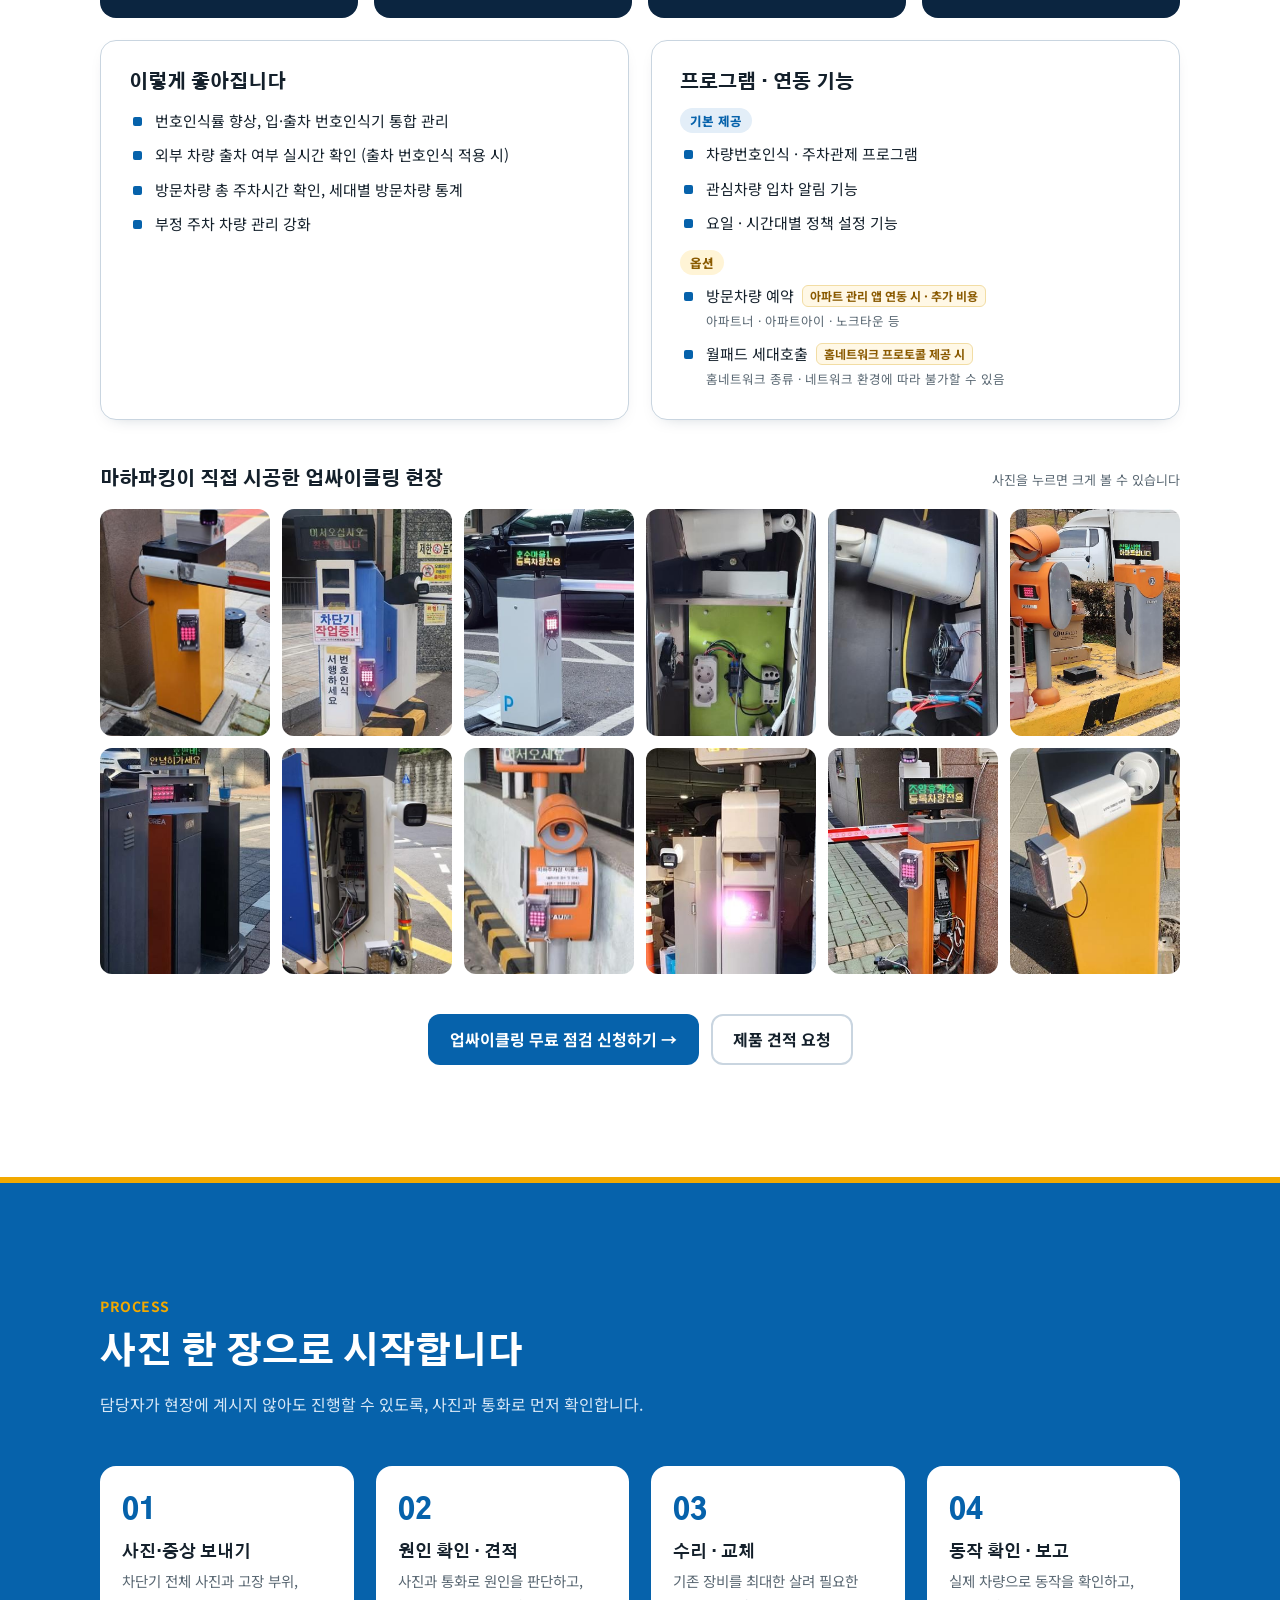
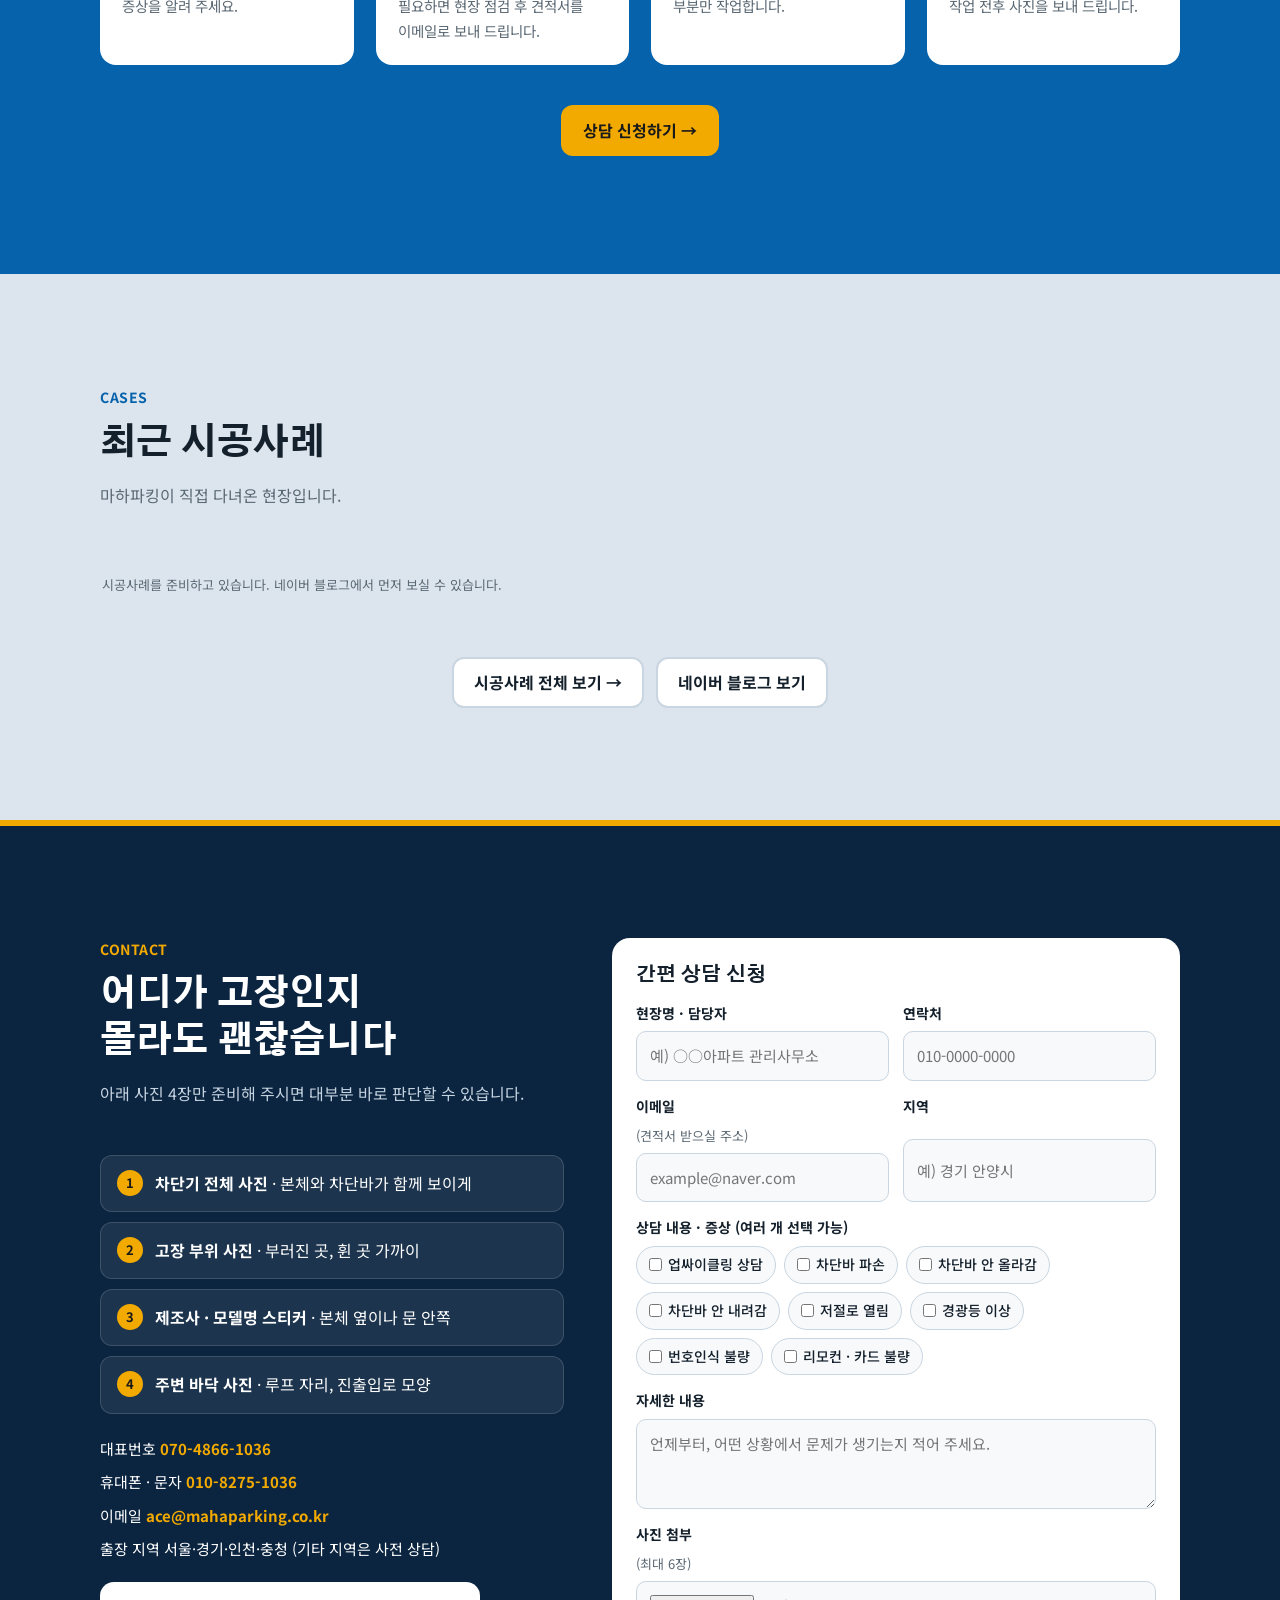
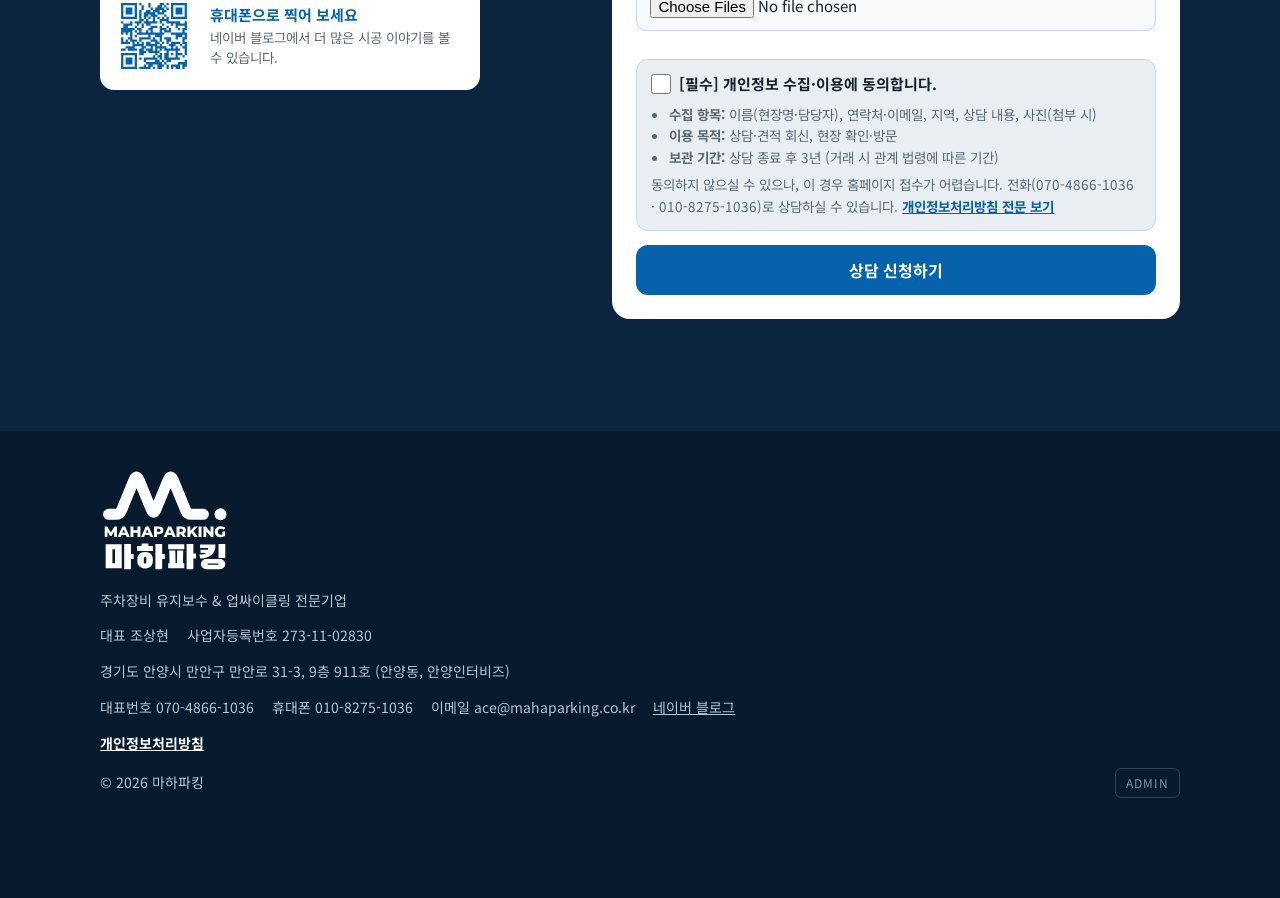
==== commit d64e48ee: "홈페이지 가격 칸: 4줄 장점 짧게 다시 넣기, 제목 왼쪽 정렬로 다른 칸과 통일 Co-Authored-By: Claude Opus 5.5 <noreply@anthropic.com" ====
--- a/index.html
+++ b/index.html
@@ -266,8 +266,11 @@
   <section id="price" class="tone-navy">
     <style>
       #price h2 em{font-style:normal;color:var(--signal)}
-      #price .sec-head{max-width:none;text-align:center;margin-left:auto;margin-right:auto}
-      #price .sec-head p{max-width:640px;margin:0 auto;color:#C5D3E0}
+      #price .sec-head{max-width:none}
+      #price .sec-head p{color:#C5D3E0}
+      #price .pr-why{display:grid;grid-template-columns:repeat(4,1fr);gap:24px;margin:36px 0 0;padding:0;list-style:none}
+      #price .pr-why li{border-left:3px solid var(--signal);padding:2px 0 2px 14px;color:#C5D3E0;font-size:14.5px;line-height:1.6}
+      #price .pr-why b{color:#fff;display:block;font-size:16px;margin-bottom:2px}
       #price .pr-grid{display:grid;grid-template-columns:repeat(3,1fr);gap:24px}
       #price .pr-card{background:rgba(255,255,255,.05);border:1px solid rgba(255,255,255,.14);border-radius:18px;padding:30px 28px}
       #price .pr-card h3{font-size:20px;color:#fff;margin:0 0 20px}
@@ -278,9 +281,9 @@
       #price .pr-old + span{color:#C5D3E0}
       #price .pr-new{color:var(--signal)}
       #price .pr-new + span{color:#fff;font-weight:700;font-size:16px}
-      #price .pr-cta{text-align:center;margin-top:44px}
-      #price .pr-cta p{margin:12px 0 0;color:#AFC0D0;font-size:14.5px}
-      @media (max-width:860px){#price .pr-grid{grid-template-columns:1fr;gap:16px}#price .pr-card{padding:24px 22px}#price .sec-head{text-align:left}#price .pr-cta{text-align:left}}
+      #price .pr-cta{display:flex;gap:16px;flex-wrap:wrap;align-items:center;margin-top:44px}
+      #price .pr-cta p{margin:0;color:#AFC0D0;font-size:14.5px}
+      @media (max-width:860px){#price .pr-grid{grid-template-columns:1fr;gap:16px}#price .pr-card{padding:24px 22px}#price .pr-why{grid-template-columns:1fr 1fr;gap:18px}}
     </style>
     <div class="wrap">
       <div class="sec-head"><div class="kicker">PRICE</div><h2>장비 납품사 · 관리업체 견적, 받아 보셨나요?<br><em>같은 작업을 훨씬 저렴하게</em> 해 드립니다</h2><p>브랜드와 상관없이 고장 난 부분만 직접 고쳐 비용을 크게 줄여 드립니다.</p></div>
@@ -295,6 +298,12 @@
           <div class="pr-row"><span class="pr-tag pr-old">기존 업체</span><span>원인 확인 없이 전체 재시공</span></div>
           <div class="pr-row"><span class="pr-tag pr-new">마하파킹</span><span>측정으로 불량 구간만 재시공</span></div></div>
       </div>
+      <ul class="pr-why">
+        <li><b>직접 시공</b>중간 업체 비용 없음</li>
+        <li><b>브랜드 상관없이</b>국산 · 수입 모두</li>
+        <li><b>필요한 만큼만</b>고장 부분만 수리</li>
+        <li><b>실제 차량 확인</b>수리 후 동작 점검</li>
+      </ul>
       <div class="pr-cta"><button class="btn btn-cta" type="button" data-go="home" data-anchor="consult-form">비교 견적 받아 보기</button><p>받아 두신 견적서를 사진으로 보내 주시면 같은 작업으로 비교해 드립니다.</p></div>
     </div>
   </section>
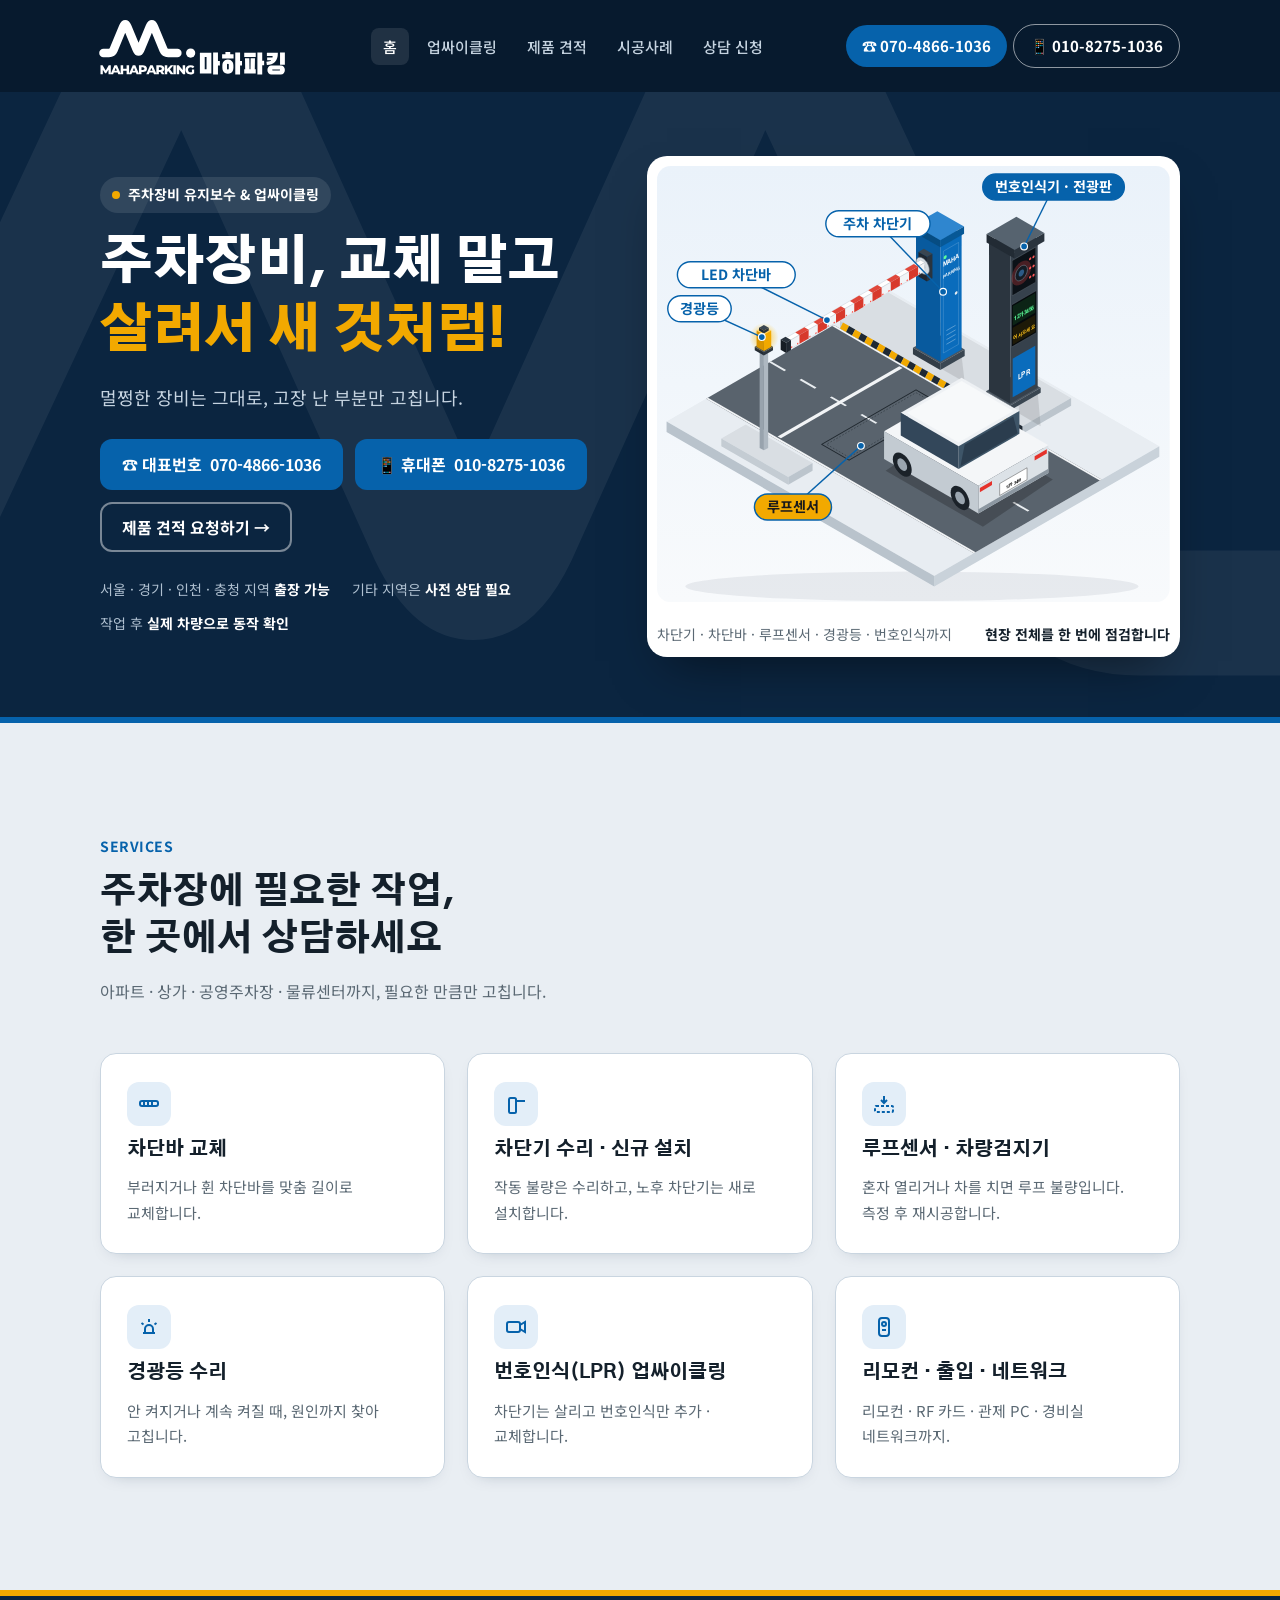
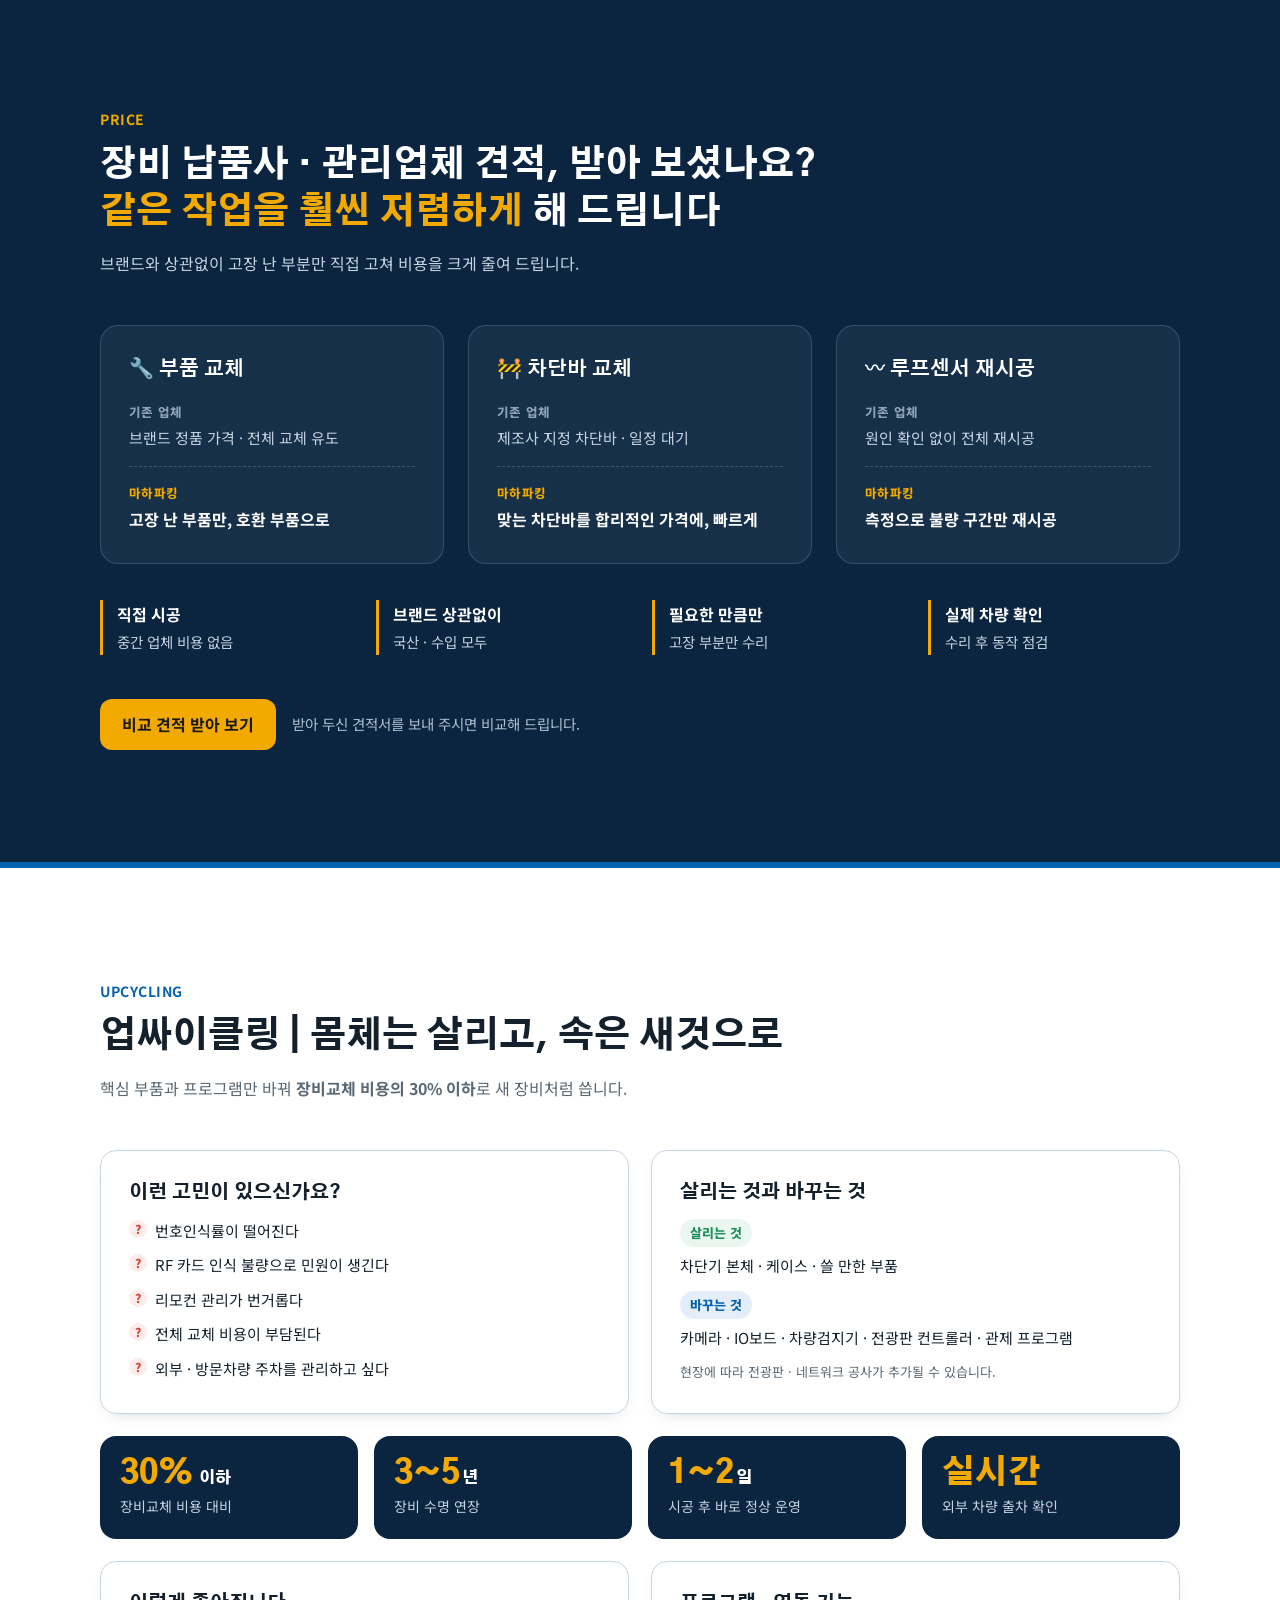
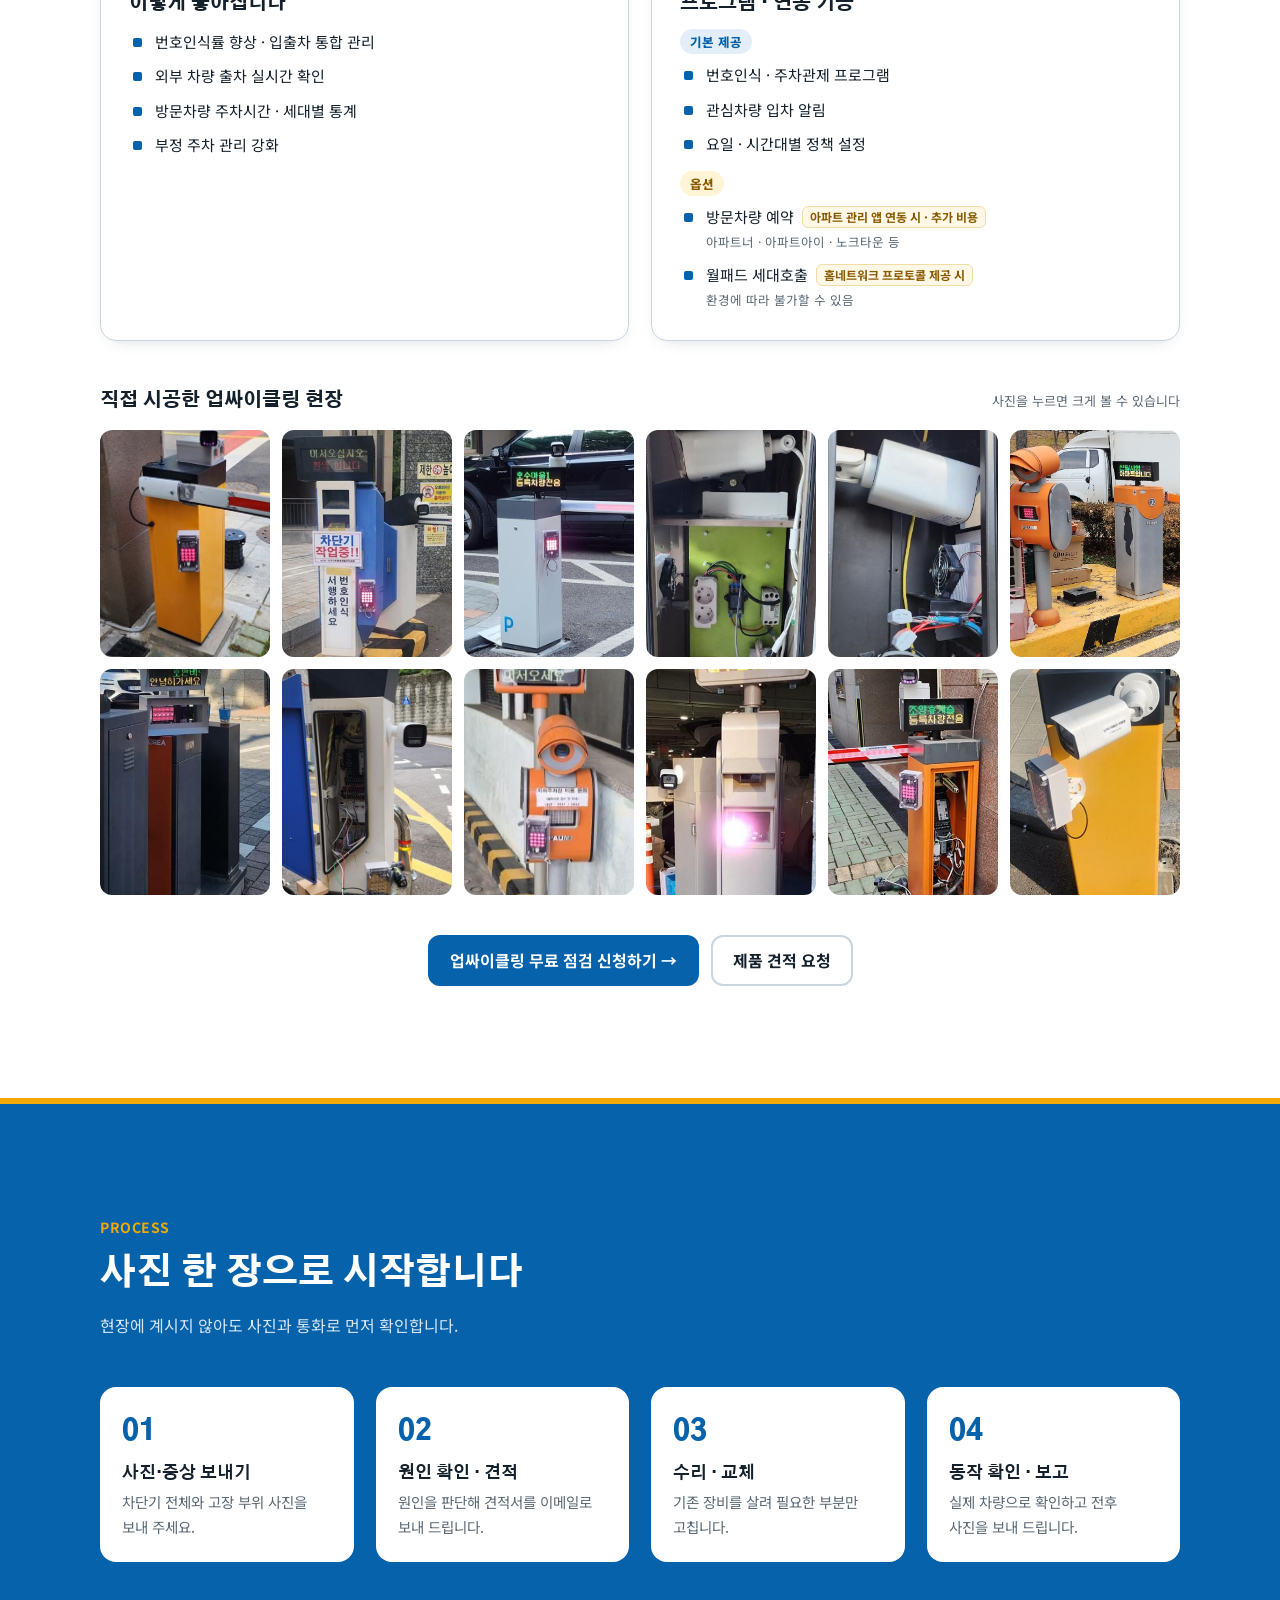
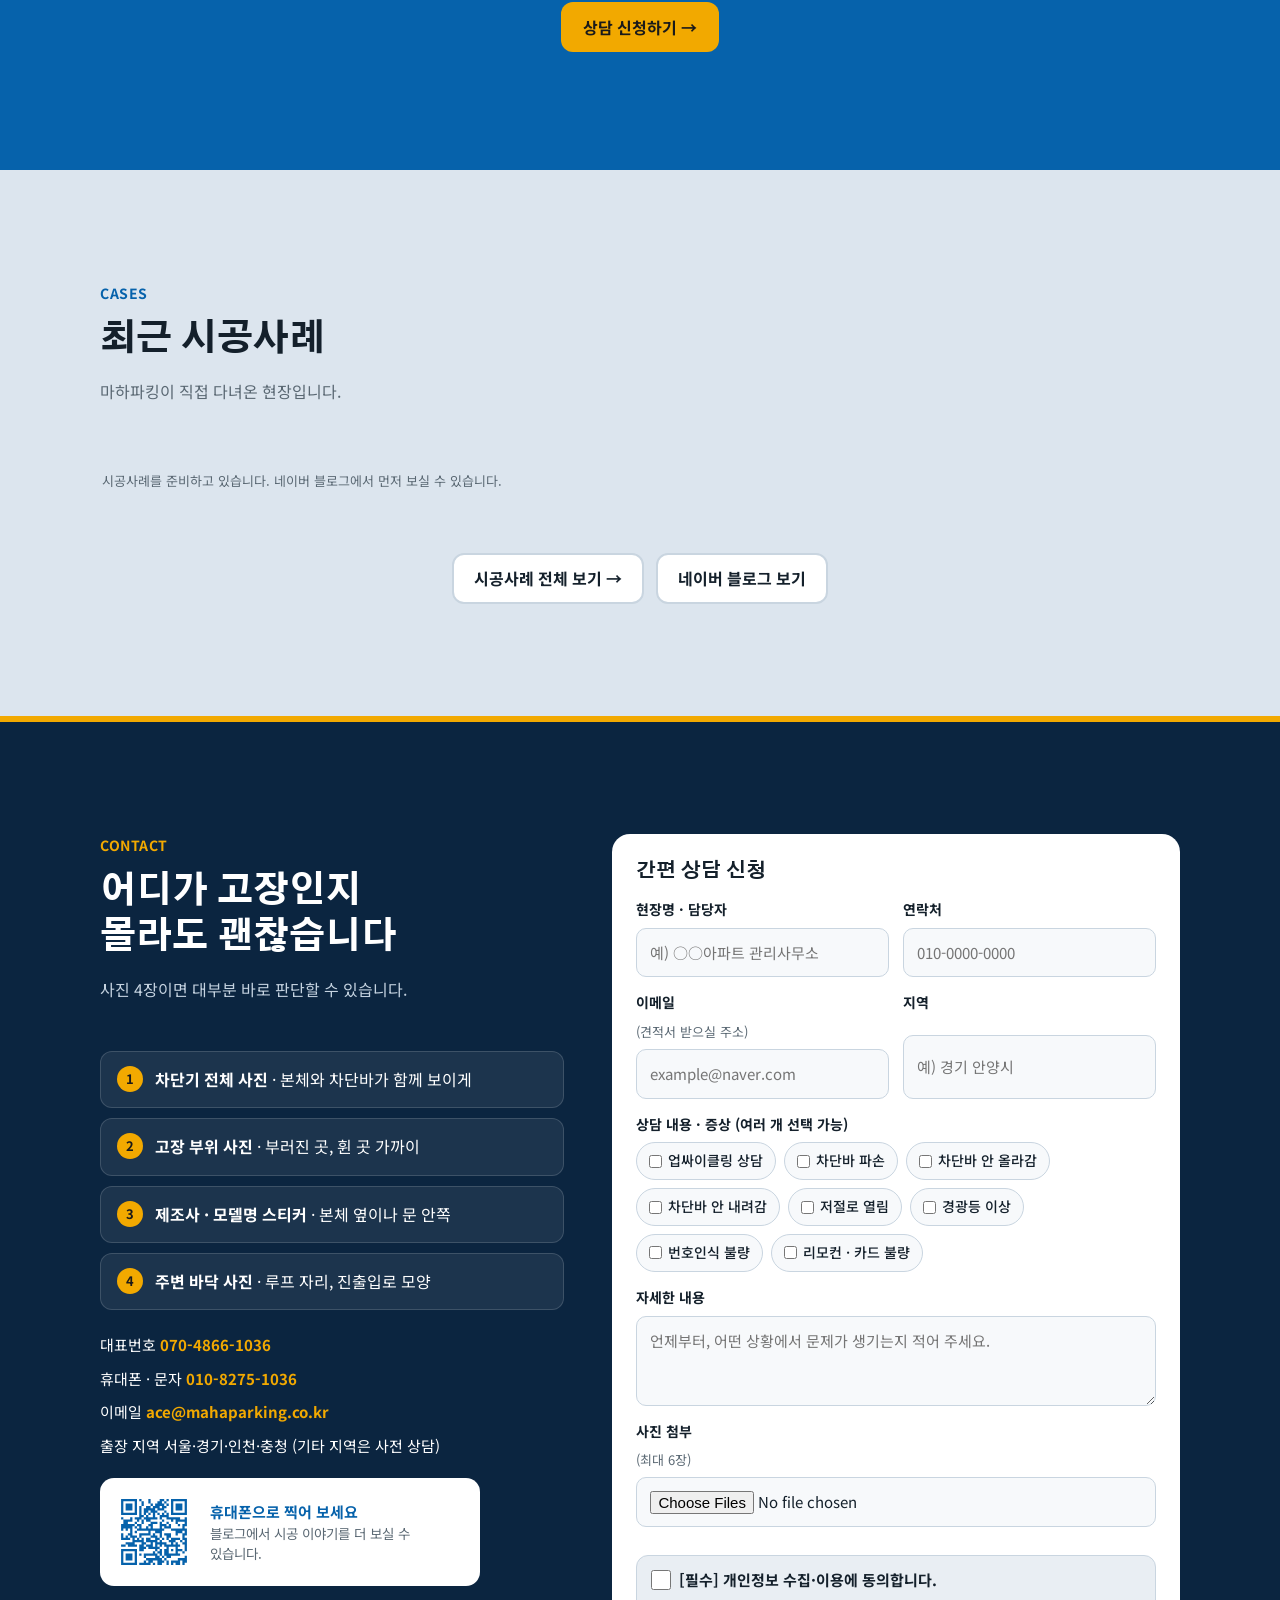
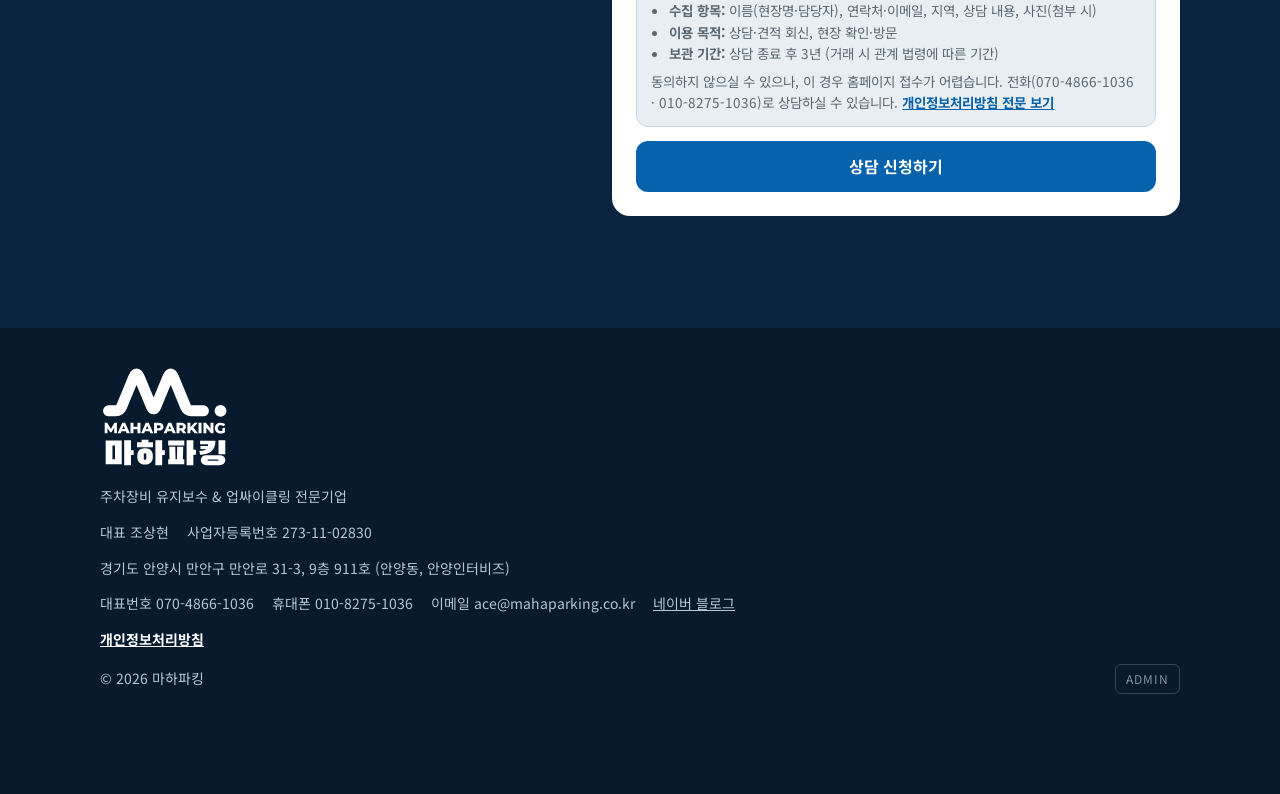
==== commit 11ad781a: "홈페이지 문구 전체 간략화 (히어로·서비스·업싸이클링·진행과정·상담) Co-Authored-By: Claude Opus 5.5 <noreply@anthropic.com> Claud" ====
--- a/index.html
+++ b/index.html
@@ -56,7 +56,7 @@
       <div>
         <span class="eyebrow">주차장비 유지보수 &amp; 업싸이클링</span>
         <h1>주차장비, 교체 말고<br><em>살려서 새 것처럼!</em></h1>
-        <p class="lead">멀쩡한 장비는 그대로 두고,<br class="m-br"> 고장 난 부분만 고칩니다.<br>사진 한 장이면 상담을 시작할 수 있습니다.</p>
+        <p class="lead">멀쩡한 장비는 그대로,<br class="m-br"> 고장 난 부분만 고칩니다.</p>
         <div class="btns hero-btns">
           <a class="btn btn-primary hero-call" href="tel:07048661036"><small>☎ 대표번호</small><span>070-4866-1036</span></a>
           <a class="btn btn-primary hero-call" href="tel:01082751036"><small>📱 휴대폰</small><span>010-8275-1036</span></a>
@@ -257,7 +257,7 @@
 
   <section id="services" class="tone-a">
     <div class="wrap">
-      <div class="sec-head"><div class="kicker">SERVICES</div><h2>주차장에 필요한 작업, 한 곳에서 상담하세요</h2><p>아파트·빌라·상가·공영주차장·물류센터·공장까지, 현장 상황에 맞게 필요한 만큼만 고칩니다.</p></div>
+      <div class="sec-head"><div class="kicker">SERVICES</div><h2>주차장에 필요한 작업, 한 곳에서 상담하세요</h2><p>아파트 · 상가 · 공영주차장 · 물류센터까지, 필요한 만큼만 고칩니다.</p></div>
       <div class="svc-grid" id="svc-grid"></div>
     </div>
   </section>
@@ -304,32 +304,32 @@
         <li><b>필요한 만큼만</b>고장 부분만 수리</li>
         <li><b>실제 차량 확인</b>수리 후 동작 점검</li>
       </ul>
-      <div class="pr-cta"><button class="btn btn-cta" type="button" data-go="home" data-anchor="consult-form">비교 견적 받아 보기</button><p>받아 두신 견적서를 사진으로 보내 주시면 같은 작업으로 비교해 드립니다.</p></div>
+      <div class="pr-cta"><button class="btn btn-cta" type="button" data-go="home" data-anchor="consult-form">비교 견적 받아 보기</button><p>받아 두신 견적서를 보내 주시면 비교해 드립니다.</p></div>
     </div>
   </section>
 
   <section id="upcycle" class="tone-w">
     <div class="wrap">
-      <div class="sec-head"><div class="kicker">UPCYCLING</div><h2>업싸이클링 | 주차장비, 교체말고 살려서 새것처럼!</h2><p>기존 차단기와 번호인식기 몸체는 그대로 두고 핵심 부품과 프로그램만 바꿔,<br><b>장비교체 비용의 30% 이하</b>로 새 장비 수준의 성능과 기능을 드립니다.</p></div>
+      <div class="sec-head"><div class="kicker">UPCYCLING</div><h2>업싸이클링 | 몸체는 살리고, 속은 새것으로</h2><p>핵심 부품과 프로그램만 바꿔 <b>장비교체 비용의 30% 이하</b>로 새 장비처럼 씁니다.</p></div>
 
       <div class="up-grid">
         <div class="card up-card">
           <h3>이런 고민이 있으신가요?</h3>
           <ul class="up-check">
-            <li>번호인식기 인식률이 떨어져 입·출차 관리가 어렵다</li>
-            <li>RF 리더기 인식 불량으로 민원이 생긴다</li>
-            <li>리모컨 방식이 불편하고 관리가 번거롭다</li>
-            <li>장비가 낡았는데 전체 교체 비용이 부담된다</li>
-            <li>외부 차량 장기 주차, 방문차량 주차 시간을 관리하고 싶다</li>
+            <li>번호인식률이 떨어진다</li>
+            <li>RF 카드 인식 불량으로 민원이 생긴다</li>
+            <li>리모컨 관리가 번거롭다</li>
+            <li>전체 교체 비용이 부담된다</li>
+            <li>외부 · 방문차량 주차를 관리하고 싶다</li>
           </ul>
         </div>
         <div class="card up-card">
           <h3>살리는 것과 바꾸는 것</h3>
           <div class="up-vs">
-            <div><span class="tag keep">살리는 것</span><p>차단기 본체 · 번호인식기 케이스 · 상태 좋은 기존 부품</p></div>
-            <div><span class="tag swap">바꾸는 것</span><p>카메라 · IO보드 · 고속 차량검지기 · 전광판 컨트롤러 · 주차관제 프로그램</p></div>
+            <div><span class="tag keep">살리는 것</span><p>차단기 본체 · 케이스 · 쓸 만한 부품</p></div>
+            <div><span class="tag swap">바꾸는 것</span><p>카메라 · IO보드 · 차량검지기 · 전광판 컨트롤러 · 관제 프로그램</p></div>
           </div>
-          <p class="hint" style="margin:10px 0 0">현장 상황에 따라 전광판 · 네트워크 공사가 추가될 수 있습니다.</p>
+          <p class="hint" style="margin:10px 0 0">현장에 따라 전광판 · 네트워크 공사가 추가될 수 있습니다.</p>
         </div>
       </div>
 
@@ -344,31 +344,31 @@
         <div class="card up-card">
           <h3>이렇게 좋아집니다</h3>
           <ul class="up-list">
-            <li>번호인식률 향상, 입·출차 번호인식기 통합 관리</li>
-            <li>외부 차량 출차 여부 실시간 확인 (출차 번호인식 적용 시)</li>
-            <li>방문차량 총 주차시간 확인, 세대별 방문차량 통계</li>
-            <li>부정 주차 차량 관리 강화</li>
+            <li>번호인식률 향상 · 입출차 통합 관리</li>
+            <li>외부 차량 출차 실시간 확인</li>
+            <li>방문차량 주차시간 · 세대별 통계</li>
+            <li>부정 주차 관리 강화</li>
           </ul>
         </div>
         <div class="card up-card">
           <h3>프로그램 · 연동 기능</h3>
           <div class="pf-group"><span class="pf-tag base">기본 제공</span>
             <ul class="up-list">
-              <li>차량번호인식 · 주차관제 프로그램</li>
-              <li>관심차량 입차 알림 기능</li>
-              <li>요일 · 시간대별 정책 설정 기능</li>
+              <li>번호인식 · 주차관제 프로그램</li>
+              <li>관심차량 입차 알림</li>
+              <li>요일 · 시간대별 정책 설정</li>
             </ul>
           </div>
           <div class="pf-group"><span class="pf-tag opt">옵션</span>
             <ul class="up-list">
               <li>방문차량 예약 <span class="pf-cond">아파트 관리 앱 연동 시 · 추가 비용</span><small>아파트너 · 아파트아이 · 노크타운 등</small></li>
-              <li>월패드 세대호출 <span class="pf-cond">홈네트워크 프로토콜 제공 시</span><small>홈네트워크 종류 · 네트워크 환경에 따라 불가할 수 있음</small></li>
+              <li>월패드 세대호출 <span class="pf-cond">홈네트워크 프로토콜 제공 시</span><small>환경에 따라 불가할 수 있음</small></li>
             </ul>
           </div>
         </div>
       </div>
 
-      <div class="up-gallery-head"><h3>마하파킹이 직접 시공한 업싸이클링 현장</h3><span class="hint">사진을 누르면 크게 볼 수 있습니다</span></div>
+      <div class="up-gallery-head"><h3>직접 시공한 업싸이클링 현장</h3><span class="hint">사진을 누르면 크게 볼 수 있습니다</span></div>
       <div class="up-gallery"><button type="button" class="up-ph" data-up="01"><img src="/assets/upcycle/01.jpg" alt="마하파킹 업싸이클링 시공 현장 1" loading="lazy"></button><button type="button" class="up-ph" data-up="02"><img src="/assets/upcycle/02.jpg" alt="마하파킹 업싸이클링 시공 현장 2" loading="lazy"></button><button type="button" class="up-ph" data-up="03"><img src="/assets/upcycle/03.jpg" alt="마하파킹 업싸이클링 시공 현장 3" loading="lazy"></button><button type="button" class="up-ph" data-up="04"><img src="/assets/upcycle/04.jpg" alt="마하파킹 업싸이클링 시공 현장 4" loading="lazy"></button><button type="button" class="up-ph" data-up="05"><img src="/assets/upcycle/05.jpg" alt="마하파킹 업싸이클링 시공 현장 5" loading="lazy"></button><button type="button" class="up-ph" data-up="06"><img src="/assets/upcycle/06.jpg" alt="마하파킹 업싸이클링 시공 현장 6" loading="lazy"></button><button type="button" class="up-ph" data-up="07"><img src="/assets/upcycle/07.jpg" alt="마하파킹 업싸이클링 시공 현장 7" loading="lazy"></button><button type="button" class="up-ph" data-up="08"><img src="/assets/upcycle/08.jpg" alt="마하파킹 업싸이클링 시공 현장 8" loading="lazy"></button><button type="button" class="up-ph" data-up="09"><img src="/assets/upcycle/09.jpg" alt="마하파킹 업싸이클링 시공 현장 9" loading="lazy"></button><button type="button" class="up-ph" data-up="10"><img src="/assets/upcycle/10.jpg" alt="마하파킹 업싸이클링 시공 현장 10" loading="lazy"></button><button type="button" class="up-ph" data-up="11"><img src="/assets/upcycle/11.jpg" alt="마하파킹 업싸이클링 시공 현장 11" loading="lazy"></button><button type="button" class="up-ph" data-up="12"><img src="/assets/upcycle/12.jpg" alt="마하파킹 업싸이클링 시공 현장 12" loading="lazy"></button></div>
 
       <div class="center-cta"><button class="btn btn-primary" data-go="home" data-anchor="consult-form" data-pick="업싸이클링 상담">업싸이클링 무료 점검 신청하기 →</button><button class="btn btn-line" data-go="products">제품 견적 요청</button></div>
@@ -377,12 +377,12 @@
 
   <section class="tone-blue">
     <div class="wrap">
-      <div class="sec-head"><div class="kicker">PROCESS</div><h2>사진 한 장으로 시작합니다</h2><p>담당자가 현장에 계시지 않아도 진행할 수 있도록, 사진과 통화로 먼저 확인합니다.</p></div>
+      <div class="sec-head"><div class="kicker">PROCESS</div><h2>사진 한 장으로 시작합니다</h2><p>현장에 계시지 않아도 사진과 통화로 먼저 확인합니다.</p></div>
       <ol class="steps">
-        <li><h3>사진·증상 보내기</h3><p>차단기 전체 사진과 고장 부위, 증상을 알려 주세요.</p></li>
-        <li><h3>원인 확인 · 견적</h3><p>사진과 통화로 원인을 판단하고, 필요하면 현장 점검 후 견적서를 이메일로 보내 드립니다.</p></li>
-        <li><h3>수리 · 교체</h3><p>기존 장비를 최대한 살려 필요한 부분만 작업합니다.</p></li>
-        <li><h3>동작 확인 · 보고</h3><p>실제 차량으로 동작을 확인하고, 작업 전후 사진을 보내 드립니다.</p></li>
+        <li><h3>사진·증상 보내기</h3><p>차단기 전체와 고장 부위 사진을 보내 주세요.</p></li>
+        <li><h3>원인 확인 · 견적</h3><p>원인을 판단해 견적서를 이메일로 보내 드립니다.</p></li>
+        <li><h3>수리 · 교체</h3><p>기존 장비를 살려 필요한 부분만 고칩니다.</p></li>
+        <li><h3>동작 확인 · 보고</h3><p>실제 차량으로 확인하고 전후 사진을 보내 드립니다.</p></li>
       </ol>
       <div class="center-cta"><button class="btn btn-cta" data-go="home" data-anchor="consult-form">상담 신청하기 →</button></div>
     </div>
@@ -418,7 +418,7 @@
   <section id="contact" class="tone-navy">
     <div class="wrap contact-grid">
       <div>
-        <div class="sec-head"><div class="kicker">CONTACT</div><h2>어디가 고장인지 몰라도 괜찮습니다</h2><p>아래 사진 4장만 준비해 주시면 대부분 바로 판단할 수 있습니다.</p></div>
+        <div class="sec-head"><div class="kicker">CONTACT</div><h2>어디가 고장인지 몰라도 괜찮습니다</h2><p>사진 4장이면 대부분 바로 판단할 수 있습니다.</p></div>
         <ol class="checklist">
           <li><b>1</b><span><strong>차단기 전체 사진</strong> · 본체와 차단바가 함께 보이게</span></li>
           <li><b>2</b><span><strong>고장 부위 사진</strong> · 부러진 곳, 휜 곳 가까이</span></li>
@@ -431,7 +431,7 @@
           <div>이메일 <a href="mailto:ace@mahaparking.co.kr">ace@mahaparking.co.kr</a></div>
           <div>출장 지역 서울·경기·인천·충청 (기타 지역은 사전 상담)</div>
         </div>
-        <a class="qr-card" href="https://blog.naver.com/mahaparking"><img src="/assets/qr-blue.svg" alt="마하파킹 네이버 블로그 QR 코드"><span><b>휴대폰으로 찍어 보세요</b><br>네이버 블로그에서 더 많은 시공 이야기를 볼 수 있습니다.</span></a>
+        <a class="qr-card" href="https://blog.naver.com/mahaparking"><img src="/assets/qr-blue.svg" alt="마하파킹 네이버 블로그 QR 코드"><span><b>휴대폰으로 찍어 보세요</b><br>블로그에서 시공 이야기를 더 보실 수 있습니다.</span></a>
       </div>
       <form class="form" id="consult-form" novalidate>
         <h3 style="font-size:20px">간편 상담 신청</h3>
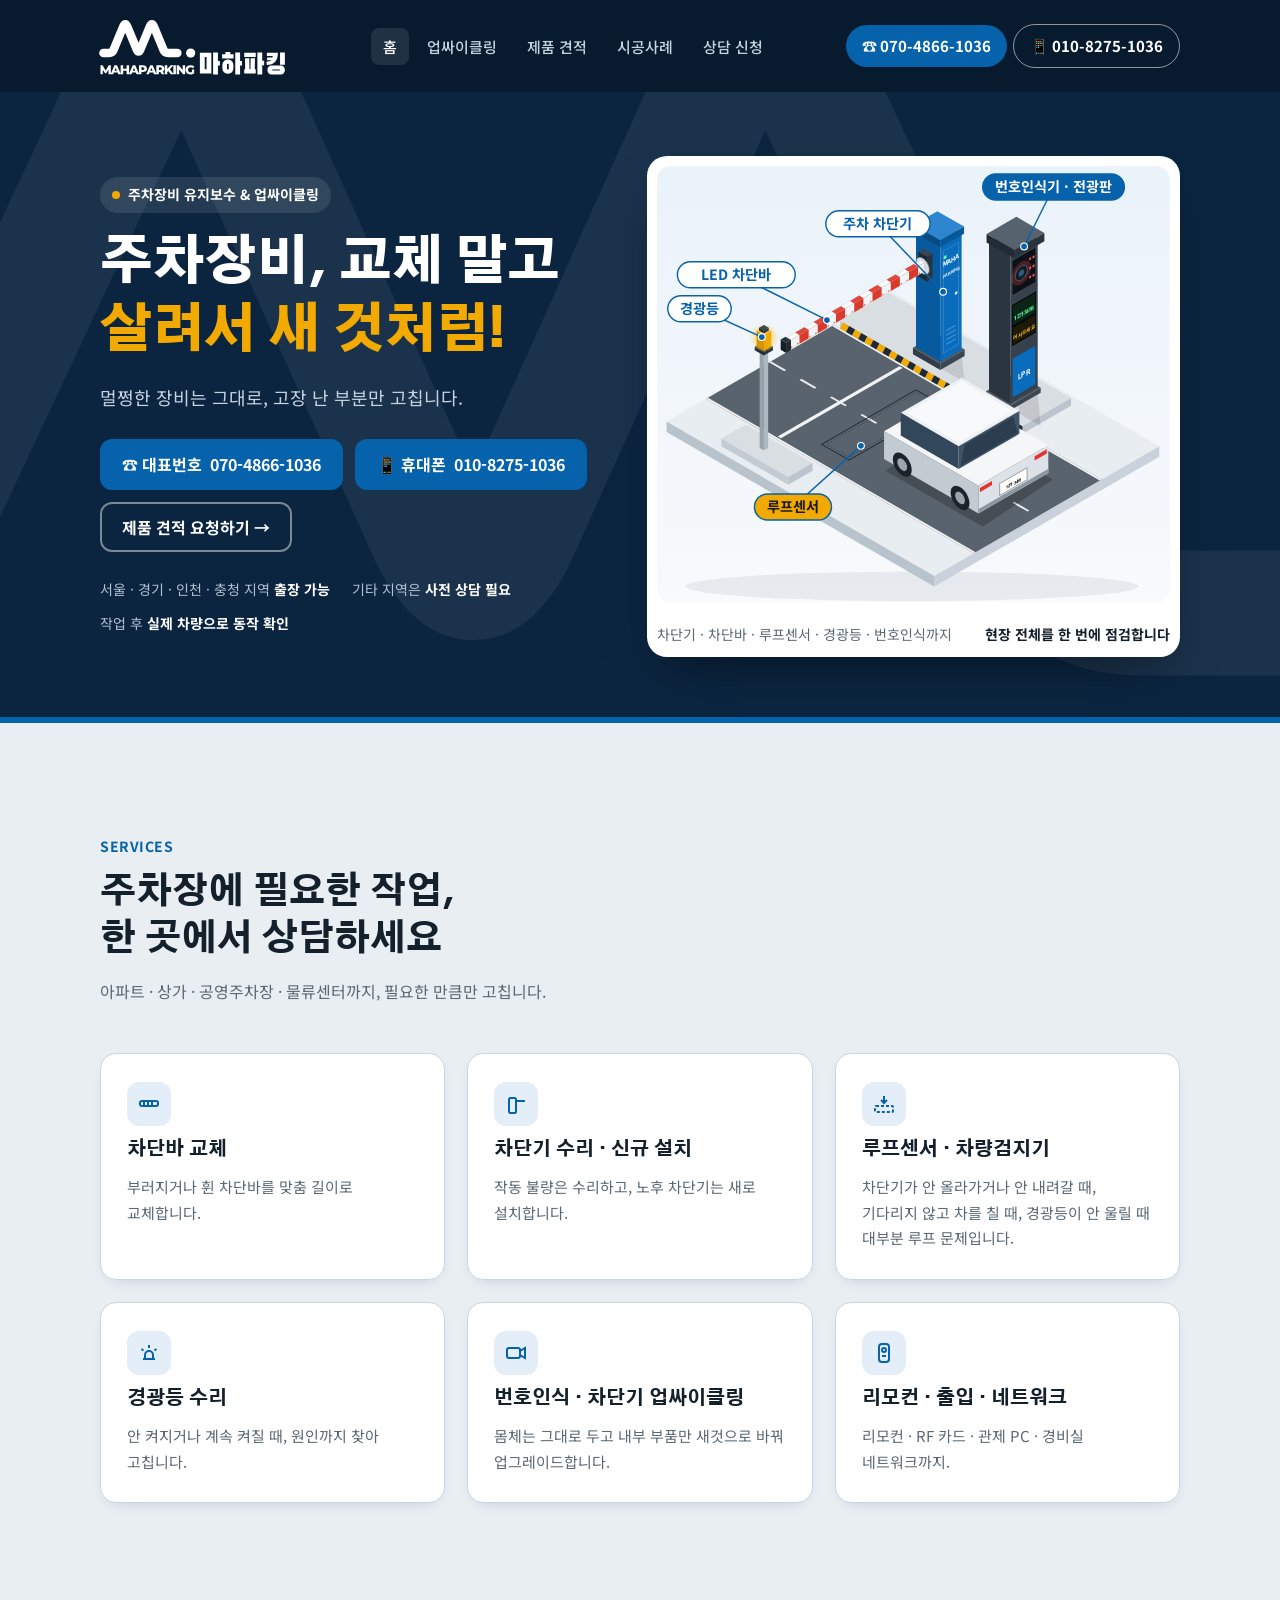
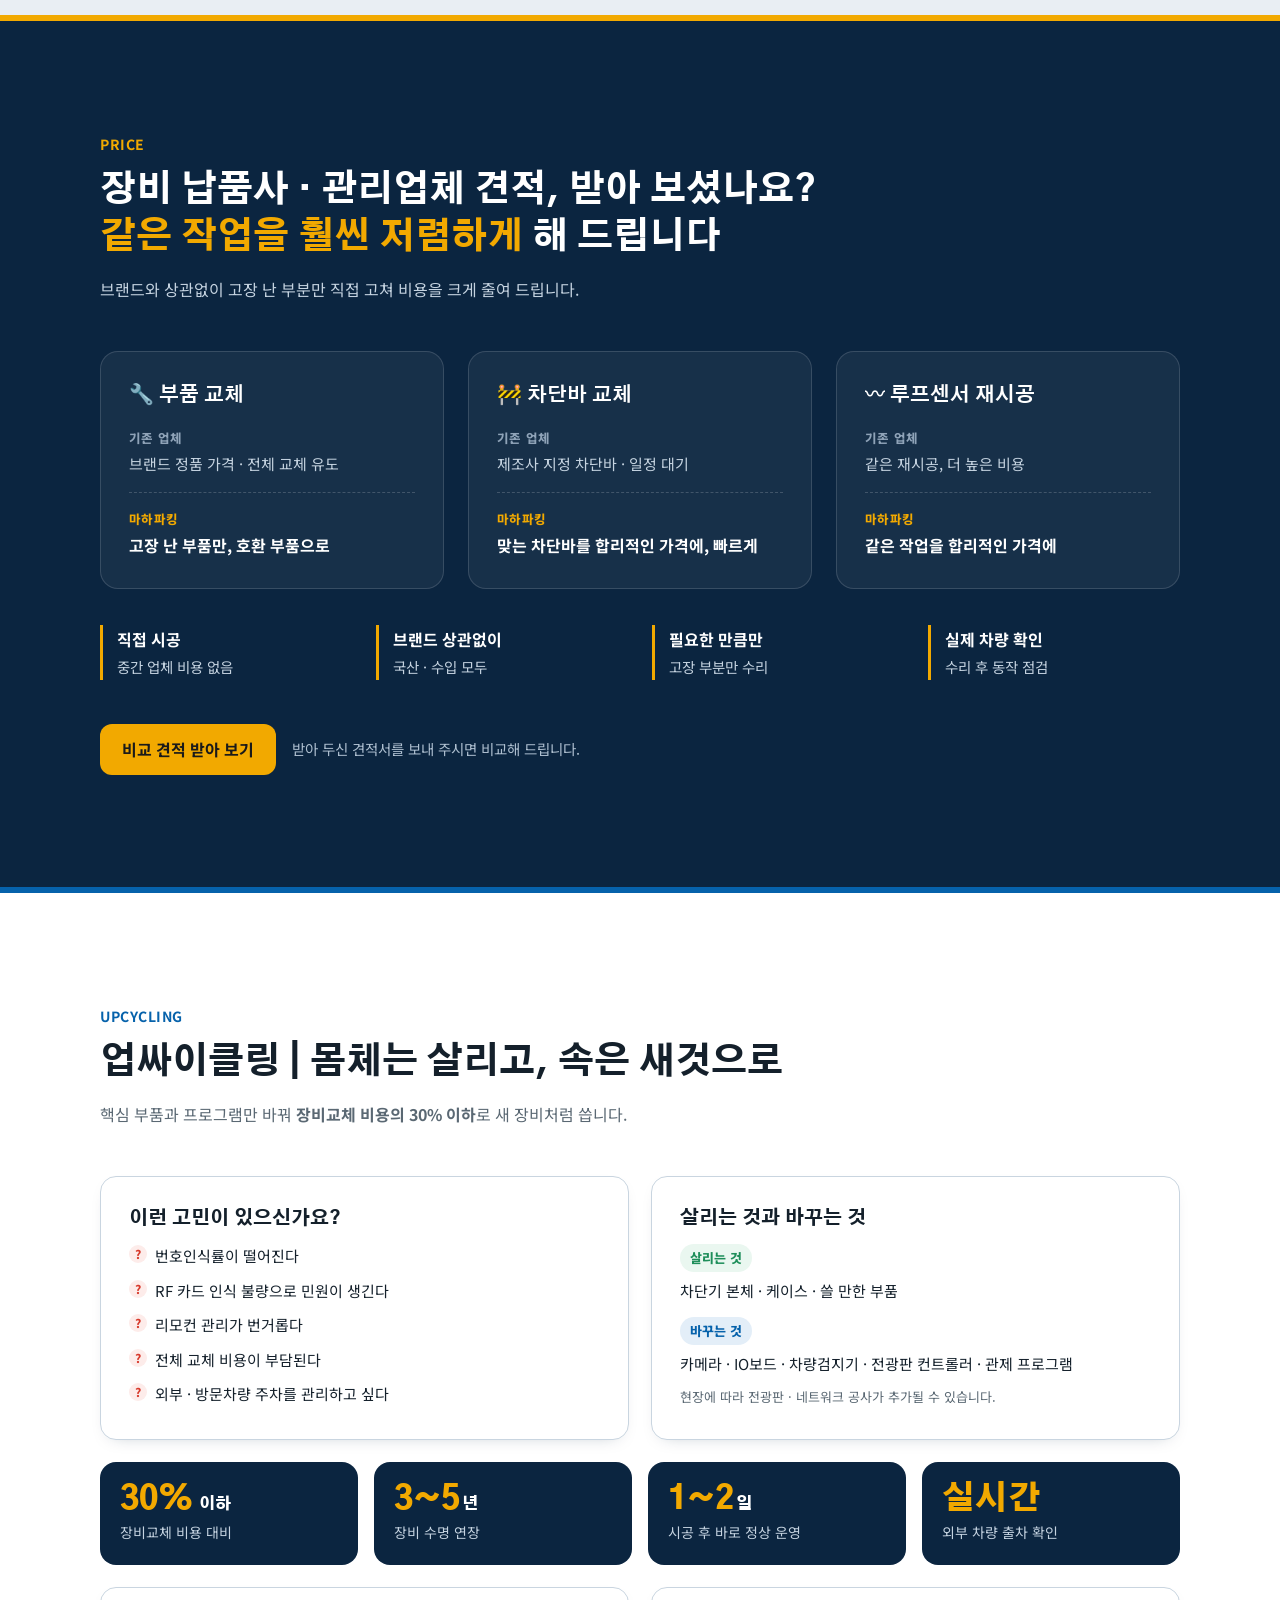
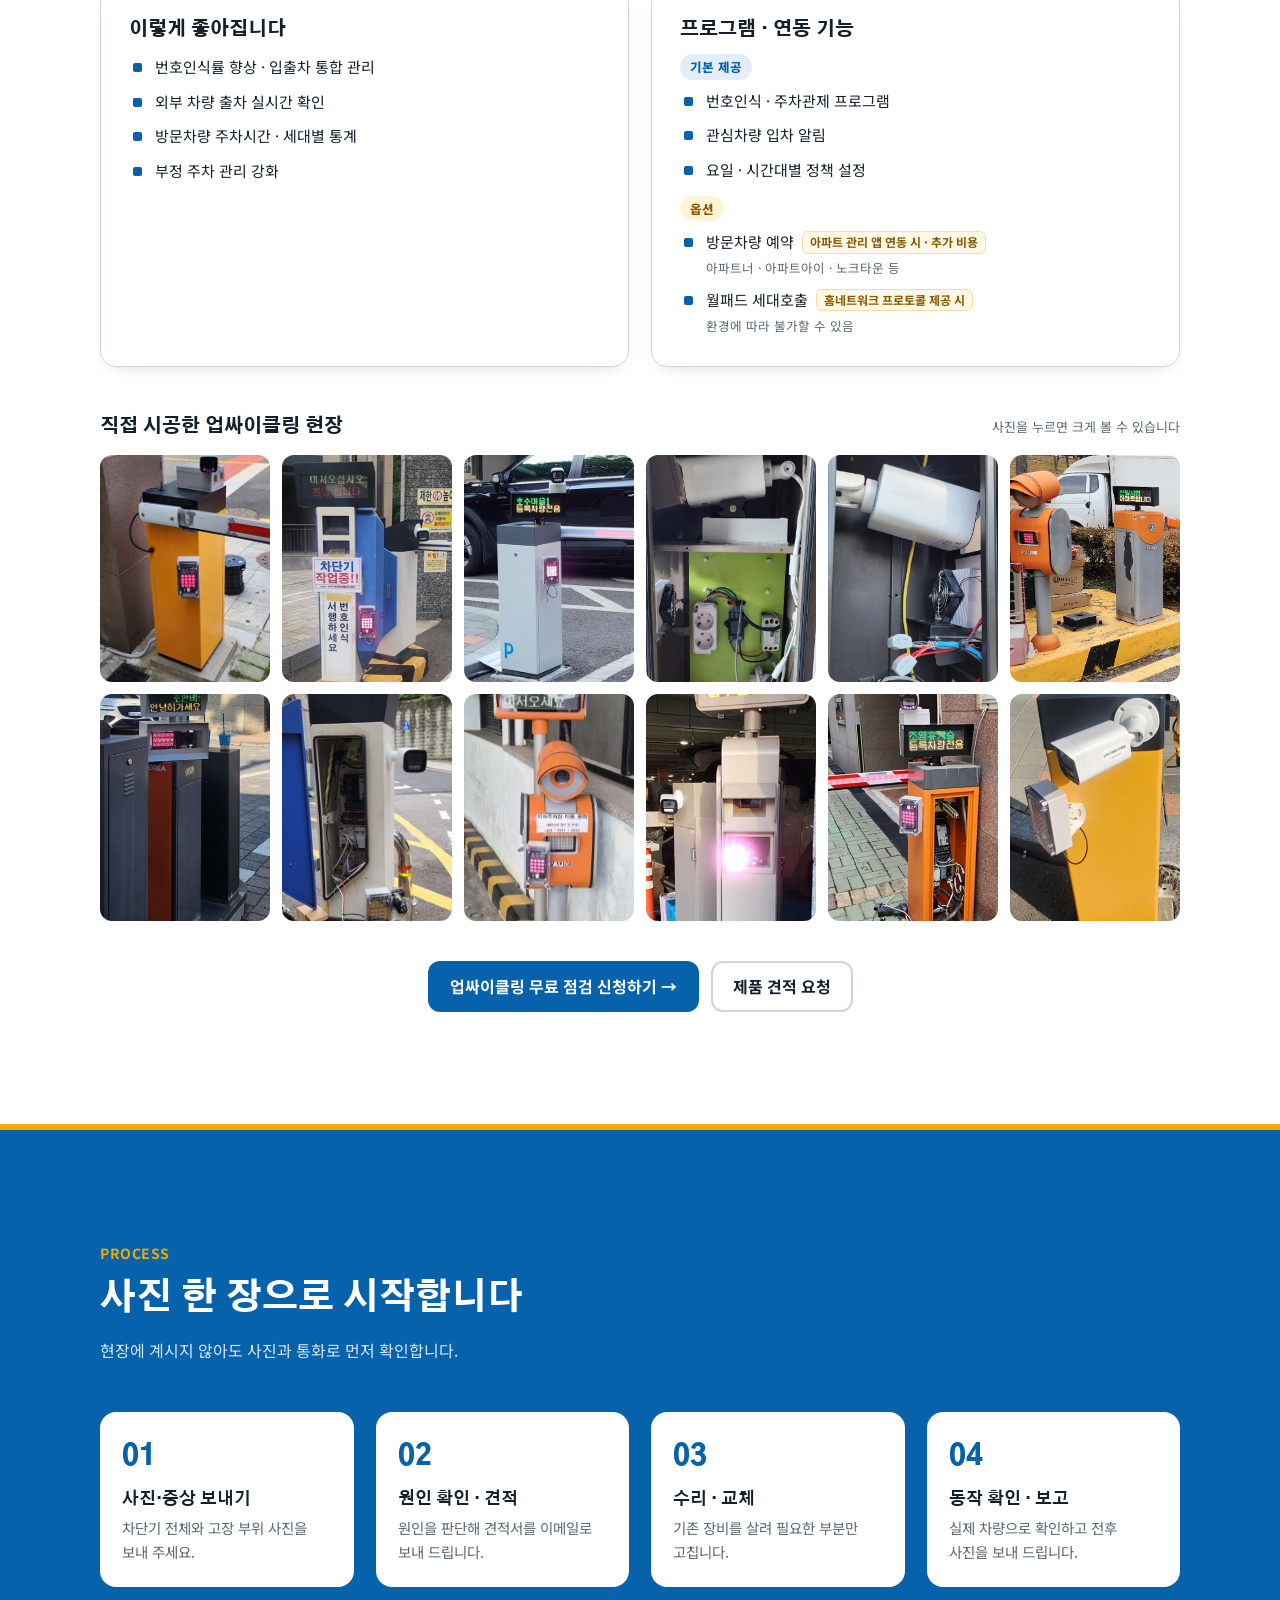
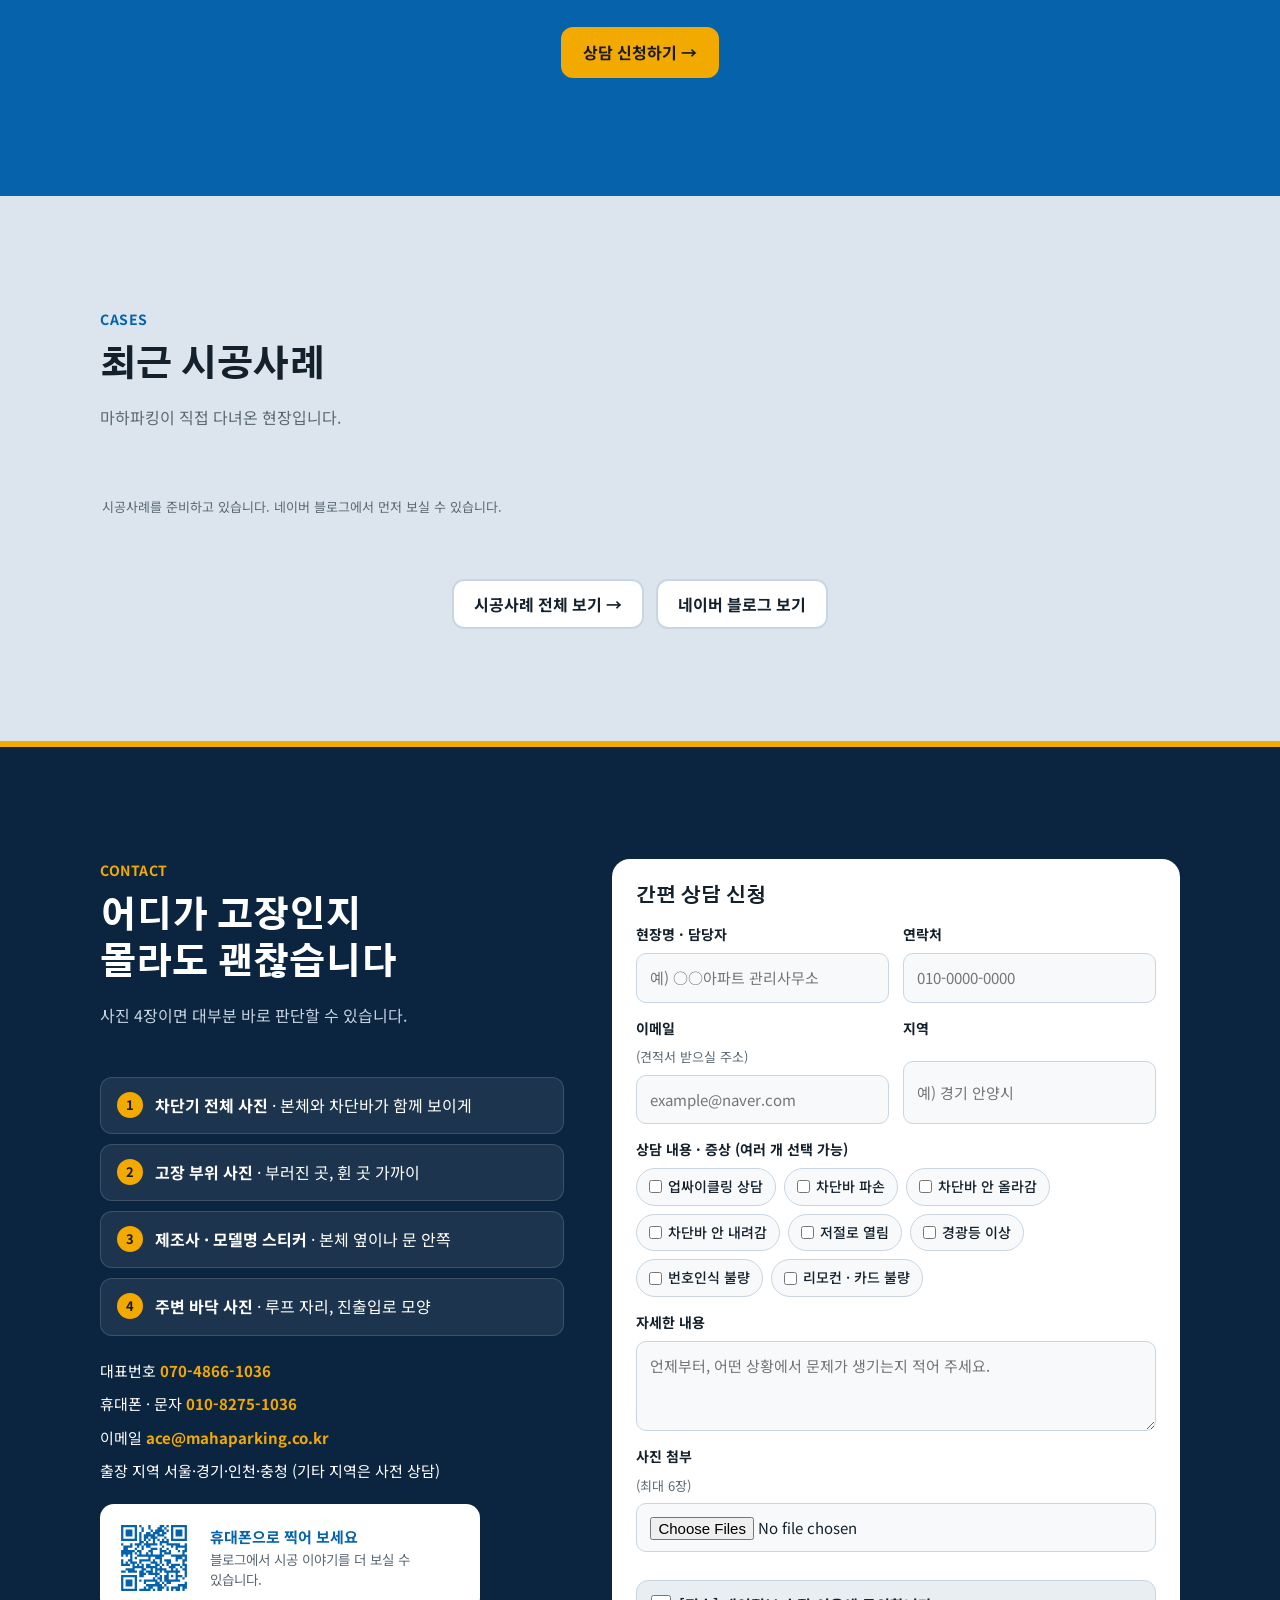
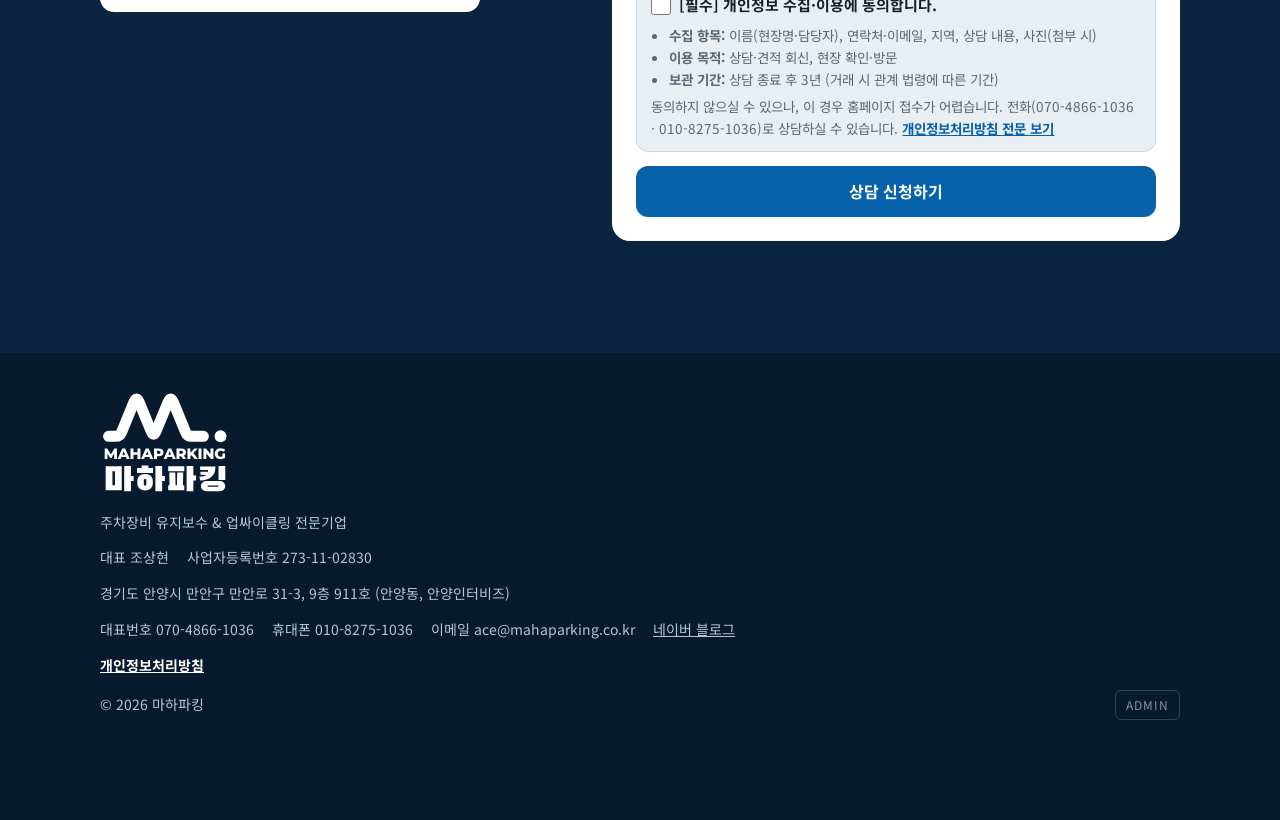
==== commit 29d98b15: "홈페이지 문구: 루프센서 증상 사례 바로잡기, 업싸이클링(번호인식·차단기) 설명 수정, 가격 칸 루프 재시공 비교 문구 수정 Co-Authored-By: Claude Opus 5." ====
--- a/index.html
+++ b/index.html
@@ -295,8 +295,8 @@
           <div class="pr-row"><span class="pr-tag pr-old">기존 업체</span><span>제조사 지정 차단바 · 일정 대기</span></div>
           <div class="pr-row"><span class="pr-tag pr-new">마하파킹</span><span>맞는 차단바를 합리적인 가격에, 빠르게</span></div></div>
         <div class="pr-card"><h3>〰️ 루프센서 재시공</h3>
-          <div class="pr-row"><span class="pr-tag pr-old">기존 업체</span><span>원인 확인 없이 전체 재시공</span></div>
-          <div class="pr-row"><span class="pr-tag pr-new">마하파킹</span><span>측정으로 불량 구간만 재시공</span></div></div>
+          <div class="pr-row"><span class="pr-tag pr-old">기존 업체</span><span>같은 재시공, 더 높은 비용</span></div>
+          <div class="pr-row"><span class="pr-tag pr-new">마하파킹</span><span>같은 작업을 합리적인 가격에</span></div></div>
       </div>
       <ul class="pr-why">
         <li><b>직접 시공</b>중간 업체 비용 없음</li>
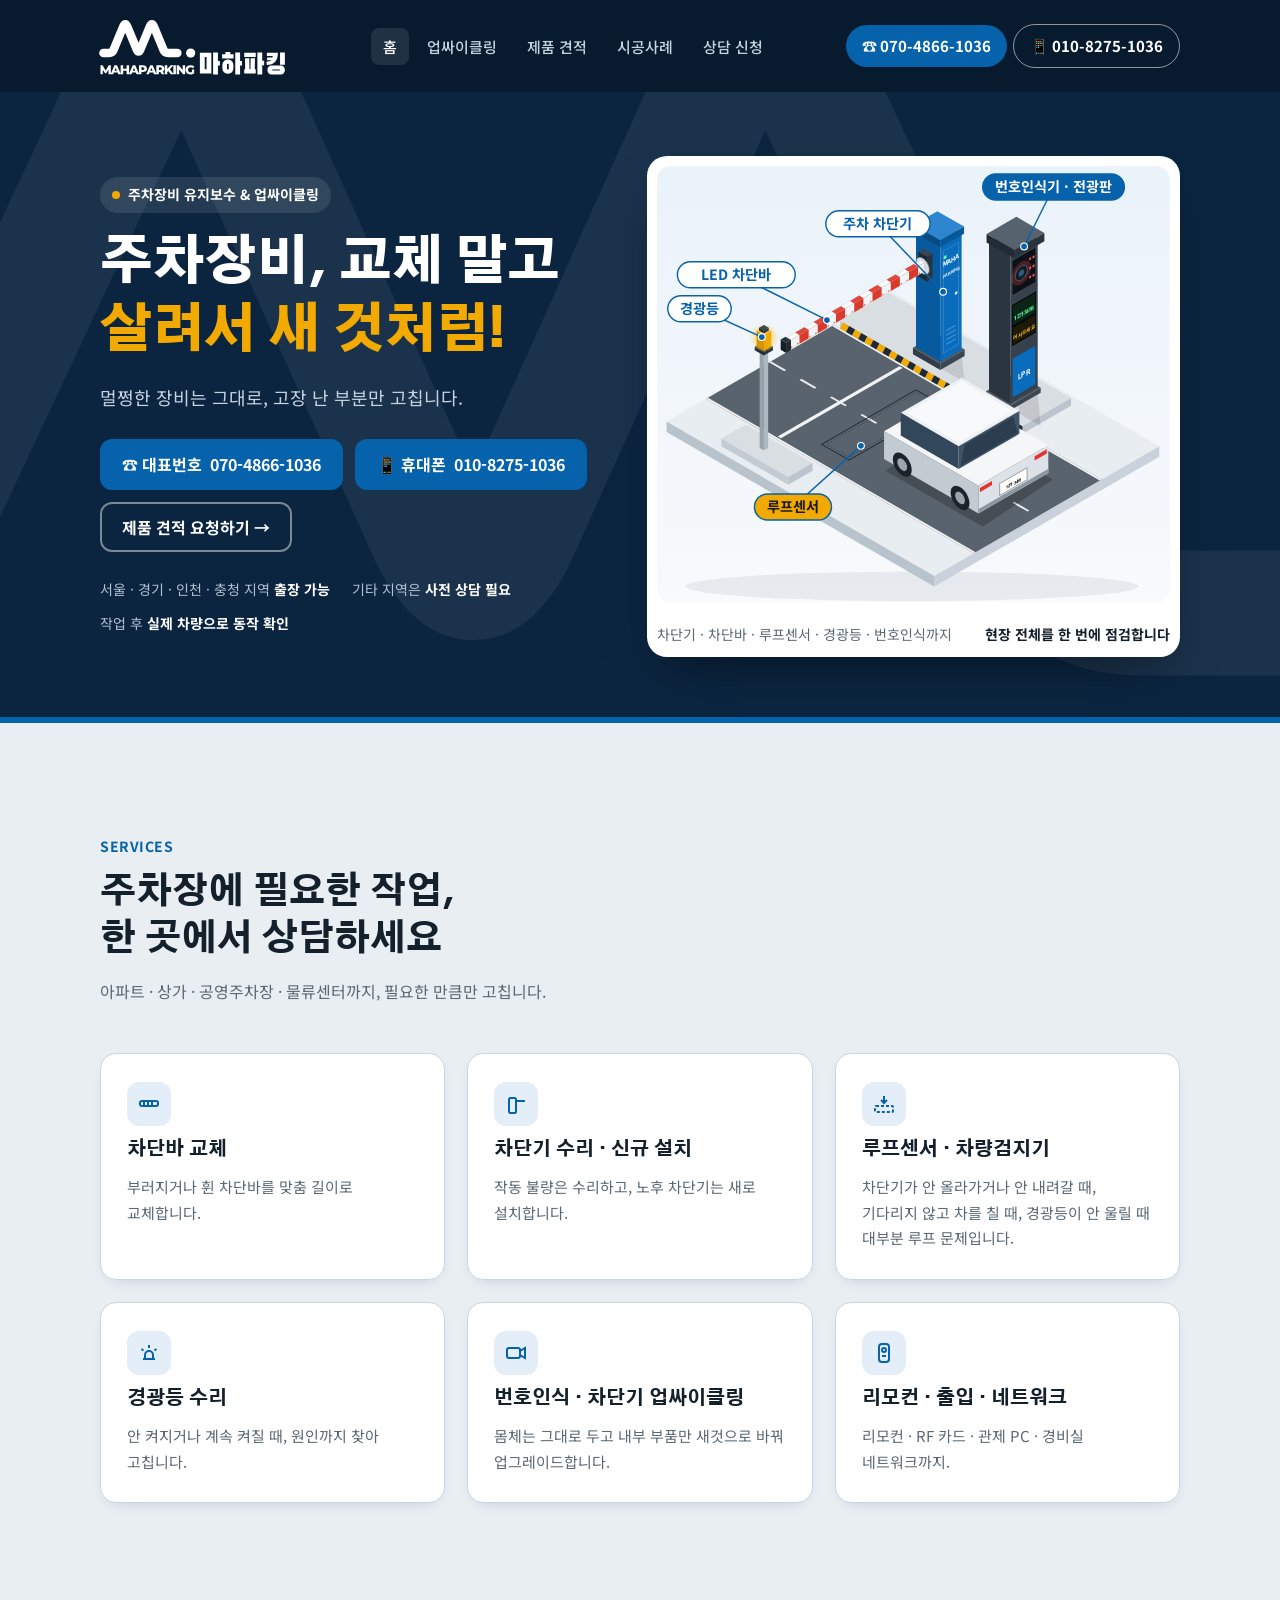
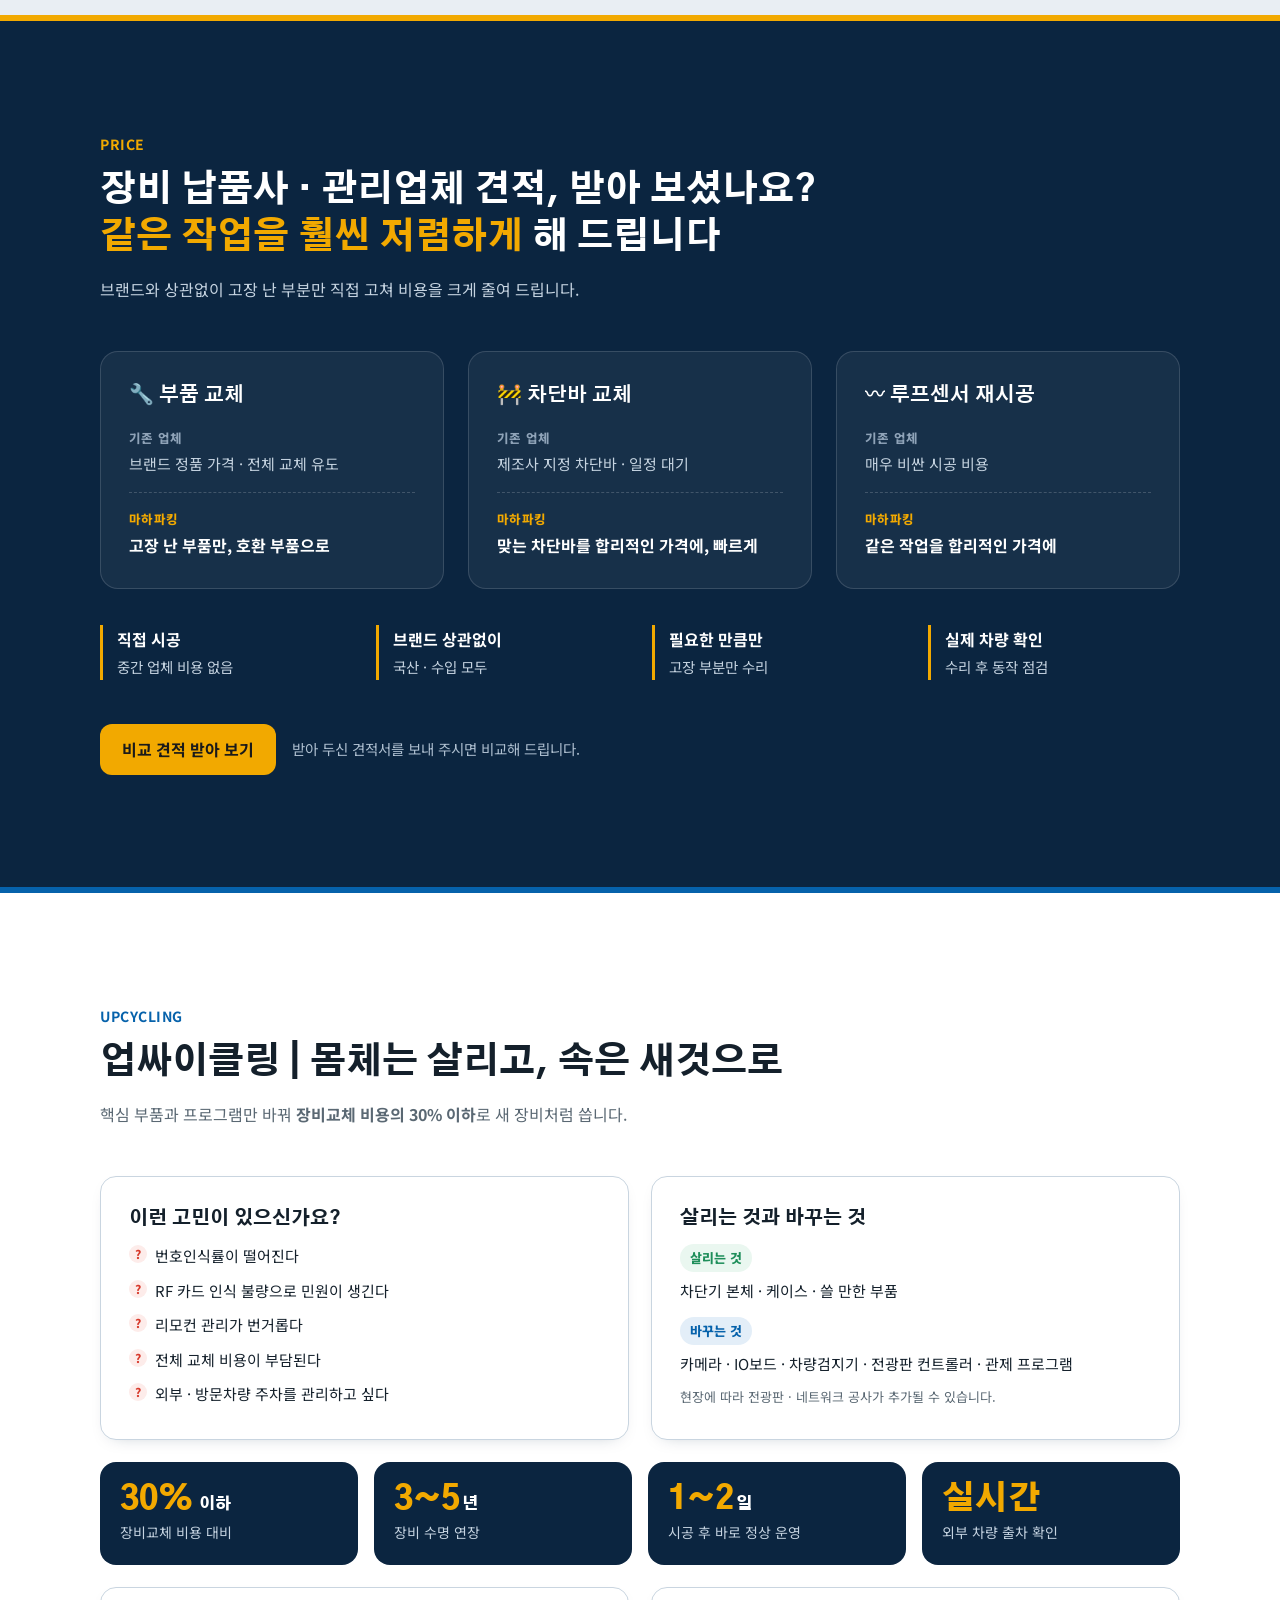
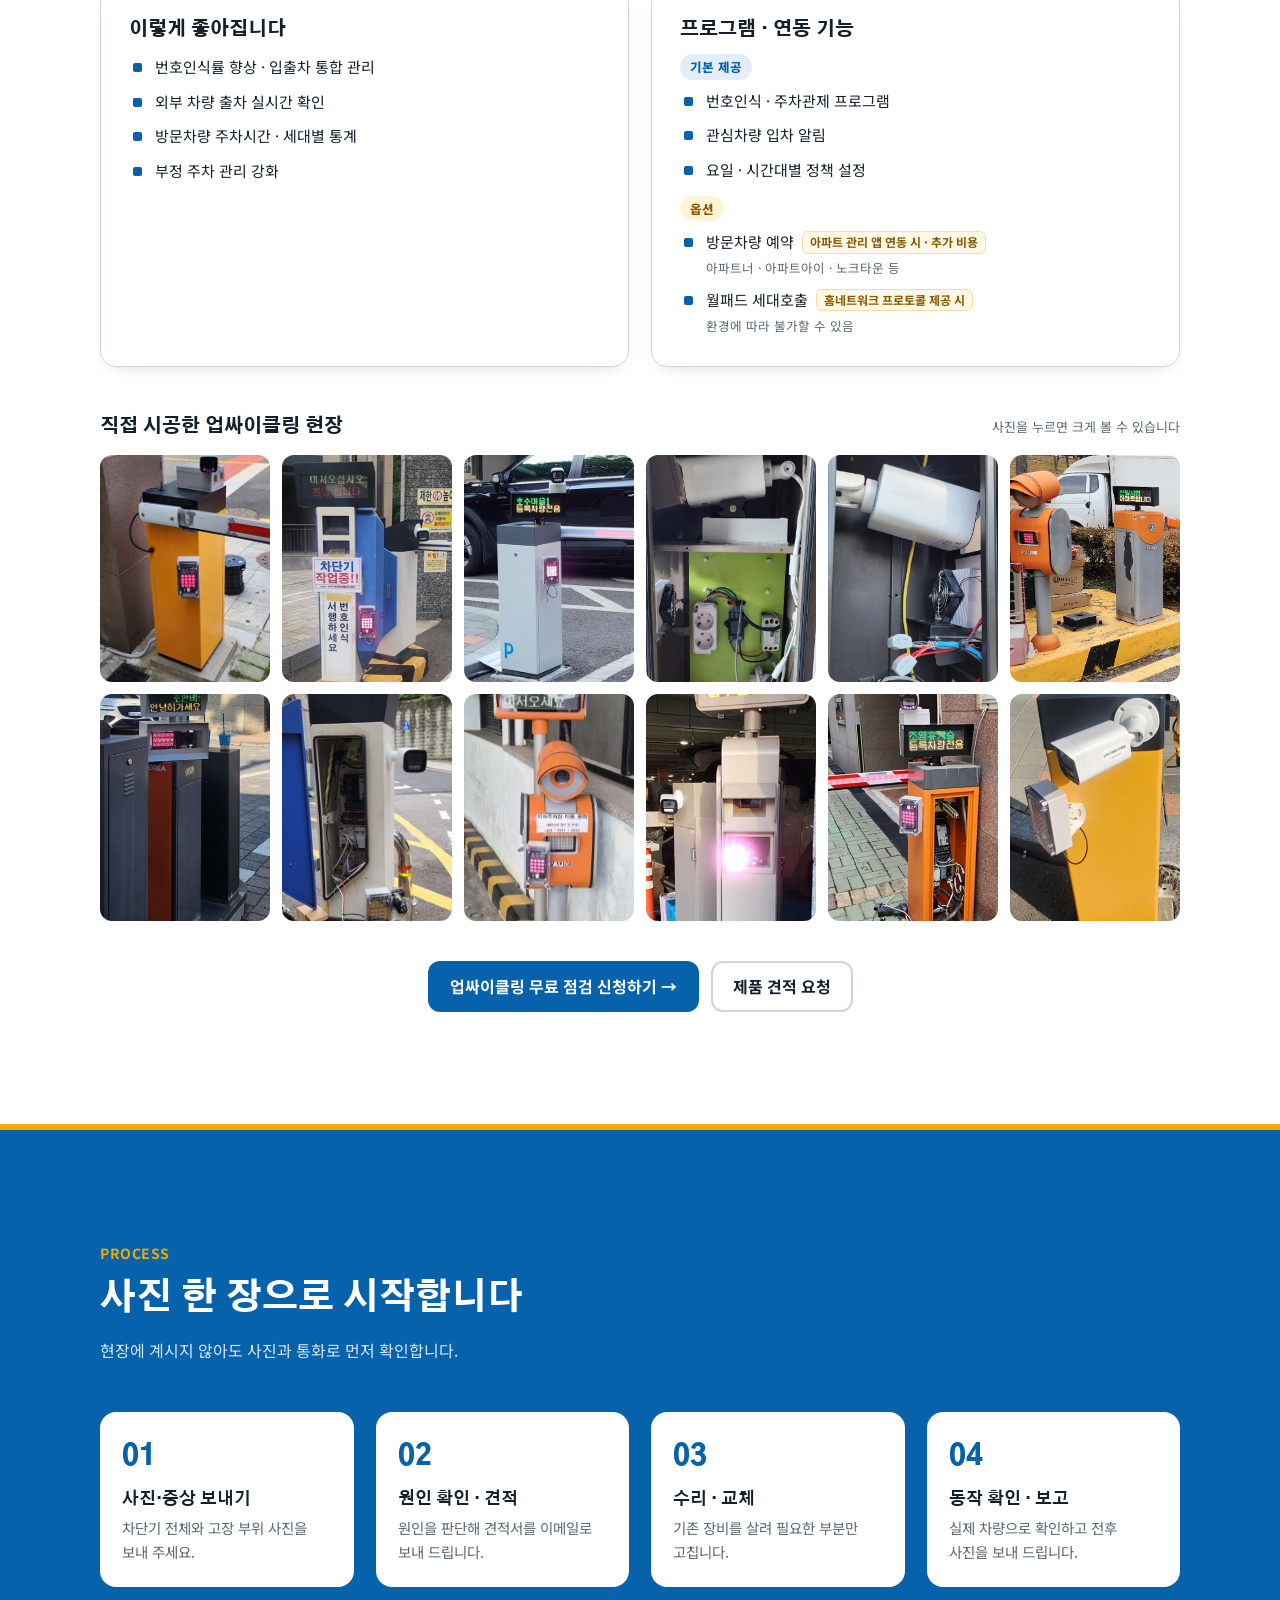
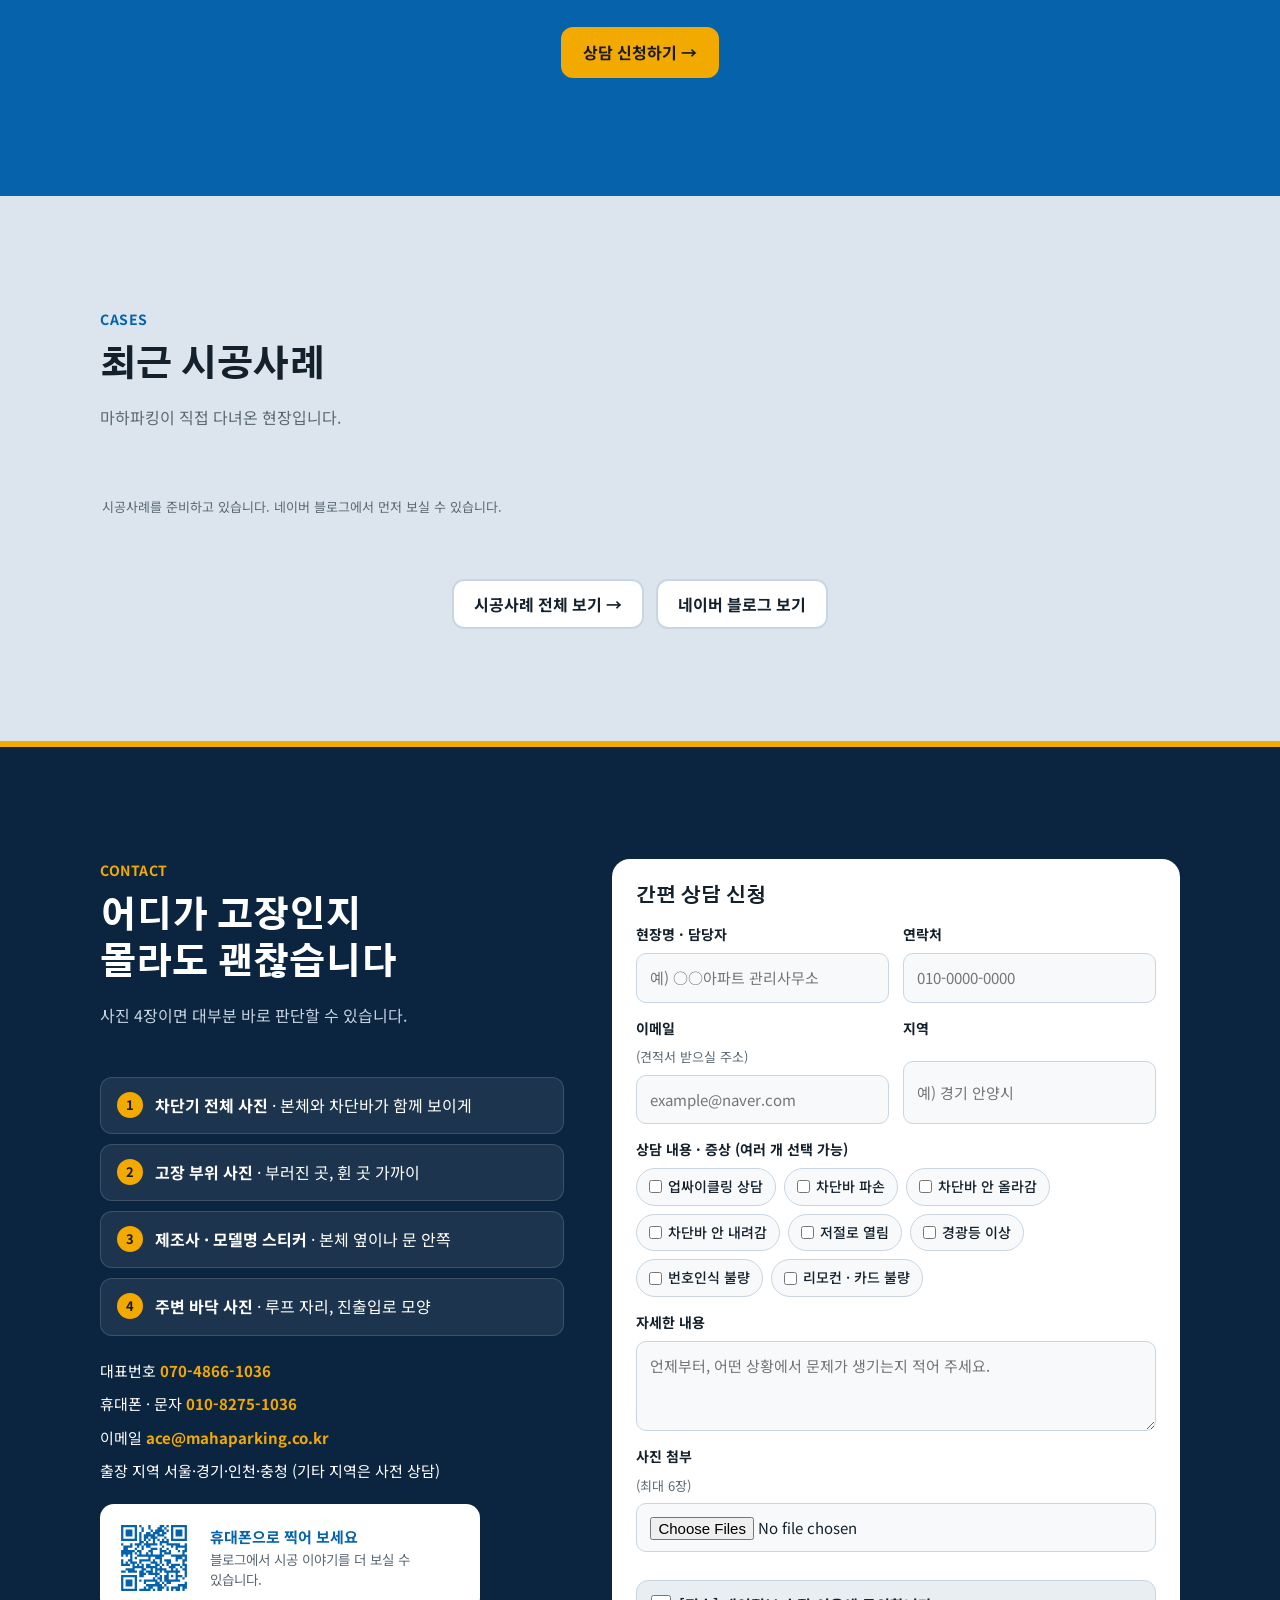
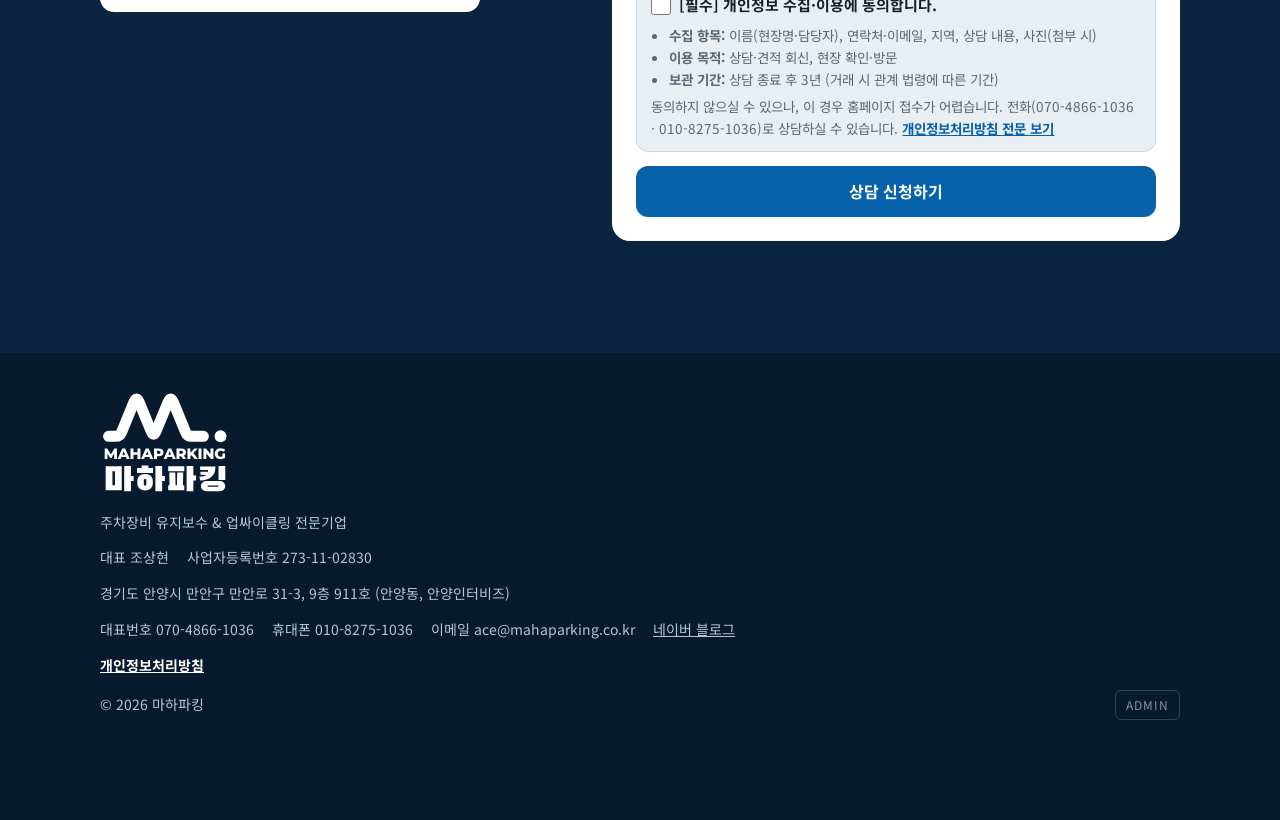
==== commit 52d8c57f: "가격 칸 루프센서 기존 업체 문구: 매우 비싼 시공 비용 Co-Authored-By: Claude Opus 5.5 <noreply@anthropic.com> Claude-Sessi" ====
--- a/index.html
+++ b/index.html
@@ -295,7 +295,7 @@
           <div class="pr-row"><span class="pr-tag pr-old">기존 업체</span><span>제조사 지정 차단바 · 일정 대기</span></div>
           <div class="pr-row"><span class="pr-tag pr-new">마하파킹</span><span>맞는 차단바를 합리적인 가격에, 빠르게</span></div></div>
         <div class="pr-card"><h3>〰️ 루프센서 재시공</h3>
-          <div class="pr-row"><span class="pr-tag pr-old">기존 업체</span><span>같은 재시공, 더 높은 비용</span></div>
+          <div class="pr-row"><span class="pr-tag pr-old">기존 업체</span><span>매우 비싼 시공 비용</span></div>
           <div class="pr-row"><span class="pr-tag pr-new">마하파킹</span><span>같은 작업을 합리적인 가격에</span></div></div>
       </div>
       <ul class="pr-why">
